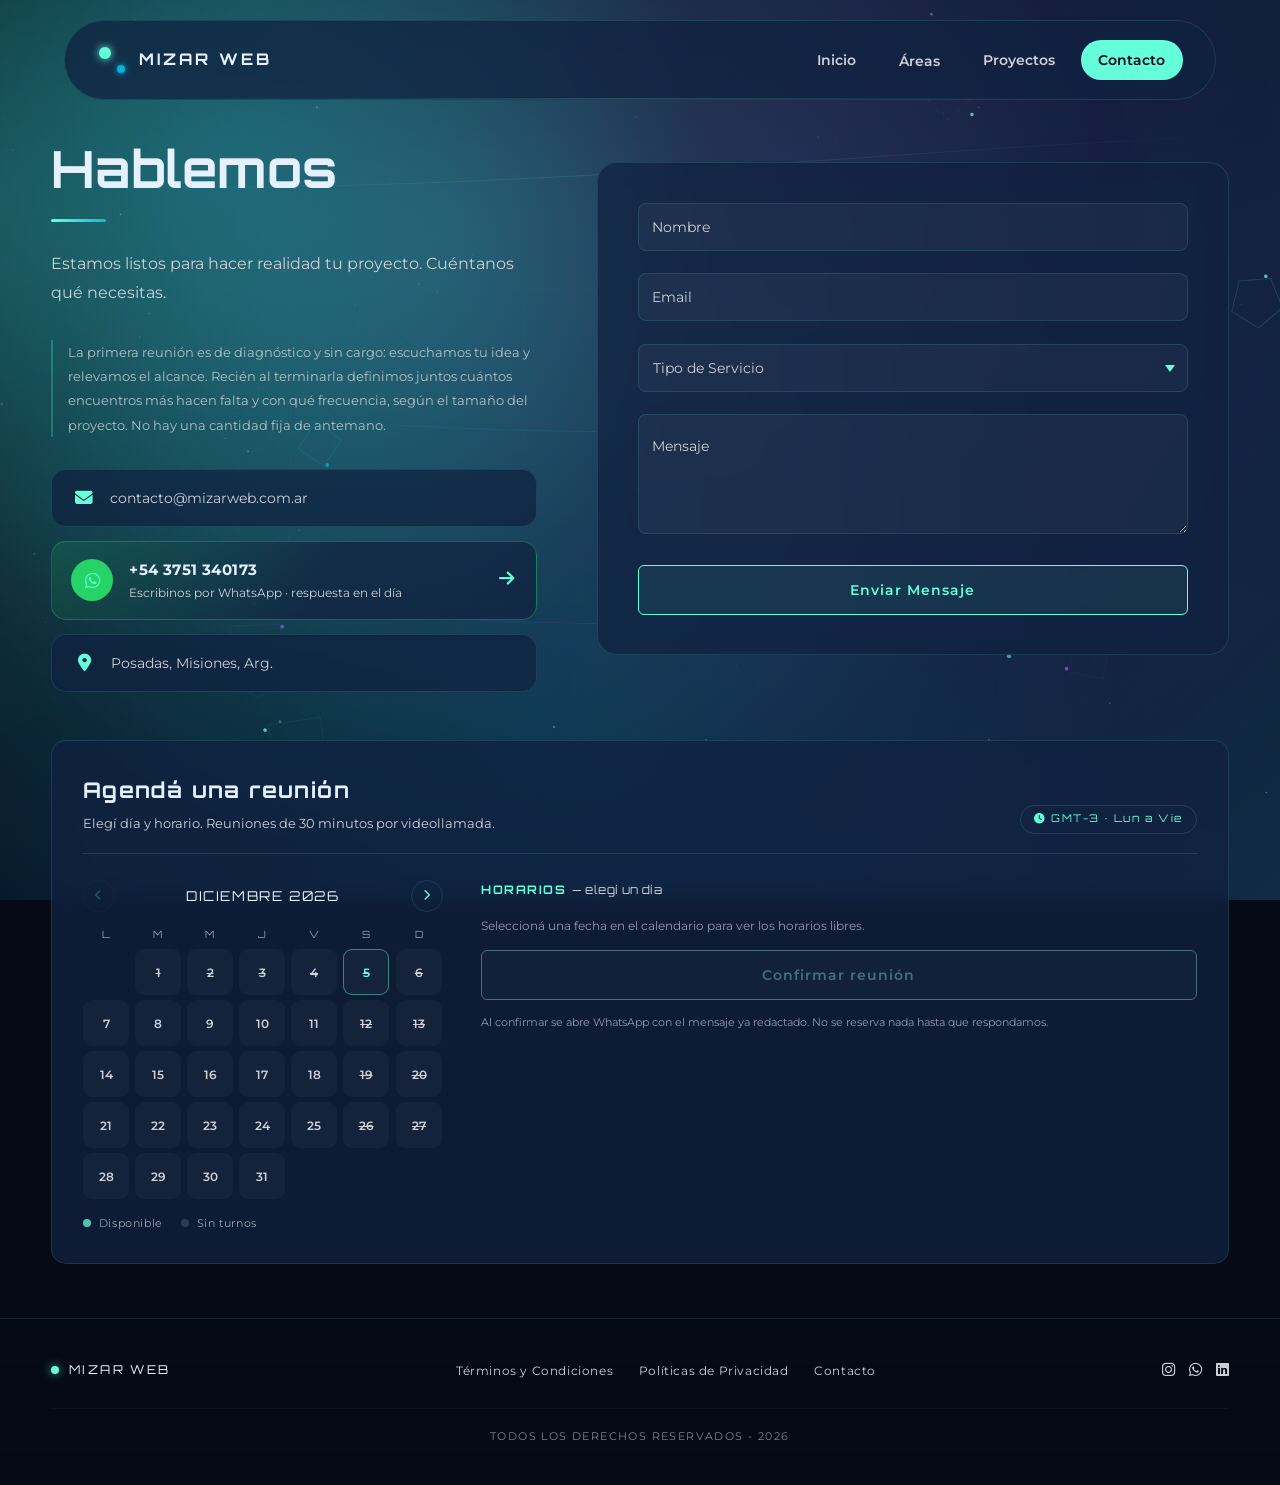
==== contacto.html @ a5d2ae7f "Add files via upload" ====
<!DOCTYPE html>
<html lang="es">
<head>
    <meta charset="UTF-8">
    <meta name="viewport" content="width=device-width, initial-scale=1.0, viewport-fit=cover">
    <title>Contacto | Mizar Web</title>
    <meta name="description" content="Contáctanos para tu próximo proyecto digital.">
    <meta name="theme-color" content="#050a14">
    <link rel="icon" type="image/svg+xml" href="favicon.svg">
    <link rel="preconnect" href="https://fonts.googleapis.com">
    <link rel="preconnect" href="https://fonts.gstatic.com" crossorigin>
    <link href="https://fonts.googleapis.com/css2?family=Montserrat:wght@300;400;600;700&family=Orbitron:wght@400;700&display=swap" rel="stylesheet">
    <link rel="preload" as="style" href="https://cdnjs.cloudflare.com/ajax/libs/font-awesome/6.4.0/css/all.min.css">
    <link rel="stylesheet" href="https://cdnjs.cloudflare.com/ajax/libs/font-awesome/6.4.0/css/all.min.css">
    <link rel="stylesheet" href="style.css">
</head>
<body>
    <div id="preloader"><div class="loader-container"><div class="loader-ring ring-one"></div><div class="loader-ring ring-two"></div><div class="loader-core"></div></div><div class="loader-text-container"><span class="loader-text" data-final="CONTACTO">CARGANDO</span><div class="loader-bar"><div class="bar-fill"></div></div></div></div>

    <div id="background-layer" class="bg-gradient-contact"></div>
    <canvas id="starfield"></canvas>

    <a href="#main-content" class="skip-link">Ir al contenido</a>

    <header class="main-header">
        <a href="index.html" class="logo-container">
            <div class="star-wrapper"><div class="binary-star-icon"><div class="star s1"></div><div class="star s2"></div></div></div>
            <span class="logo-text">MIZAR WEB</span>
        </a>
        <nav class="desktop-nav">
            <a href="index.html" class="nav-btn" data-label="Inicio"><span>Inicio</span></a>
            <a href="servicios.html" class="nav-btn" data-label="Áreas"><span>Áreas</span></a>
            <a href="proyectos.html" class="nav-btn" data-label="Proyectos"><span>Proyectos</span></a>
            <a href="contacto.html" class="nav-btn active" data-label="Contacto"><span>Contacto</span></a>
        </nav>
        <button class="menu-toggle" aria-label="Abrir menú" aria-expanded="false"><span class="bar b1"></span><span class="bar b2"></span><span class="bar b3"></span></button>
    </header>

    <div class="mobile-menu-overlay">
        <nav class="mobile-nav">
            <a href="index.html" class="mob-nav-btn" data-label="Inicio"><span>Inicio</span></a>
            <a href="servicios.html" class="mob-nav-btn" data-label="Áreas"><span>Áreas</span></a>
            <a href="proyectos.html" class="mob-nav-btn" data-label="Proyectos"><span>Proyectos</span></a>
            <a href="contacto.html" class="mob-nav-btn" data-label="Contacto"><span>Contacto</span></a>
        </nav>
        <div class="mobile-social-row">
            <a href="#" aria-label="Instagram"><i class="fab fa-instagram"></i></a>
            <a href="https://wa.me/5493751340173" target="_blank" rel="noopener" aria-label="WhatsApp"><i class="fab fa-whatsapp"></i></a>
            <a href="#" aria-label="LinkedIn"><i class="fab fa-linkedin"></i></a>
            <a href="#" aria-label="Facebook"><i class="fab fa-facebook"></i></a>
        </div>
        <div class="mobile-menu-legal">
            <a href="terminos.html">Términos y Condiciones</a>
            <span aria-hidden="true">·</span>
            <a href="privacidad.html">Políticas de Privacidad</a>
        </div>
    </div>

    <main id="main-content">
        <section class="section section-contact">
            <div class="content-wrapper">

                <div class="split-layout">
                    <div class="contact-info-col">
                        <h2 class="section-title">Hablemos</h2>
                        <p>Estamos listos para hacer realidad tu proyecto. Cuéntanos qué necesitas.</p>
                        <p class="contact-note">La primera reunión es de diagnóstico y sin cargo: escuchamos tu idea y relevamos el alcance. Recién al terminarla definimos juntos cuántos encuentros más hacen falta y con qué frecuencia, según el tamaño del proyecto. No hay una cantidad fija de antemano.</p>

                        <div class="contact-methods">
                            <div class="method glass-panel">
                                <i class="fas fa-envelope" aria-hidden="true"></i>
                                <span>contacto@mizarweb.com.ar</span>
                            </div>

                            <a class="method method-whatsapp" href="https://wa.me/5493751340173" target="_blank" rel="noopener">
                                <span class="wa-badge" aria-hidden="true"><i class="fab fa-whatsapp"></i></span>
                                <span class="wa-copy">
                                    <b>+54 3751 340173</b>
                                    <small>Escribinos por WhatsApp · respuesta en el día</small>
                                </span>
                                <span class="wa-go" aria-hidden="true"><i class="fas fa-arrow-right"></i></span>
                            </a>

                            <div class="method glass-panel">
                                <i class="fas fa-map-marker-alt" aria-hidden="true"></i>
                                <span>Posadas, Misiones, Arg.</span>
                            </div>
                        </div>
                    </div>

                    <div class="contact-form-col">
                        <form class="glass-form">
                            <div class="form-group">
                                <input type="text" id="cf-nombre" name="nombre" required placeholder=" ">
                                <label for="cf-nombre">Nombre</label>
                            </div>
                            <div class="form-group">
                                <input type="email" id="cf-email" name="email" required placeholder=" ">
                                <label for="cf-email">Email</label>
                            </div>
                            <div class="form-group">
                                <select id="cf-servicio" name="servicio" aria-label="Tipo de Servicio">
                                    <option value="" disabled selected>Tipo de Servicio</option>
                                    <option value="web">Desarrollo Web</option>
                                    <option value="ia">Inteligencia Artificial</option>
                                    <option value="design">Diseño Gráfico</option>
                                    <option value="other">Otro</option>
                                </select>
                            </div>
                            <div class="form-group">
                                <textarea id="cf-mensaje" name="mensaje" required placeholder=" "></textarea>
                                <label for="cf-mensaje">Mensaje</label>
                            </div>
                            <button type="submit" class="btn-primary full-width" data-label="Enviar Mensaje"><span>Enviar Mensaje</span></button>
                        </form>
                    </div>
                </div>

                <!-- AGENDA DE REUNIONES -->
                <div class="scheduler glass-panel" id="scheduler">
                    <div class="scheduler-head">
                        <div>
                            <h3 class="scheduler-title">Agendá una reunión</h3>
                            <p class="scheduler-sub">Elegí día y horario. Reuniones de 30 minutos por videollamada.</p>
                        </div>
                        <span class="scheduler-tz"><i class="fas fa-clock" aria-hidden="true"></i> GMT-3 · Lun a Vie</span>
                    </div>

                    <div class="scheduler-body">
                        <div class="cal" id="cal">
                            <div class="cal-head">
                                <button class="cal-nav" type="button" id="calPrev" aria-label="Mes anterior"><i class="fas fa-chevron-left" aria-hidden="true"></i></button>
                                <span class="cal-month" id="calMonth" aria-live="polite">—</span>
                                <button class="cal-nav" type="button" id="calNext" aria-label="Mes siguiente"><i class="fas fa-chevron-right" aria-hidden="true"></i></button>
                            </div>
                            <div class="cal-weekdays" aria-hidden="true">
                                <span>L</span><span>M</span><span>M</span><span>J</span><span>V</span><span>S</span><span>D</span>
                            </div>
                            <div class="cal-grid" id="calGrid" role="grid" aria-label="Días disponibles"></div>
                            <p class="cal-legend"><span class="dot free" aria-hidden="true"></span> Disponible <span class="dot busy" aria-hidden="true"></span> Sin turnos</p>
                        </div>

                        <div class="slots" id="slots">
                            <h4 class="slots-title">Horarios <span id="slotDate" class="slots-date">— elegí un día</span></h4>
                            <div class="slot-list" id="slotList" role="group" aria-label="Horarios disponibles"></div>

                            <div class="sched-summary" id="schedSummary" hidden>
                                <i class="fas fa-calendar-check" aria-hidden="true"></i>
                                <span id="schedSummaryText"></span>
                            </div>

                            <a class="btn-primary full-width sched-confirm is-disabled" id="schedConfirm" href="https://wa.me/5493751340173" target="_blank" rel="noopener" aria-disabled="true" data-label="Confirmar reunión"><span>Confirmar reunión</span></a>
                            <p class="sched-note">Al confirmar se abre WhatsApp con el mensaje ya redactado. No se reserva nada hasta que respondamos.</p>
                        </div>
                    </div>
                </div>

            </div>
        </section>
    </main>

    <footer class="site-footer">
        <div class="footer-inner">
            <a href="index.html" class="footer-brand">
                <span class="footer-star" aria-hidden="true"></span>
                <span>MIZAR WEB</span>
            </a>
            <nav class="footer-links" aria-label="Enlaces legales">
                <a href="terminos.html" data-label="Términos y Condiciones"><span>Términos y Condiciones</span></a>
                <a href="privacidad.html" data-label="Políticas de Privacidad"><span>Políticas de Privacidad</span></a>
                <a href="contacto.html" data-label="Contacto"><span>Contacto</span></a>
            </nav>
            <div class="footer-social">
                <a href="#" aria-label="Instagram"><i class="fab fa-instagram"></i></a>
                <a href="https://wa.me/5493751340173" target="_blank" rel="noopener" aria-label="WhatsApp"><i class="fab fa-whatsapp"></i></a>
                <a href="#" aria-label="LinkedIn"><i class="fab fa-linkedin"></i></a>
            </div>
            <p class="footer-legal">Todos los derechos reservados - 2026</p>
        </div>
    </footer>

    <script src="script.js" defer></script>
</body>
</html>
---- style.css ----
/* ============================================================
   MIZAR WEB — style.css (versión corregida y completa)
   ============================================================ */

/* --- 1. VARIABLES Y RESET BASE --- */
:root {
    --bg-dark:        #050a14;
    --bg-blue-deep:   #0a192f;
    --accent-cyan:    #64ffda;
    --accent-blue:    #00b4d8;
    --accent-purple:  #7b2cbf;
    --text-main:      #e6f1ff;
    --text-muted:     #cdd0d8;
    --glass-bg:       rgba(17, 34, 64, 0.75);
    --glass-border:   rgba(100, 255, 218, 0.12);
    --font-title:     'Orbitron', sans-serif;
    --font-body:      'Montserrat', sans-serif;
    --header-height:  80px;
    --radius-card:    15px;
    --transition:     0.4s cubic-bezier(0.16, 1, 0.3, 1);
}

*, *::before, *::after {
    margin: 0;
    padding: 0;
    box-sizing: border-box;
}

::-webkit-scrollbar            { width: 6px; height: 6px; }
::-webkit-scrollbar-track      { background: var(--bg-dark); }
::-webkit-scrollbar-thumb      { background: var(--accent-cyan); border-radius: 10px; }

html {
    scroll-behavior: smooth;
    overflow-x: hidden;
}

body {
    font-family: var(--font-body);
    background-color: var(--bg-dark);
    color: var(--text-main);
    line-height: 1.7;
    min-height: 100vh;
    overflow-x: hidden;
}

img { max-width: 100%; display: block; }
a   { text-decoration: none; }
ul  { list-style: none; }

/* ============================================================
   2. PRELOADER
   ============================================================ */
#preloader {
    position: fixed;
    inset: 0;
    background: var(--bg-dark);
    z-index: 9999;
    display: flex;
    flex-direction: column;
    justify-content: center;
    align-items: center;
    gap: 40px;
    transition: opacity 0.6s ease, visibility 0.6s ease;
}

#preloader.loaded {
    opacity: 0;
    visibility: hidden;
    pointer-events: none;
}

/* Anillos orbitales */
.loader-container {
    position: relative;
    width: 120px;
    height: 120px;
    display: flex;
    align-items: center;
    justify-content: center;
}

.loader-ring {
    position: absolute;
    border-radius: 50%;
    border: 2px solid transparent;
}

.ring-one {
    width: 100%;
    height: 100%;
    border-top-color: var(--accent-cyan);
    border-right-color: rgba(100, 255, 218, 0.2);
    animation: spin 1.2s linear infinite;
}

.ring-two {
    width: 70%;
    height: 70%;
    border-bottom-color: var(--accent-blue);
    border-left-color: rgba(0, 180, 216, 0.2);
    animation: spin 0.8s linear infinite reverse;
}

.loader-core {
    width: 20px;
    height: 20px;
    background: var(--accent-cyan);
    border-radius: 50%;
    box-shadow: 0 0 12px rgba(100, 255, 218, 0.7), 0 0 32px rgba(100, 255, 218, 0.28);
    animation: pulse-core 1.4s cubic-bezier(0.45, 0, 0.55, 1) infinite;
}

@keyframes spin {
    to { transform: rotate(360deg); }
}

@keyframes pulse-core {
    0%, 100% { transform: scale(1);    opacity: 1; }
    50%       { transform: scale(1.4); opacity: 0.6; }
}

/* Texto y barra de carga */
.loader-text-container {
    text-align: center;
    display: flex;
    flex-direction: column;
    align-items: center;
    gap: 12px;
}

.loader-text {
    font-family: var(--font-title);
    font-size: 1.2rem;
    letter-spacing: 4px;
    color: var(--accent-cyan);
}

.loader-bar {
    width: 200px;
    height: 3px;
    background: rgba(100, 255, 218, 0.15);
    border-radius: 10px;
    overflow: hidden;
}

.bar-fill {
    height: 100%;
    width: 0%;
    background: linear-gradient(90deg, var(--accent-cyan), var(--accent-blue));
    border-radius: 10px;
    animation: bar-load 1.4s ease forwards;
}

@keyframes bar-load {
    0%   { width: 0%; }
    60%  { width: 80%; }
    100% { width: 100%; }
}

/* ============================================================
   3. FONDO Y CANVAS
   ============================================================ */
#background-layer {
    position: fixed;
    inset: 0;
    z-index: -2;
}

.bg-gradient-home      { background: radial-gradient(circle at 50% 50%, #0a192f 0%, #020c1b 100%); }
.bg-gradient-services  { background: radial-gradient(circle at 80% 20%, #112240 0%, #000000 100%); }
.bg-gradient-portfolio { background: linear-gradient(to right, #050a14, #0f1c30); }
.bg-gradient-about     { background: radial-gradient(circle at 20% 80%, #0f1c30 0%, #000000 100%); }
.bg-gradient-contact   { background: linear-gradient(135deg, #020c1b 0%, #102a43 100%); }

#starfield {
    position: fixed;
    inset: 0;
    z-index: -1;
    pointer-events: none;
}

/* ============================================================
   4. HEADER
   ============================================================ */
.main-header {
    position: fixed;
    top: 20px;
    left: 50%;
    transform: translate(-50%, 0);
    width: 90%;
    max-width: 1440px;
    height: var(--header-height);
    background: var(--glass-bg);
    backdrop-filter: blur(14px);
    -webkit-backdrop-filter: blur(14px);
    border: 1px solid var(--glass-border);
    border-radius: 50px;
    padding: 0 2rem;
    display: flex;
    justify-content: space-between;
    align-items: center;
    z-index: 1000;
    transition: transform 0.4s ease;
}

/* Logo */
.logo-container {
    display: flex;
    align-items: center;
    gap: 12px;
    cursor: pointer;
    text-decoration: none; /* Previene el subrayado del tag <a> */
    position: relative;
}
.logo-text {
    font-family: var(--font-title);
    font-weight: 700;
    font-size: 1rem;
    color: var(--text-main);
    letter-spacing: 3px;
    position: relative;
    z-index: 2; /* Mantiene el texto por encima para tapar las esferas */
    transition: color 0.3s ease;
    background-clip: text;
    -webkit-background-clip: text;
}
/* Icono binario */
.star-wrapper { 
    display: flex; 
    align-items: center; 
    position: relative;
    z-index: 1; /* Permite que las esferas pasen por debajo del texto */
}
.binary-star-icon {
    position: relative;
    width: 30px;
    height: 30px;
    display: flex;
    align-items: center;
    justify-content: center;
    /* Transición suave para el movimiento y la opacidad */
    transition: transform 0.4s cubic-bezier(0.4, 0, 0.2, 1), opacity 0.3s ease;
}

/* --- NUEVOS EFECTOS HOVER DEL LOGO --- */
.logo-container:hover .binary-star-icon {
    transform: translateX(35px) scale(0.6); /* Desliza hacia la derecha (atrás del texto) y se achica */
    opacity: 0; /* Se desvanece suavemente */
}

.logo-container:hover .logo-text {
    color: transparent;
    -webkit-text-fill-color: transparent; /* Soporte cross-browser */
    background-image: linear-gradient(90deg, var(--accent-cyan) 0%, var(--accent-blue) 50%, var(--accent-cyan) 100%);
    background-size: 200% auto;
    animation: gradientTextFlow 1.5s linear infinite;
}

@keyframes gradientTextFlow {
    0% { background-position: 0% center; }
    100% { background-position: 200% center; }
}
/* ------------------------------------- */

.binary-star-icon .star {
    position: absolute;
    border-radius: 50%;
}

.binary-star-icon .s1 {
    width: 12px;
    height: 12px;
    background: var(--accent-cyan);
    box-shadow: 0 0 8px var(--accent-cyan);
    top: 2px;
    left: 2px;
    animation: orbit-s1 3s linear infinite;
}

.binary-star-icon .s2 {
    width: 8px;
    height: 8px;
    background: var(--accent-blue);
    box-shadow: 0 0 6px var(--accent-blue);
    bottom: 2px;
    right: 2px;
    animation: orbit-s2 3s linear infinite;
}

@keyframes orbit-s1 {
    0%   { transform: rotate(0deg)   translateX(5px) rotate(0deg); }
    100% { transform: rotate(360deg) translateX(5px) rotate(-360deg); }
}

@keyframes orbit-s2 {
    0%   { transform: rotate(180deg) translateX(5px) rotate(-180deg); }
    100% { transform: rotate(540deg) translateX(5px) rotate(-540deg); }
}

/* Nav desktop */
.desktop-nav { display: flex; gap: 8px; }

.nav-btn {
    color: var(--text-muted);
    font-weight: 600;
    font-size: 0.85rem;
    padding: 0.55rem 1.1rem;
    border-radius: 20px;
    transition: var(--transition);
}

.nav-btn:hover  { color: var(--accent-cyan); }

.nav-btn.active {
    background: var(--accent-cyan);
    color: var(--bg-dark);
}

/* Botón hamburguesa */
.menu-toggle {
    display: none;
    background: none;
    border: none;
    cursor: pointer;
    padding: 4px;
    z-index: 1100;
}

.bar {
    display: block;
    width: 25px;
    height: 2px;
    margin: 5px 0;
    background: var(--accent-cyan);
    border-radius: 2px;
    transition: var(--transition);
}

.menu-toggle.open .b1 { transform: translateY(7px) rotate(45deg); }
.menu-toggle.open .b2 { opacity: 0; transform: scaleX(0); }
.menu-toggle.open .b3 { transform: translateY(-7px) rotate(-45deg); }

/* ============================================================
   5. MENÚ MÓVIL OVERLAY
   ============================================================ */
.mobile-menu-overlay {
    position: fixed;
    inset: 0;
    background: rgba(5, 10, 20, 0.97);
    backdrop-filter: blur(20px);
    z-index: 999;
    display: flex;
    flex-direction: column;
    align-items: center;
    justify-content: center;
    opacity: 0;
    visibility: hidden;
    transition: opacity 0.35s ease, visibility 0.35s ease, transform 0.35s ease;
}

.mobile-menu-overlay.active {
    opacity: 1;
    visibility: visible;
}

.mobile-nav {
    display: flex;
    flex-direction: column;
    align-items: center;
    gap: 1.5rem;
}

.mob-nav-btn {
    font-family: var(--font-title);
    font-size: 1.4rem;
    letter-spacing: 3px;
    color: var(--text-muted);
    transition: var(--transition);
    position: relative;
    padding: 0.5rem 0;
}

.mob-nav-btn::after {
    content: '';
    position: absolute;
    bottom: 0;
    left: 50%;
    transform: translateX(-50%);
    width: 0;
    height: 2px;
    background: var(--accent-cyan);
    transition: var(--transition);
}

.mob-nav-btn:hover             { color: var(--accent-cyan); }
.mob-nav-btn:hover::after      { width: 100%; }

/* ============================================================
   6. LAYOUT PRINCIPAL
   ============================================================ */
.section {
    min-height: 100vh;
    width: 100%;
    display: flex;
    align-items: center;
    justify-content: center;
    padding: calc(var(--header-height) + 40px) 0 60px;
}
.about-founders-container{
    display: flex;
    min-width: 100%;
    justify-content: space-between;
    align-items: start;
    gap: 1rem;
}

.content-wrapper {
    width: 90%;
    max-width:1420px;
    margin: 0 auto;
}

.content-wrapper.full-width {
    max-width: 100%;
    width: 95%;
}

.center-content {
    text-align: center;
    display: flex;
    flex-direction: column;
    align-items: center;
    gap: 1rem;
}

/* ============================================================
   7. COMPONENTES REUTILIZABLES
   ============================================================ */

/* Título de sección */

.hero-text-container{
    justify-content: start;
    display: flex;
    flex-direction: column;
    padding: 1rem 0;
    margin-bottom: 1rem;
}

.hero-reviews-content{
    display: flex;
    flex-direction: row;
    gap: 1rem;
    justify-content: space-between;
    min-width: 100%;
}

.section-title {
    font-family: var(--font-title);
    font-size: clamp(1.8rem, 4.5vw, 3.2rem);
    margin-bottom: 2.4rem;
    position: relative;
    display: inline-block;
}

.title-about-hero{
    font-size: clamp(1.8rem, 4.5vw, 1.8rem);

} 

.section-title::after {
    content: '';
    position: absolute;
    bottom: -10px;
    left: 0;
    width: 55px;
    height: 3px;
    background: linear-gradient(90deg, var(--accent-cyan), transparent);
    border-radius: 2px;
}

.center-content .section-title::after { left: 0; }

/* Botones */
.btn-primary,
.btn-secondary {
    display: inline-flex;
    align-items: center;
    justify-content: center;
    padding: 0.85rem 2rem;
    border-radius: 6px;
    font-family: var(--font-body);
    font-weight: 600;
    font-size: 0.9rem;
    letter-spacing: 1px;
    transition: var(--transition);
    cursor: pointer;
    border: 1px solid var(--accent-cyan);
}

.btn-primary {
    background: rgba(100, 255, 218, 0.08);
    color: var(--accent-cyan);
}

.btn-primary:hover {
    background: var(--accent-cyan);
    color: var(--bg-dark);
    transform: translateY(-2px);
    box-shadow: 0 8px 22px rgba(100, 255, 218, 0.18);
}

.btn-primary.full-width  { width: 100%; }

.glow-effect {
    box-shadow: 0 0 12px rgba(100, 255, 218, 0.14);
}

.btn-secondary {
    background: transparent;
    color: var(--text-muted);
    border-color: var(--text-muted);
    margin-left: 15px;
}

.btn-secondary:hover {
    color: var(--text-main);
    border-color: var(--text-main);
    transform: translateY(-3px);
}

/* Glass panel genérico */
.glass-panel {
    background: var(--glass-bg);
    border: 1px solid var(--glass-border);
    border-radius: var(--radius-card);
    backdrop-filter: blur(10px);
    -webkit-backdrop-filter: blur(10px);
}

/* ============================================================
   8. HOME — HERO
   ============================================================ */
.glitch-title {
    font-family: var(--font-title);
    font-size: clamp(2.2rem, 8vw, 2.5rem);
    line-height: 1.1;
    text-shadow: 1px 1px rgba(123, 44, 191, 0.55), -1px -1px rgba(0, 180, 216, 0.55);
    margin-bottom: 1.2rem;
    animation: glitch 6s infinite;
    text-align: start;
}

@keyframes glitch {
    0%, 92%, 100% { text-shadow: 1px 1px rgba(123, 44, 191, 0.55), -1px -1px rgba(0, 180, 216, 0.55); transform: none; opacity: 1; }
    93%  { text-shadow: -1.5px 0 rgba(100, 255, 218, 0.55),  1.5px 0 rgba(123, 44, 191, 0.55); transform: translateX(1px); }
    94%  { text-shadow:  1.5px 0 rgba(0, 180, 216, 0.55), -1.5px 0 rgba(100, 255, 218, 0.55);  transform: translateX(-1px); }
    95%  { text-shadow: 1px 1px rgba(123, 44, 191, 0.55), -1px -1px rgba(0, 180, 216, 0.55); transform: none; }
}

.subtitle {
    font-size: clamp(0.9rem, 2.5vw, 1.3rem);
    color: var(--text-muted);
    letter-spacing: 2px;
    text-transform: uppercase;
    margin-bottom: 0.2rem;
    text-align: start;
}

.hero-actions { display: flex; gap: 1rem; flex-wrap: wrap; justify-content: start; }

.fade-in {
    animation: fadeUp 0.9s ease 0.3s both;
}

.fade-in-delay {
    animation: fadeUp 0.9s ease 0.7s both;
}

@keyframes fadeUp {
    from { opacity: 0; transform: translateY(20px); }
    to   { opacity: 1; transform: translateY(0); }
}

/* ============================================================
   8b. HOME — INTEGRANTES, BIO Y CARRUSEL DE RESEÑAS
   ============================================================ */
.hero-block { margin-bottom: clamp(1.5rem, 4vw, 3.5rem); }

.review-avatar {
    width: 46px;
    height: 46px;
    border-radius: 50%;
    background: rgba(100, 255, 218, 0.08);
    border: 1px solid var(--glass-border);
    display: flex;
    align-items: center;
    justify-content: center;
    color: var(--accent-cyan);
    font-size: 1.1rem;
    margin: 0 auto 0.8rem;
    flex-shrink: 0;
}

.review-name {
    display: block;
    text-align: center;
    color: var(--accent-cyan);
    font-size: 0.85rem;
    font-weight: 600;
    margin-bottom: 0.9rem;
}

.review-name small {
    display: block;
    color: var(--text-muted);
    font-weight: 500;
    font-size: 0.72rem;
    margin-top: 2px;
    letter-spacing: 0.3px;
}

.mobile-social-row {
    display: flex;
    gap: 18px;
    margin-top: 2rem;
}

.mobile-social-row a {
    color: var(--text-muted);
    font-size: 1.1rem;
    transition: var(--transition);
}

.mobile-social-row a:hover { color: var(--accent-cyan); }

.mobile-menu-legal {
    display: flex;
    gap: 10px;
    align-items: center;
    margin-top: 1.6rem;
    font-size: 0.7rem;
    letter-spacing: 0.6px;
    color: var(--text-muted);
}

.mobile-menu-legal a { color: var(--text-muted); transition: color 0.3s ease; }
.mobile-menu-legal a:hover { color: var(--accent-cyan); }


/* ============================================================
   9. ÁREAS — (estructura definida en la sección 15)
   ============================================================ */


/* ============================================================
   10. PROYECTOS — (constelación definida en la sección 15)
   ============================================================ */
.overlay-tag {
    display: inline-block;
    background: rgba(100, 255, 218, 0.1);
    border: 1px solid rgba(100, 255, 218, 0.25);
    color: var(--accent-cyan);
    font-size: 0.6rem;
    font-weight: 700;
    letter-spacing: 1.8px;
    text-transform: uppercase;
    padding: 0.18rem 0.6rem;
    border-radius: 20px;
    width: fit-content;
    white-space: nowrap;
}

.card-cta {
    display: inline-flex;
    align-items: center;
    gap: 6px;
    font-size: 0.72rem;
    font-weight: 700;
    letter-spacing: 1.5px;
    text-transform: uppercase;
    color: var(--accent-cyan);
    transition: gap 0.25s ease;
}

.portfolio-header {
    display: flex;
    align-items: flex-end;
    justify-content: space-between;
    flex-wrap: wrap;
    gap: 1.2rem;
    margin-bottom: clamp(1.2rem, 3vw, 2rem);
}

.portfolio-title-group { display: flex; flex-direction: column; gap: 4px; }
.portfolio-header .section-title { margin-bottom: 0; }
.portfolio-header .section-title::after { display: none; }

.portfolio-subtitle {
    color: var(--text-muted);
    font-size: 0.78rem;
    letter-spacing: 2.5px;
    text-transform: uppercase;
    padding-left: 2px;
}

.portfolio-filters {
    display: flex;
    gap: 8px;
    flex-wrap: wrap;
}

.filter-btn {
    background: transparent;
    border: 1px solid var(--glass-border);
    color: var(--text-muted);
    padding: 0.42rem 1.1rem;
    border-radius: 20px;
    font-family: var(--font-body);
    font-size: 0.8rem;
    font-weight: 600;
    cursor: pointer;
    transition: var(--transition);
    letter-spacing: 0.5px;
}

.filter-btn:hover {
    color: var(--accent-cyan);
    border-color: rgba(100,255,218,0.4);
}

.filter-btn.active {
    background: var(--accent-cyan);
    color: var(--bg-dark);
    border-color: var(--accent-cyan);
    box-shadow: 0 0 12px rgba(100,255,218,0.18);
}


/* ============================================================
   11. INTEGRANTES Y BIOGRAFÍA
   ============================================================ */
.about-header-container {
    display: flex;
    align-items: flex-start;
    justify-content: space-between;
    flex-wrap: wrap;
    gap: 1.5rem;
    margin-bottom: clamp(0.8rem, 2vw, 2rem);
}

.about-header-container .section-title { margin-bottom: 0; }

.about-description {
    font-size: clamp(0.95rem, 1.05vw + 0.55rem, 1.5rem);
    color: var(--text-muted);
    line-height: 1.7;
    max-width: 62ch;
    margin-bottom: clamp(0.6rem, 2vw, 2.5rem);
    text-align: start;
}

.about-description strong { color: var(--accent-cyan); }

.founders-container {
    display: grid;
    grid-template-rows: auto;
    gap: 12px;
    max-width: 700px;
    align-items: start;
    align-content: start;
}

.founder-card {
    display: flex;
    align-items: center;
    gap: 1.2rem;
    padding: clamp(0.9rem, 2vw, 1.5rem);
    transition: var(--transition);
}

.founder-card:hover {
    border-color: var(--accent-cyan);
    transform: translateY(-4px);
}

.founder-img {
    width: clamp(74px, 8vw, 126px);
    height: clamp(74px, 8vw, 126px);
    border-radius: 50%;
    overflow: hidden;
    flex-shrink: 0;
    border: 2px solid var(--glass-border);
}

.founder-img img { width: 100%; height: 100%; object-fit: cover; object-position: center top; }

.no-photo {
    width: 100%;
    height: 100%;
    background: rgba(100, 255, 218, 0.05);
    display: flex;
    align-items: center;
    justify-content: center;
    font-size: 2rem;
    color: var(--text-muted);
}

.founder-info h3 {
    font-family: var(--font-title);
    font-size: 0.85rem;
    letter-spacing: 1px;
    margin-bottom: 4px;
    text-align: start;
}

.founder-info .role {
    display: block;
    color: var(--accent-cyan);
    font-size: 0.75rem;
    font-weight: 600;
    letter-spacing: 0.5px;
    margin-bottom: 8px;
    text-align: start;
}

.founder-info p { color: var(--text-muted); font-size: 0.82rem; line-height: 1.6; text-align: start; margin-bottom: 0; }


/* ============================================================
   12. CONTACTO
   ============================================================ */
.split-layout {
    display: grid;
    grid-template-columns: 1fr 1.3fr;
    gap: 60px;
    align-items: center;
}

.contact-info-col p {
    color: var(--text-muted);
    margin-bottom: 2rem;
    line-height: 1.8;
}

.contact-methods {
    display: flex;
    flex-direction: column;
    gap: 14px;
}

.method {
    display: flex;
    align-items: center;
    gap: 1rem;
    padding: 1rem 1.4rem;
    transition: var(--transition);
}

.method:hover {
    border-color: var(--accent-cyan);
    transform: translateX(5px);
}

.method i    { color: var(--accent-cyan); font-size: 1.1rem; width: 20px; text-align: center; }
.method span { color: var(--text-muted); font-size: 0.9rem; }

/* Formulario */
.glass-form {
    background: var(--glass-bg);
    padding: 2.5rem;
    border-radius: 20px;
    border: 1px solid var(--glass-border);
    backdrop-filter: blur(10px);
}

.form-group {
    position: relative;
    margin-bottom: 1.4rem;
}

.form-group input,
.form-group textarea,
.form-group select {
    width: 100%;
    padding: 14px 14px 14px 14px;
    background: rgba(255, 255, 255, 0.04);
    border: 1px solid var(--glass-border);
    border-radius: 8px;
    color: var(--text-main);
    font-family: var(--font-body);
    font-size: 0.9rem;
    transition: border-color 0.3s;
    outline: none;
    appearance: none;
    -webkit-appearance: none;
}

.form-group input:focus,
.form-group textarea:focus,
.form-group select:focus {
    border-color: var(--accent-cyan);
    background: rgba(100, 255, 218, 0.03);
}

/* Label flotante */
.form-group label {
    position: absolute;
    left: 14px;
    top: 50%;
    transform: translateY(-50%);
    color: var(--text-muted);
    font-size: 0.9rem;
    pointer-events: none;
    transition: 0.25s ease;
    background: transparent;
}

.form-group textarea + label { top: 20px; transform: none; }

.form-group input:focus + label,
.form-group input:not(:placeholder-shown) + label,
.form-group textarea:focus + label,
.form-group textarea:not(:placeholder-shown) + label {
    top: -8px;
    left: 10px;
    font-size: 0.72rem;
    color: var(--accent-cyan);
    background: var(--bg-blue-deep);
    padding: 0 5px;
    border-radius: 3px;
}

.form-group textarea { min-height: 120px; resize: vertical; }

.form-group select {
    color: var(--text-muted);
    cursor: pointer;
    padding-right: 2rem;
    background-image: url("data:image/svg+xml,%3Csvg xmlns='http://www.w3.org/2000/svg' viewBox='0 0 12 8'%3E%3Cpath fill='%2364ffda' d='M6 8L0 0h12z'/%3E%3C/svg%3E");
    background-repeat: no-repeat;
    background-position: right 12px center;
    background-size: 10px;
}

.form-group select option {
    background: var(--bg-blue-deep);
    color: var(--text-main);
}

/* ============================================================
   13. RESPONSIVO — (sistema unificado en la sección 16)
   ============================================================ */

/* ============================================================
   14. SISTEMA DE MOVIMIENTO — MIZAR MOTION LAYER
   Añadido: animaciones de entrada, ambientales, hover avanzado,
   fondo generativo y transiciones de página.
   NO modifica estructura: sólo capas visuales y de movimiento.
   ============================================================ */

:root {
    --e-expo:   cubic-bezier(0.16, 1, 0.3, 1);
    --e-back:   cubic-bezier(0.34, 1.56, 0.64, 1);
    --e-soft:   cubic-bezier(0.22, 0.61, 0.36, 1);
    --e-elastic:cubic-bezier(0.68, -0.6, 0.32, 1.6);
    --e-swift:  cubic-bezier(0.65, 0, 0.35, 1);
    --e-drift:  cubic-bezier(0.45, 0.05, 0.55, 0.95);
}

/* ------------------------------------------------------------
   14.1 BASE DEL SISTEMA DE ENTRADA
   Los estados iniciales sólo se aplican si el JS arrancó
   (.anim-ready en <html>), así el sitio nunca queda invisible.
   ------------------------------------------------------------ */
.anim-ready [data-anim]:not(.an-in) {
    opacity: 0;
}

.anim-ready [data-split]:not(.an-in) .an-char,
.anim-ready [data-split]:not(.an-in) .an-word {
    opacity: 0;
}

[data-anim].an-in {
    animation-name: var(--anim-name);
    animation-duration: var(--dur, 1s);
    animation-timing-function: var(--ease, var(--e-expo));
    animation-delay: var(--d, 0s);
    animation-fill-mode: both;
}

/* Una vez terminada la entrada, el elemento queda "sellado": así los
   efectos ambientales (que usan el atajo `animation`) nunca reinician
   la animación de entrada dejando el elemento invisible. */
[data-anim].an-done { --anim-name: none; opacity: 1; }

[data-split].an-done .an-char,
[data-split].an-done .an-word { animation-name: none; opacity: 1; }

.an-word { display: inline-block; }
.an-char { display: inline-block; white-space: pre; }

[data-split] { perspective: 700px; }

.an-in .an-char {
    animation-duration: var(--cdur, 0.78s);
    animation-timing-function: var(--cease, var(--e-back));
    animation-fill-mode: both;
    animation-delay: calc(var(--d, 0s) + var(--ci, 0) * var(--cstep, 0.032s));
}

.an-in .an-word {
    animation-duration: var(--wdur, 0.85s);
    animation-timing-function: var(--wease, var(--e-expo));
    animation-fill-mode: both;
    animation-delay: calc(var(--d, 0s) + var(--wi, 0) * var(--wstep, 0.045s));
}

/* --- Mapeo nombre → keyframe (elementos completos) --- */
[data-anim="blurRise"]      { --anim-name: mzBlurRise; }
[data-anim="clipWipeLeft"]  { --anim-name: mzClipWipeLeft; }
[data-anim="clipWipeUp"]    { --anim-name: mzClipWipeUp; }
[data-anim="skewSlide"]     { --anim-name: mzSkewSlide; }
[data-anim="flipX"]         { --anim-name: mzFlipX; }
[data-anim="flipY"]         { --anim-name: mzFlipY; }
[data-anim="zoomBlur"]      { --anim-name: mzZoomBlur; }
[data-anim="popElastic"]    { --anim-name: mzPopElastic; }
[data-anim="dropBounce"]    { --anim-name: mzDropBounce; }
[data-anim="spiralIn"]      { --anim-name: mzSpiralIn; }
[data-anim="irisOpen"]      { --anim-name: mzIrisOpen; }
[data-anim="unfold3d"]      { --anim-name: mzUnfold3d; }
[data-anim="slideRightBlur"]{ --anim-name: mzSlideRightBlur; }
[data-anim="glitchIn"]      { --anim-name: mzGlitchIn; }
[data-anim="stretchIn"]     { --anim-name: mzStretchIn; }
[data-anim="swingIn"]       { --anim-name: mzSwingIn; }
[data-anim="curtainSplit"]  { --anim-name: mzCurtainSplit; }
[data-anim="depthPush"]     { --anim-name: mzDepthPush; }
[data-anim="liquidRise"]    { --anim-name: mzLiquidRise; }
[data-anim="shutter"]       { --anim-name: mzShutter; }
[data-anim="orbitIn"]       { --anim-name: mzOrbitIn; }
[data-anim="neonFlicker"]   { --anim-name: mzNeonFlicker; }
[data-anim="foldPaper"]     { --anim-name: mzFoldPaper; }
[data-anim="rippleReveal"]  { --anim-name: mzRippleReveal; }
[data-anim="tiltDrop"]      { --anim-name: mzTiltDrop; }
[data-anim="glassSlideUp"]  { --anim-name: mzGlassSlideUp; }

/* --- Mapeo por letra / palabra --- */
[data-canim="charRise"].an-in    .an-char { animation-name: mzCharRise; }
[data-canim="charWave"].an-in    .an-char { animation-name: mzCharWave; }
[data-canim="charFlip"].an-in    .an-char { animation-name: mzCharFlip; }
[data-canim="charScatter"].an-in .an-char { animation-name: mzCharScatter; }
[data-canim="charBlur"].an-in    .an-char { animation-name: mzCharBlur; }
[data-canim="charDrop"].an-in    .an-char { animation-name: mzCharDrop; }
[data-wanim="wordBlur"].an-in    .an-word { animation-name: mzWordBlur; }
[data-wanim="wordRise"].an-in    .an-word { animation-name: mzWordRise; }
[data-wanim="wordUnroll"].an-in  .an-word { animation-name: mzWordUnroll; }

/* ------------------------------------------------------------
   14.2 KEYFRAMES DE ENTRADA
   ------------------------------------------------------------ */
@keyframes mzBlurRise {
    0%   { opacity: 0; transform: translate3d(0, 46px, 0) scale(0.96); filter: blur(14px); }
    60%  { opacity: 1; filter: blur(0.5px); }
    100% { opacity: 1; transform: none; filter: blur(0); }
}

@keyframes mzClipWipeLeft {
    0%   { opacity: 0; clip-path: inset(0 100% 0 0); transform: translate3d(-28px, 0, 0); }
    45%  { opacity: 1; }
    100% { opacity: 1; clip-path: inset(0 0 0 0); transform: none; }
}

@keyframes mzClipWipeUp {
    0%   { opacity: 0; clip-path: inset(100% 0 0 0); transform: translate3d(0, 26px, 0); }
    100% { opacity: 1; clip-path: inset(0 0 0 0); transform: none; }
}

@keyframes mzSkewSlide {
    0%   { opacity: 0; transform: translate3d(-70px, 12px, 0) skewX(14deg) rotate(-2.5deg); }
    55%  { opacity: 1; transform: translate3d(6px, 0, 0) skewX(-3deg) rotate(0.5deg); }
    100% { opacity: 1; transform: none; }
}

@keyframes mzFlipX {
    0%   { opacity: 0; transform: perspective(900px) rotateX(-88deg) translateY(24px); transform-origin: bottom center; }
    70%  { opacity: 1; transform: perspective(900px) rotateX(9deg); transform-origin: bottom center; }
    100% { opacity: 1; transform: perspective(900px) rotateX(0); transform-origin: bottom center; }
}

@keyframes mzFlipY {
    0%   { opacity: 0; transform: perspective(900px) rotateY(78deg) translateX(30px); transform-origin: left center; filter: blur(6px); }
    70%  { opacity: 1; transform: perspective(900px) rotateY(-8deg); filter: blur(0); }
    100% { opacity: 1; transform: perspective(900px) rotateY(0); }
}

@keyframes mzZoomBlur {
    0%   { opacity: 0; transform: scale(1.32); filter: blur(20px) saturate(1.6); }
    100% { opacity: 1; transform: scale(1); filter: blur(0) saturate(1); }
}

@keyframes mzPopElastic {
    0%   { opacity: 0; transform: scale(0.35) rotate(-8deg); }
    55%  { opacity: 1; transform: scale(1.12) rotate(3deg); }
    75%  { transform: scale(0.96) rotate(-1deg); }
    100% { opacity: 1; transform: scale(1) rotate(0); }
}

@keyframes mzDropBounce {
    0%   { opacity: 0; transform: translate3d(0, -80px, 0) scaleY(1.25); }
    50%  { opacity: 1; transform: translate3d(0, 6px, 0) scaleY(0.86); }
    70%  { transform: translate3d(0, -8px, 0) scaleY(1.06); }
    86%  { transform: translate3d(0, 2px, 0) scaleY(0.97); }
    100% { opacity: 1; transform: none; }
}

@keyframes mzSpiralIn {
    0%   { opacity: 0; transform: rotate(-160deg) scale(0.25) translate3d(0, 40px, 0); filter: blur(8px); }
    100% { opacity: 1; transform: rotate(0) scale(1) translate3d(0, 0, 0); filter: blur(0); }
}

@keyframes mzIrisOpen {
    0%   { opacity: 0; clip-path: circle(0% at 50% 55%); transform: scale(1.14); }
    40%  { opacity: 1; }
    100% { opacity: 1; clip-path: circle(78% at 50% 50%); transform: scale(1); }
}

@keyframes mzUnfold3d {
    0%   { opacity: 0; transform: perspective(1100px) rotateX(52deg) rotateZ(-6deg) translate3d(0, 60px, -120px); filter: blur(9px); }
    65%  { opacity: 1; transform: perspective(1100px) rotateX(-5deg) rotateZ(1deg) translate3d(0, -6px, 0); filter: blur(0); }
    100% { opacity: 1; transform: perspective(1100px) rotateX(0) rotateZ(0) translate3d(0, 0, 0); }
}

@keyframes mzSlideRightBlur {
    0%   { opacity: 0; transform: translate3d(64px, 0, 0); filter: blur(10px); }
    100% { opacity: 1; transform: none; filter: blur(0); }
}

@keyframes mzGlitchIn {
    0%   { opacity: 0; transform: translate3d(-14px, 0, 0) skewX(22deg); filter: blur(4px); }
    18%  { opacity: 0.55; transform: translate3d(12px, -3px, 0) skewX(-16deg); }
    30%  { opacity: 0.2;  transform: translate3d(-9px, 3px, 0) skewX(10deg); }
    46%  { opacity: 0.9;  transform: translate3d(5px, 0, 0) skewX(-5deg); filter: blur(1px); }
    58%  { opacity: 0.35; transform: translate3d(-4px, 2px, 0) skewX(4deg); }
    74%  { opacity: 1;    transform: translate3d(2px, 0, 0) skewX(-1.5deg); filter: blur(0); }
    100% { opacity: 1;    transform: none; }
}

@keyframes mzStretchIn {
    0%   { opacity: 0; transform: scale3d(0.18, 1.7, 1); filter: blur(6px); }
    48%  { opacity: 1; transform: scale3d(1.14, 0.84, 1); filter: blur(0); }
    72%  { transform: scale3d(0.94, 1.06, 1); }
    100% { opacity: 1; transform: scale3d(1, 1, 1); }
}

@keyframes mzSwingIn {
    0%   { opacity: 0; transform: perspective(800px) rotateZ(14deg) rotateX(-30deg) translateY(-34px); transform-origin: top center; }
    50%  { opacity: 1; transform: perspective(800px) rotateZ(-6deg) rotateX(6deg); transform-origin: top center; }
    72%  { transform: perspective(800px) rotateZ(3deg) rotateX(-2deg); transform-origin: top center; }
    88%  { transform: perspective(800px) rotateZ(-1.2deg); transform-origin: top center; }
    100% { opacity: 1; transform: perspective(800px) rotateZ(0); transform-origin: top center; }
}

@keyframes mzCurtainSplit {
    0%   { opacity: 0; clip-path: inset(0 50% 0 50%); transform: scaleX(0.5); }
    100% { opacity: 1; clip-path: inset(0 0 0 0); transform: scaleX(1); }
}

@keyframes mzDepthPush {
    0%   { opacity: 0; transform: perspective(1000px) translate3d(0, 30px, -520px) rotateY(18deg); filter: blur(12px); }
    62%  { opacity: 1; filter: blur(0); }
    100% { opacity: 1; transform: perspective(1000px) translate3d(0, 0, 0) rotateY(0); }
}

@keyframes mzLiquidRise {
    0%   { opacity: 0; transform: translate3d(0, 34px, 0) scale(0.82); border-radius: 50% 50% 42% 58% / 60% 55% 45% 40%; filter: blur(7px); }
    55%  { opacity: 1; border-radius: 34% 66% 55% 45% / 45% 40% 60% 55%; filter: blur(0); }
    100% { opacity: 1; transform: none; }
}

@keyframes mzShutter {
    0%   { opacity: 0; clip-path: inset(0 0 100% 0); transform: translate3d(0, 22px, 0) scale(1.05); }
    35%  { opacity: 1; clip-path: inset(0 0 55% 0); }
    55%  { clip-path: inset(0 0 62% 0); }
    100% { opacity: 1; clip-path: inset(0 0 0 0); transform: none; }
}

@keyframes mzOrbitIn {
    0%   { opacity: 0; transform: rotate(-38deg) translate3d(-90px, 44px, 0) scale(0.6); }
    60%  { opacity: 1; transform: rotate(6deg) translate3d(10px, -8px, 0) scale(1.04); }
    100% { opacity: 1; transform: rotate(0) translate3d(0, 0, 0) scale(1); }
}

@keyframes mzNeonFlicker {
    0%   { opacity: 0; filter: blur(6px) brightness(2.4); }
    12%  { opacity: 0.85; }
    18%  { opacity: 0.1; }
    26%  { opacity: 0.95; }
    32%  { opacity: 0.25; }
    45%  { opacity: 1; filter: blur(0) brightness(1.7); }
    58%  { opacity: 0.6; }
    100% { opacity: 1; filter: blur(0) brightness(1); }
}

@keyframes mzFoldPaper {
    0%   { opacity: 0; transform: perspective(900px) rotateX(-72deg) scaleY(0.4); transform-origin: center top; }
    58%  { opacity: 1; transform: perspective(900px) rotateX(12deg) scaleY(1.04); transform-origin: center top; }
    80%  { transform: perspective(900px) rotateX(-4deg) scaleY(0.99); transform-origin: center top; }
    100% { opacity: 1; transform: perspective(900px) rotateX(0) scaleY(1); transform-origin: center top; }
}

@keyframes mzRippleReveal {
    0%   { opacity: 0; clip-path: circle(0% at 12% 50%); transform: translateX(-14px); }
    100% { opacity: 1; clip-path: circle(140% at 12% 50%); transform: none; }
}

@keyframes mzTiltDrop {
    0%   { opacity: 0; transform: perspective(900px) rotateX(-24deg) rotateY(16deg) translate3d(28px, -46px, 0) scale(0.88); filter: blur(8px); }
    68%  { opacity: 1; transform: perspective(900px) rotateX(5deg) rotateY(-4deg) translate3d(-4px, 5px, 0) scale(1.02); filter: blur(0); }
    100% { opacity: 1; transform: perspective(900px) rotateX(0) rotateY(0) translate3d(0, 0, 0) scale(1); }
}

@keyframes mzGlassSlideUp {
    0%   { opacity: 0; transform: translate3d(0, 70px, 0) scale(0.97); filter: blur(16px) saturate(0.4); }
    100% { opacity: 1; transform: none; filter: blur(0) saturate(1); }
}

/* --- Keyframes por letra --- */
@keyframes mzCharRise {
    0%   { opacity: 0; transform: translate3d(0, 0.85em, 0) rotateX(-72deg); }
    100% { opacity: 1; transform: translate3d(0, 0, 0) rotateX(0); }
}

@keyframes mzCharWave {
    0%   { opacity: 0; transform: translate3d(0, 0.7em, 0) scale(0.6); filter: blur(6px); }
    55%  { opacity: 1; transform: translate3d(0, -0.16em, 0) scale(1.08); filter: blur(0); }
    100% { opacity: 1; transform: none; }
}

@keyframes mzCharFlip {
    0%   { opacity: 0; transform: rotateY(92deg) translate3d(0, 0.2em, 0); }
    65%  { opacity: 1; transform: rotateY(-14deg); }
    100% { opacity: 1; transform: rotateY(0); }
}

@keyframes mzCharScatter {
    0%   { opacity: 0; transform: translate3d(calc(var(--rnd, 0) * 52px), calc(var(--rnd2, 0) * -58px), 0) rotate(calc(var(--rnd, 0) * 42deg)) scale(0.35); filter: blur(9px); }
    100% { opacity: 1; transform: none; filter: blur(0); }
}

@keyframes mzCharBlur {
    0%   { opacity: 0; filter: blur(11px); transform: scale(1.5); }
    100% { opacity: 1; filter: blur(0); transform: scale(1); }
}

@keyframes mzCharDrop {
    0%   { opacity: 0; transform: translate3d(0, -0.9em, 0) scale(1.3); }
    58%  { opacity: 1; transform: translate3d(0, 0.1em, 0) scale(0.94); }
    100% { opacity: 1; transform: none; }
}

/* --- Keyframes por palabra --- */
@keyframes mzWordBlur {
    0%   { opacity: 0; transform: translate3d(0, 16px, 0); filter: blur(9px); }
    100% { opacity: 1; transform: none; filter: blur(0); }
}

@keyframes mzWordRise {
    0%   { opacity: 0; transform: translate3d(0, 26px, 0) rotate(2deg); }
    100% { opacity: 1; transform: none; }
}

@keyframes mzWordUnroll {
    0%   { opacity: 0; transform: perspective(500px) rotateX(-80deg) translateY(0.4em); transform-origin: bottom; }
    100% { opacity: 1; transform: perspective(500px) rotateX(0) translateY(0); transform-origin: bottom; }
}

/* ------------------------------------------------------------
   14.3 FONDO AMBIENTAL — CAPAS CSS SOBRE EL GRADIENTE
   ------------------------------------------------------------ */
#background-layer { overflow: hidden; }

/* Velo de aurora que rota muy lento (períodos largos = movimiento casi imperceptible pero vivo) */
#background-layer::before {
    content: '';
    position: absolute;
    top: 50%;
    left: 50%;
    width: 190vmax;
    height: 190vmax;
    margin: -95vmax 0 0 -95vmax;
    background:
        conic-gradient(from 0deg,
            rgba(100, 255, 218, 0.026) 0deg,
            rgba(0, 180, 216, 0.010)   72deg,
            rgba(123, 44, 191, 0.030)  150deg,
            rgba(5, 10, 20, 0)         220deg,
            rgba(100, 255, 218, 0.018) 300deg,
            rgba(100, 255, 218, 0.026) 360deg);
    filter: blur(70px);
    opacity: 0.6;
    animation: mzVeilSpin 120s linear infinite;
    pointer-events: none;
}

/* Retícula fina que respira y deriva */
#background-layer::after {
    content: '';
    position: absolute;
    inset: -20%;
    background-image:
        linear-gradient(rgba(100, 255, 218, 0.032) 1px, transparent 1px),
        linear-gradient(90deg, rgba(100, 255, 218, 0.032) 1px, transparent 1px);
    background-size: 78px 78px;
    -webkit-mask-image: radial-gradient(ellipse at 50% 45%, #000 0%, rgba(0,0,0,0.45) 45%, transparent 78%);
    mask-image: radial-gradient(ellipse at 50% 45%, #000 0%, rgba(0,0,0,0.45) 45%, transparent 78%);
    opacity: 0.5;
    animation: mzGridDrift 48s var(--e-drift) infinite;
    pointer-events: none;
}

@keyframes mzVeilSpin {
    0%   { transform: rotate(0deg)   scale(1); }
    50%  { transform: rotate(180deg) scale(1.12); }
    100% { transform: rotate(360deg) scale(1); }
}

@keyframes mzGridDrift {
    0%   { transform: translate3d(0, 0, 0)         scale(1);    opacity: 0.20; }
    25%  { transform: translate3d(-39px, 20px, 0)  scale(1.04); opacity: 0.34; }
    50%  { transform: translate3d(-78px, 0, 0)     scale(1);    opacity: 0.17; }
    75%  { transform: translate3d(-39px, -20px, 0) scale(1.04); opacity: 0.32; }
    100% { transform: translate3d(0, 0, 0)         scale(1);    opacity: 0.20; }
}

/* Canvas ambiental inyectado por JS */
#ambient-layer {
    position: fixed;
    inset: 0;
    z-index: -1;
    pointer-events: none;
}

/* ------------------------------------------------------------
   14.4 PRELOADER — SALIDA Y DETALLES
   ------------------------------------------------------------ */
#preloader {
    transition: opacity 0.7s var(--e-expo), visibility 0.7s, transform 0.9s var(--e-expo), filter 0.7s ease;
}

#preloader.loaded {
    transform: scale(1.12);
    filter: blur(14px);
}

.loader-container::before,
.loader-container::after {
    content: '';
    position: absolute;
    border-radius: 50%;
    pointer-events: none;
}

.loader-container::before {
    inset: -18px;
    border: 1px dashed rgba(100, 255, 218, 0.16);
    animation: spin 9s linear infinite reverse;
}

.loader-container::after {
    inset: 22%;
    border: 1px solid rgba(0, 180, 216, 0.22);
    animation: mzPulseRing 2.6s var(--e-drift) infinite;
}

@keyframes mzPulseRing {
    0%   { transform: scale(0.7); opacity: 0.9; }
    70%  { transform: scale(1.6); opacity: 0; }
    100% { transform: scale(1.6); opacity: 0; }
}

.loader-text {
    animation: mzTextGlow 2.2s ease-in-out infinite;
}

@keyframes mzTextGlow {
    0%, 100% { text-shadow: 0 0 8px rgba(100, 255, 218, 0.35); }
    50%      { text-shadow: 0 0 22px rgba(100, 255, 218, 0.8), 0 0 44px rgba(0, 180, 216, 0.35); }
}

.loader-bar { position: relative; }

.loader-bar::after {
    content: '';
    position: absolute;
    inset: 0;
    background: linear-gradient(90deg, transparent, rgba(255, 255, 255, 0.55), transparent);
    animation: mzBarSheen 1.6s var(--e-drift) infinite;
}

@keyframes mzBarSheen {
    0%   { transform: translateX(-100%); }
    100% { transform: translateX(100%); }
}

/* ------------------------------------------------------------
   14.5 HEADER — AMBIENTE Y HOVER
   ------------------------------------------------------------ */
.main-header {
    overflow: hidden;
    transition: transform 0.55s var(--e-expo), box-shadow 0.5s ease, border-color 0.5s ease;
}

/* Barrido de luz que recorre la píldora cada ~11s */
.main-header::before {
    content: '';
    position: absolute;
    top: 0;
    left: -60%;
    width: 45%;
    height: 100%;
    background: linear-gradient(105deg,
        transparent 0%,
        rgba(100, 255, 218, 0.09) 40%,
        rgba(255, 255, 255, 0.14) 50%,
        rgba(0, 180, 216, 0.09) 60%,
        transparent 100%);
    transform: skewX(-18deg);
    pointer-events: none;
    animation: mzHeaderSweep 11s var(--e-drift) infinite;
    z-index: 0;
}

@keyframes mzHeaderSweep {
    0%, 78%  { left: -60%; opacity: 0; }
    80%      { opacity: 1; }
    97%      { left: 115%; opacity: 1; }
    100%     { left: 115%; opacity: 0; }
}

/* Línea inferior de energía en el borde del header */
.main-header::after {
    content: '';
    position: absolute;
    bottom: 0;
    left: 10%;
    width: 80%;
    height: 1px;
    background: linear-gradient(90deg, transparent, rgba(100, 255, 218, 0.5), transparent);
    opacity: 0.35;
    animation: mzEdgePulse 6s ease-in-out infinite;
    pointer-events: none;
}

@keyframes mzEdgePulse {
    0%, 100% { opacity: 0.16; transform: scaleX(0.55); }
    50%      { opacity: 0.6;  transform: scaleX(1); }
}

.main-header:hover {
    box-shadow: 0 12px 45px rgba(0, 0, 0, 0.45), 0 0 0 1px rgba(100, 255, 218, 0.18);
}

.logo-container, .desktop-nav, .menu-toggle { position: relative; z-index: 2; }

/* Estrella binaria: destello automático (fulguración) */
.binary-star-icon .s1,
.binary-star-icon .s2 { transition: box-shadow 0.4s ease; }

.star-wrapper::after {
    content: '';
    position: absolute;
    top: 50%;
    left: 50%;
    width: 8px;
    height: 8px;
    margin: -4px 0 0 -4px;
    border-radius: 50%;
    background: radial-gradient(circle, rgba(100, 255, 218, 0.85), transparent 70%);
    opacity: 0;
    pointer-events: none;
    animation: mzStarFlare 13s var(--e-drift) infinite;
}

@keyframes mzStarFlare {
    0%, 84%  { opacity: 0; transform: scale(0.4); }
    88%      { opacity: 0.9; transform: scale(5); }
    94%      { opacity: 0.25; transform: scale(9); }
    100%     { opacity: 0; transform: scale(11); }
}

.logo-container:hover .star-wrapper::after {
    animation: mzStarFlare 1.2s var(--e-expo) 1;
}

/* --- NAV DESKTOP: píldora líquida + subrayado + brillo --- */
.nav-btn {
    position: relative;
    overflow: hidden;
    z-index: 1;
    transition: color 0.35s var(--e-expo), transform 0.25s var(--e-back), letter-spacing 0.4s var(--e-expo);
}

.nav-btn > * { position: relative; z-index: 2; }

.nav-btn::before {
    content: '';
    position: absolute;
    inset: 0;
    border-radius: 20px;
    background: radial-gradient(circle at var(--mx, 50%) var(--my, 50%),
        rgba(100, 255, 218, 0.28) 0%,
        rgba(0, 180, 216, 0.12) 45%,
        transparent 72%);
    transform: scale(0.2);
    opacity: 0;
    transition: transform 0.5s var(--e-back), opacity 0.4s ease;
    z-index: -1;
}

.nav-btn::after {
    content: '';
    position: absolute;
    left: 18%;
    bottom: 6px;
    width: 64%;
    height: 1.5px;
    background: linear-gradient(90deg, transparent, var(--accent-cyan), transparent);
    transform: scaleX(0);
    transform-origin: left center;
    transition: transform 0.45s var(--e-expo);
}

/* Barrido ambiental (clase disparada por JS) */
.nav-btn.amb-sheen::after,
.filter-btn.amb-sheen::after,
.sub-nav-btn.amb-sheen::after {
    animation: mzSheenSwipe 1.1s var(--e-drift) 1;
}

@keyframes mzSheenSwipe {
    0%   { transform: scaleX(0); transform-origin: left center; opacity: 0.4; }
    45%  { transform: scaleX(1); transform-origin: left center; opacity: 1; }
    55%  { transform: scaleX(1); transform-origin: right center; }
    100% { transform: scaleX(0); transform-origin: right center; opacity: 0.2; }
}

/* Píldora activa: respiración lenta */
.nav-btn.active {
    animation: mzActivePill 5.5s ease-in-out infinite;
}

@keyframes mzActivePill {
    0%, 100% { box-shadow: 0 0 0 0 rgba(100, 255, 218, 0.28); }
    50%      { box-shadow: 0 0 22px 2px rgba(100, 255, 218, 0.32); }
}

/* Hamburguesa: rebote ambiental */
.menu-toggle .bar { transform-origin: center; }

.menu-toggle:hover .b1 { transform: translateX(-3px) scaleX(0.8); }
.menu-toggle:hover .b2 { transform: translateX(3px)  scaleX(1.1); }
.menu-toggle:hover .b3 { transform: translateX(-2px) scaleX(0.9); }

.menu-toggle.amb-pulse .bar { animation: mzBarWave 0.9s var(--e-back) 1; }
.menu-toggle.amb-pulse .b2 { animation-delay: 0.08s; }
.menu-toggle.amb-pulse .b3 { animation-delay: 0.16s; }

@keyframes mzBarWave {
    0%, 100% { transform: scaleX(1); }
    45%      { transform: scaleX(0.55) translateX(-5px); }
    70%      { transform: scaleX(1.15) translateX(3px); }
}

/* ------------------------------------------------------------
   14.6 MENÚ MÓVIL — ENTRADA ESCALONADA
   ------------------------------------------------------------ */
.mobile-menu-overlay .mob-nav-btn,
.mobile-menu-overlay .mobile-social-row a {
    opacity: 0;
}

.mobile-menu-overlay.active .mob-nav-btn {
    animation: mzMenuItemIn 0.75s var(--e-back) both;
    animation-delay: calc(0.1s + var(--i, 0) * 0.09s);
}

.mobile-menu-overlay.active .mobile-social-row a {
    animation: mzSocialIn 0.7s var(--e-back) both;
    animation-delay: calc(0.42s + var(--i, 0) * 0.07s);
}

@keyframes mzMenuItemIn {
    0%   { opacity: 0; transform: translate3d(0, 34px, 0) rotateX(-60deg) scale(0.9); filter: blur(6px); }
    70%  { opacity: 1; transform: translate3d(0, -5px, 0) rotateX(6deg) scale(1.02); filter: blur(0); }
    100% { opacity: 1; transform: none; }
}

@keyframes mzSocialIn {
    0%   { opacity: 0; transform: scale(0.2) rotate(-130deg); }
    100% { opacity: 1; transform: scale(1) rotate(0); }
}

.mobile-social-row a {
    display: inline-flex;
    position: relative;
    transition: transform 0.45s var(--e-back), color 0.35s ease, text-shadow 0.35s ease;
}

.mobile-social-row a:hover {
    transform: translateY(-6px) scale(1.25) rotate(8deg);
    text-shadow: 0 0 18px rgba(100, 255, 218, 0.7);
}

/* ------------------------------------------------------------
   14.7 TÍTULOS — SUBRAYADO VIVO
   ------------------------------------------------------------ */
.section-title::after {
    background: linear-gradient(90deg, var(--accent-cyan), var(--accent-blue), transparent);
    background-size: 220% 100%;
    animation: mzUnderlineFlow 7s var(--e-drift) infinite;
}

@keyframes mzUnderlineFlow {
    0%   { background-position: 0% 50%;   width: 55px; }
    35%  { background-position: 100% 50%; width: 110px; }
    70%  { background-position: 200% 50%; width: 55px; }
    100% { background-position: 0% 50%;   width: 55px; }
}

.section-title.amb-title-sweep {
    animation: mzTitleSweep 1.6s var(--e-expo) 1;
}

@keyframes mzTitleSweep {
    0%   { text-shadow: none; }
    30%  { text-shadow: 0 0 18px rgba(100, 255, 218, 0.55), 2px 0 rgba(0, 180, 216, 0.4); letter-spacing: 1px; }
    60%  { text-shadow: 0 0 10px rgba(123, 44, 191, 0.5), -2px 0 rgba(100, 255, 218, 0.35); }
    100% { text-shadow: none; letter-spacing: normal; }
}

/* El título glitch mantiene su animación, le sumamos profundidad al hover */
.glitch-title { transform-style: preserve-3d; }

.glitch-title .an-char {
    transition: transform 0.55s var(--e-back), color 0.4s ease, text-shadow 0.4s ease;
}

/* ------------------------------------------------------------
   14.8 BOTONES — MAGNÉTICOS, BARRIDO Y PULSO
   ------------------------------------------------------------ */
.btn-primary,
.btn-secondary,
.reviews-trigger-btn,
.filter-btn,
.sub-nav-btn,
.carousel-btn {
    position: relative;
    overflow: hidden;
    isolation: isolate;
}

.btn-primary::before,
.btn-secondary::before,
.reviews-trigger-btn::before {
    content: '';
    position: absolute;
    top: -50%;
    left: -75%;
    width: 45%;
    height: 200%;
    background: linear-gradient(100deg, transparent, rgba(255, 255, 255, 0.32), transparent);
    transform: skewX(-22deg);
    opacity: 0;
    transition: left 0.75s var(--e-expo), opacity 0.3s ease;
    z-index: -1;
}

.btn-primary::after,
.btn-secondary::after,
.reviews-trigger-btn::after {
    content: '';
    position: absolute;
    inset: 0;
    background: radial-gradient(circle at var(--mx, 50%) var(--my, 50%),
        rgba(100, 255, 218, 0.35), transparent 62%);
    opacity: 0;
    transition: opacity 0.4s ease;
    z-index: -1;
}

/* Pulso ambiental automático */
.btn-primary.amb-pulse,
.btn-secondary.amb-pulse,
.reviews-trigger-btn.amb-pulse {
    animation: mzBtnPulse 1.8s var(--e-drift) 1;
}

@keyframes mzBtnPulse {
    0%   { box-shadow: 0 0 0 0 rgba(100, 255, 218, 0.4), inset 0 0 0 0 rgba(100, 255, 218, 0); }
    40%  { box-shadow: 0 0 0 10px rgba(100, 255, 218, 0), inset 0 0 26px 0 rgba(100, 255, 218, 0.18); }
    100% { box-shadow: 0 0 0 0 rgba(100, 255, 218, 0), inset 0 0 0 0 rgba(100, 255, 218, 0); }
}

/* Botones de filtro / sub-nav: relleno desde el centro */
.filter-btn::before,
.sub-nav-btn::before {
    content: '';
    position: absolute;
    inset: 0;
    background: linear-gradient(120deg, var(--accent-cyan), var(--accent-blue));
    transform: scaleX(0);
    transform-origin: center;
    opacity: 0;
    transition: transform 0.5s var(--e-expo), opacity 0.35s ease;
    z-index: -1;
    border-radius: inherit;
}

.filter-btn::after,
.sub-nav-btn::after {
    content: '';
    position: absolute;
    left: 12%;
    bottom: 4px;
    width: 76%;
    height: 1.5px;
    background: linear-gradient(90deg, transparent, var(--accent-cyan), transparent);
    transform: scaleX(0);
    opacity: 0;
}

.filter-btn.active {
    animation: mzFilterActive 4.5s ease-in-out infinite;
}

@keyframes mzFilterActive {
    0%, 100% { box-shadow: 0 0 12px rgba(100, 255, 218, 0.18); }
    50%      { box-shadow: 0 0 24px rgba(100, 255, 218, 0.42); }
}

/* Carousel: relleno circular + icono deslizante */
.carousel-btn::before {
    content: '';
    position: absolute;
    inset: 0;
    border-radius: 50%;
    background: var(--accent-cyan);
    transform: scale(0);
    transition: transform 0.45s var(--e-back);
    z-index: -1;
}

.carousel-btn i {
    position: relative;
    z-index: 1;
    transition: transform 0.45s var(--e-back);
}

/* ------------------------------------------------------------
   14.9 TARJETAS — SPOTLIGHT, BRILLO Y TRAZO DE BORDE
   ------------------------------------------------------------ */
.founder-card,
.skill-item,
.tool-item,
.method,
.service-card,
.project-card,
.glass-form {
    position: relative;
    transform-style: preserve-3d;
}

/* Spotlight que sigue al cursor */
.founder-card::before,
.skill-item::before,
.tool-item::before,
.method::before {
    content: '';
    position: absolute;
    inset: 0;
    border-radius: inherit;
    background: radial-gradient(320px circle at var(--mx, 50%) var(--my, 50%),
        rgba(100, 255, 218, 0.14),
        rgba(0, 180, 216, 0.06) 40%,
        transparent 68%);
    opacity: 0;
    transition: opacity 0.45s ease;
    pointer-events: none;
    z-index: 1;
}

.founder-card > *,
.skill-item > *,
.tool-item > *,
.method > * { position: relative; z-index: 2; }

/* Trazo de borde luminoso que recorre el perímetro (ambiental) */
.founder-card::after,
.skill-item::after,
.tool-item::after {
    content: '';
    position: absolute;
    inset: -1px;
    border-radius: inherit;
    padding: 1px;
    background: conic-gradient(from var(--trace-angle, 0deg),
        transparent 0deg,
        transparent 300deg,
        rgba(100, 255, 218, 0.9) 340deg,
        rgba(0, 180, 216, 0.5) 352deg,
        transparent 360deg);
    -webkit-mask: linear-gradient(#000 0 0) content-box, linear-gradient(#000 0 0);
    -webkit-mask-composite: xor;
    mask: linear-gradient(#000 0 0) content-box, linear-gradient(#000 0 0);
    mask-composite: exclude;
    opacity: 0;
    pointer-events: none;
    z-index: 3;
}

.founder-card.amb-trace::after,
.skill-item.amb-trace::after,
.tool-item.amb-trace::after {
    opacity: 1;
    animation: mzBorderTrace 2.4s linear 1;
}

@keyframes mzBorderTrace {
    0%   { --trace-angle: 0deg;   opacity: 0; }
    12%  { opacity: 1; }
    88%  { opacity: 1; }
    100% { --trace-angle: 360deg; opacity: 0; }
}

@property --trace-angle {
    syntax: '<angle>';
    initial-value: 0deg;
    inherits: false;
}

/* Foto del fundador: aro orbital + revelado */
.founder-img {
    position: relative;
    transition: transform 0.6s var(--e-back), border-color 0.45s ease, box-shadow 0.5s ease;
}

.founder-img::after {
    content: '';
    position: absolute;
    inset: -6px;
    border-radius: 50%;
    border: 1px solid transparent;
    border-top-color: var(--accent-cyan);
    border-right-color: rgba(0, 180, 216, 0.45);
    opacity: 0;
    transition: opacity 0.4s ease;
    animation: spin 3.4s linear infinite;
    pointer-events: none;
}

.founder-img img {
    transition: transform 0.75s var(--e-expo), filter 0.6s ease;
    filter: saturate(0.75) contrast(1.02);
}

.founder-card.amb-pop .founder-img {
    animation: mzAvatarPop 1.5s var(--e-back) 1;
}

@keyframes mzAvatarPop {
    0%   { transform: scale(1) rotate(0); }
    30%  { transform: scale(1.07) rotate(-3deg); }
    60%  { transform: scale(0.97) rotate(2deg); }
    100% { transform: scale(1) rotate(0); }
}

/* Iconos de servicio / skill / tool: flotación continua muy sutil */
.service-icon,
.skill-item i,
.tool-item i,
.method i {
    display: inline-block;
    animation: mzIconFloat 6s ease-in-out infinite;
    animation-delay: calc(var(--i, 0) * 0.35s);
    transition: transform 0.5s var(--e-back), color 0.4s ease, filter 0.5s ease;
}

@keyframes mzIconFloat {
    0%, 100% { transform: translateY(0) rotate(0); }
    35%      { transform: translateY(-5px) rotate(-3deg); }
    70%      { transform: translateY(2px) rotate(2deg); }
}

.tool-item.amb-spin-icon i { animation: mzIconSpin 1.4s var(--e-back) 1; }

@keyframes mzIconSpin {
    0%   { transform: rotateY(0) scale(1); }
    50%  { transform: rotateY(180deg) scale(1.25); filter: drop-shadow(0 0 10px rgba(100, 255, 218, 0.7)); }
    100% { transform: rotateY(360deg) scale(1); }
}

.skill-item.amb-pop { animation: mzCardBreath 2s var(--e-drift) 1; }

@keyframes mzCardBreath {
    0%, 100% { transform: translateY(0) scale(1); }
    45%      { transform: translateY(-6px) scale(1.015); }
}

.method.amb-slide-hint i { animation: mzIconNudge 1.3s var(--e-back) 1; }

@keyframes mzIconNudge {
    0%, 100% { transform: translateX(0); }
    30%      { transform: translateX(7px) scale(1.2); }
    60%      { transform: translateX(-3px) scale(0.95); }
}

/* Tarjetas de servicio: aro de energía en el reverso */
.service-card .card-initial,
.service-card .card-hover-content {
    overflow: hidden;
}

.service-card .card-initial::after,
.service-card .card-hover-content::after {
    content: '';
    position: absolute;
    top: -60%;
    left: -80%;
    width: 50%;
    height: 220%;
    background: linear-gradient(100deg, transparent, rgba(100, 255, 218, 0.16), transparent);
    transform: skewX(-20deg);
    opacity: 0;
    transition: left 0.8s var(--e-expo), opacity 0.3s ease;
    pointer-events: none;
}

.service-card.amb-tilt-nudge { animation: mzServiceNudge 1.6s var(--e-back) 1; }

@keyframes mzServiceNudge {
    0%, 100% { transform: perspective(1000px) rotateX(0) rotateY(0); }
    30%      { transform: perspective(1000px) rotateX(4deg) rotateY(-6deg) translateY(-4px); }
    65%      { transform: perspective(1000px) rotateX(-2deg) rotateY(3deg) translateY(2px); }
}

/* ------------------------------------------------------------
   14.10 PORTFOLIO — CAPAS, BRILLO Y DESTELLO
   ------------------------------------------------------------ */
.project-card {
    transition: transform 0.55s var(--e-expo), box-shadow 0.5s ease;
}

/* Barrido diagonal en hover */
.project-card::before {
    content: '';
    position: absolute;
    top: -60%;
    left: -90%;
    width: 55%;
    height: 220%;
    background: linear-gradient(100deg,
        transparent,
        rgba(255, 255, 255, 0.12) 45%,
        rgba(100, 255, 218, 0.22) 55%,
        transparent);
    transform: skewX(-20deg);
    opacity: 0;
    transition: left 0.85s var(--e-expo), opacity 0.35s ease;
    pointer-events: none;
    z-index: 6;
}

/* Spotlight sobre la imagen */
.project-card::after {
    content: '';
    position: absolute;
    inset: 0;
    background: radial-gradient(380px circle at var(--mx, 50%) var(--my, 50%),
        rgba(100, 255, 218, 0.16), transparent 65%);
    opacity: 0;
    transition: opacity 0.45s ease;
    pointer-events: none;
    z-index: 5;
}

/* Destello ambiental aleatorio */
.project-card.amb-glint::before {
    opacity: 1;
    left: 130%;
    transition: left 1.15s var(--e-drift), opacity 0.3s ease;
}

.overlay-tag {
    position: relative;
    overflow: hidden;
    transition: transform 0.45s var(--e-back), background 0.4s ease, box-shadow 0.4s ease;
}

.overlay-tag::after {
    content: '';
    position: absolute;
    inset: 0;
    background: linear-gradient(90deg, transparent, rgba(100, 255, 218, 0.45), transparent);
    transform: translateX(-100%);
}

.project-card.amb-glint .overlay-tag::after {
    animation: mzTagSheen 1.2s var(--e-drift) 1;
}

@keyframes mzTagSheen {
    0%   { transform: translateX(-100%); }
    100% { transform: translateX(100%); }
}

.card-base-info { transition: opacity 0.35s ease, transform 0.45s var(--e-expo); }

.card-cta i { transition: transform 0.45s var(--e-back); }

/* Entrada al filtrar */
.project-card.filtered-in {
    animation: mzFilterIn 0.7s var(--e-back) both;
    animation-delay: calc(var(--fi, 0) * 0.055s);
}

@keyframes mzFilterIn {
    0%   { opacity: 0; transform: perspective(900px) rotateY(24deg) translate3d(0, 26px, -90px) scale(0.86); filter: blur(8px); }
    70%  { opacity: 1; filter: blur(0); }
    100% { opacity: 1; transform: perspective(900px) rotateY(0) translate3d(0, 0, 0) scale(1); }
}

/* Barra de scroll horizontal con vida */
.portfolio-scroll-container::-webkit-scrollbar-thumb {
    background: linear-gradient(90deg, var(--accent-cyan), var(--accent-blue));
}

/* ------------------------------------------------------------
   14.11 PESTAÑAS (SERVICIOS)
   ------------------------------------------------------------ */
.about-tab-content {
    animation: none;
}

.about-tab-content.active {
    animation: mzTabIn 0.65s var(--e-expo) both;
}

@keyframes mzTabIn {
    0%   { opacity: 0; transform: translate3d(0, 26px, 0) scale(0.985); filter: blur(9px); }
    100% { opacity: 1; transform: none; filter: blur(0); }
}

/* ------------------------------------------------------------
   14.12 RESEÑAS — POPOVER Y CARRUSEL
   ------------------------------------------------------------ */
.reviews-popover {
    transform: translate(-50%, -50%) scale(0.9) rotateX(14deg);
    transform-origin: center top;
    transition: opacity 0.55s var(--e-expo), transform 0.65s var(--e-back), visibility 0.55s, filter 0.55s ease;
    filter: blur(10px);
}

.reviews-popover.active {
    transform: translate(-50%, -50%) scale(1) rotateX(0);
    filter: blur(0);
}

.reviews-popover-backdrop {
    transition: opacity 0.5s var(--e-expo), visibility 0.5s, backdrop-filter 0.5s ease;
}

.carousel-slide.current-slide {
    animation: mzReviewIn 0.6s var(--e-expo) both;
}

@keyframes mzReviewIn {
    0%   { opacity: 0; transform: translate3d(28px, 0, 0) rotateY(-16deg); filter: blur(7px); }
    100% { opacity: 1; transform: none; filter: blur(0); }
}

.review-avatar {
    position: relative;
    transition: transform 0.5s var(--e-back), box-shadow 0.5s ease;
    animation: mzAvatarRing 4.5s ease-in-out infinite;
}

@keyframes mzAvatarRing {
    0%, 100% { box-shadow: 0 0 0 0 rgba(100, 255, 218, 0.3); }
    50%      { box-shadow: 0 0 0 8px rgba(100, 255, 218, 0); }
}

.carousel-slide blockquote {
    position: relative;
    overflow: hidden;
    transition: border-left-color 0.5s ease, transform 0.5s var(--e-expo), box-shadow 0.5s ease;
}

.carousel-slide blockquote::before {
    content: '';
    position: absolute;
    left: 0;
    top: 0;
    width: 3px;
    height: 100%;
    background: linear-gradient(180deg, var(--accent-cyan), var(--accent-purple), var(--accent-cyan));
    background-size: 100% 300%;
    animation: mzQuoteBar 5s linear infinite;
}

@keyframes mzQuoteBar {
    0%   { background-position: 0 0; }
    100% { background-position: 0 300%; }
}

/* ------------------------------------------------------------
   14.13 FORMULARIO DE CONTACTO
   ------------------------------------------------------------ */
.form-group { isolation: isolate; }

.form-group input,
.form-group textarea,
.form-group select {
    transition: border-color 0.4s ease, background 0.4s ease, box-shadow 0.45s var(--e-expo), transform 0.4s var(--e-expo);
}

.form-group::after {
    content: '';
    position: absolute;
    left: 0;
    bottom: -1px;
    width: 100%;
    height: 2px;
    background: linear-gradient(90deg, var(--accent-cyan), var(--accent-blue), var(--accent-purple));
    transform: scaleX(0);
    transform-origin: center;
    transition: transform 0.55s var(--e-expo);
    border-radius: 2px;
    pointer-events: none;
}

.form-group:focus-within::after { transform: scaleX(1); }

.form-group:focus-within input,
.form-group:focus-within textarea,
.form-group:focus-within select {
    box-shadow: 0 0 0 3px rgba(100, 255, 218, 0.08), 0 8px 24px rgba(0, 0, 0, 0.3);
    transform: translateY(-2px);
}

.form-group label { transition: top 0.4s var(--e-back), left 0.4s var(--e-back), font-size 0.35s ease, color 0.35s ease, letter-spacing 0.35s ease; }

.form-group:focus-within label { letter-spacing: 1px; }

.form-group.amb-line::after {
    animation: mzFormLine 1.6s var(--e-drift) 1;
}

@keyframes mzFormLine {
    0%   { transform: scaleX(0); opacity: 0.7; }
    50%  { transform: scaleX(1); opacity: 0.9; }
    100% { transform: scaleX(0); opacity: 0; }
}

.glass-form {
    transition: box-shadow 0.6s ease, border-color 0.5s ease, transform 0.6s var(--e-expo);
}

/* ------------------------------------------------------------
   14.14 AURA DE CURSOR (sólo escritorio)
   ------------------------------------------------------------ */
.mz-aura,
.mz-dot {
    position: fixed;
    top: 0;
    left: 0;
    pointer-events: none;
    z-index: 9997;
    opacity: 0;
    transition: opacity 0.6s ease;
}

.mz-aura {
    width: 380px;
    height: 380px;
    margin: -190px 0 0 -190px;
    border-radius: 50%;
    background: radial-gradient(circle,
        rgba(100, 255, 218, 0.09) 0%,
        rgba(0, 180, 216, 0.05) 35%,
        transparent 68%);
    mix-blend-mode: screen;
    filter: blur(6px);
}

.mz-dot {
    width: 7px;
    height: 7px;
    margin: -3.5px 0 0 -3.5px;
    border-radius: 50%;
    border: 1px solid rgba(100, 255, 218, 0.65);
    background: rgba(100, 255, 218, 0.12);
    transition: opacity 0.6s ease, width 0.35s var(--e-back), height 0.35s var(--e-back), margin 0.35s var(--e-back), background 0.35s ease;
}

body.mz-pointer-active .mz-aura { opacity: 1; }
body.mz-pointer-active .mz-dot  { opacity: 1; }

body.mz-hot .mz-dot {
    width: 34px;
    height: 34px;
    margin: -17px 0 0 -17px;
    background: rgba(100, 255, 218, 0.06);
}

/* ------------------------------------------------------------
   14.15 TRANSICIÓN ENTRE PÁGINAS — "HORIZONTE"
   Dos paneles que se cierran sobre una línea de luz horizontal.
   Sólo se animan transform y opacity: una capa compuesta, sin
   reflow ni repintado del contenido.
   ------------------------------------------------------------ */
.mz-veil {
    position: fixed;
    inset: 0;
    z-index: 9998;
    pointer-events: none;
    display: block;
}

.mz-veil-panel {
    position: absolute;
    left: 0;
    width: 100%;
    height: 50.2%;
    background: linear-gradient(180deg, #071026 0%, #050a14 100%);
    transform: scaleY(0);
    will-change: transform;
    transition: transform 0.52s var(--e-swift);
}

.mz-veil-panel.top    { top: 0;    transform-origin: top center; }
.mz-veil-panel.bottom { bottom: 0; transform-origin: bottom center; }

.mz-veil-line {
    position: absolute;
    top: 50%;
    left: 0;
    width: 100%;
    height: 1px;
    margin-top: -0.5px;
    background: linear-gradient(90deg, transparent, var(--accent-cyan) 18%, #fff 50%, var(--accent-cyan) 82%, transparent);
    box-shadow: 0 0 22px rgba(100, 255, 218, 0.85);
    transform: scaleX(0);
    opacity: 0;
    will-change: transform, opacity;
    transition: transform 0.34s var(--e-expo), opacity 0.28s ease;
}

/* --- Salida: la línea cruza y de ella nacen los paneles --- */
body.mz-leaving .mz-veil-line  { transform: scaleX(1); opacity: 1; }
body.mz-leaving .mz-veil-panel { transform: scaleY(1); transition-delay: 0.16s; }

body.mz-leaving #main-content,
body.mz-leaving .site-footer {
    opacity: 0;
    transform: scale(0.99);
    transition: opacity 0.34s ease, transform 0.42s var(--e-expo);
}

/* --- Entrada: los paneles se retraen y la línea se apaga --- */
body.mz-entering .mz-veil-panel { transform: scaleY(1); transition: none; }
body.mz-entering .mz-veil-line  { transform: scaleX(1); opacity: 1; transition: none; }

body.mz-entered .mz-veil-panel {
    transform: scaleY(0);
    transition: transform 0.56s var(--e-expo);
}

body.mz-entered .mz-veil-line {
    transform: scaleX(0);
    opacity: 0;
    transition: transform 0.42s var(--e-expo) 0.34s, opacity 0.3s ease 0.44s;
}

/* ------------------------------------------------------------
   14.16 HOVER AVANZADO (sólo dispositivos con puntero fino)
   ------------------------------------------------------------ */
@media (hover: hover) and (pointer: fine) {

    /* --- Nav --- */
    .nav-btn:hover {
        color: var(--bg-dark);
        transform: translateY(-2px);
        letter-spacing: 0.6px;
    }
    .nav-btn:hover::before { transform: scale(1); opacity: 1; }
    .nav-btn:hover::after  { transform: scaleX(1); }
    .nav-btn.active:hover  { color: var(--bg-dark); }

    /* --- Botones principales: magnetismo + barrido --- */
    .btn-primary:hover,
    .btn-secondary:hover,
    .reviews-trigger-btn:hover {
        transform: translate3d(var(--tx, 0px), calc(var(--ty, 0px) - 3px), 0) scale(1.03);
        transition: transform 0.18s ease-out, background 0.35s ease, color 0.35s ease, box-shadow 0.4s ease, border-color 0.35s ease;
    }

    .btn-primary:hover::before,
    .btn-secondary:hover::before,
    .reviews-trigger-btn:hover::before { left: 130%; opacity: 1; }

    .btn-primary:hover::after,
    .btn-secondary:hover::after,
    .reviews-trigger-btn:hover::after { opacity: 1; }

    .btn-primary:hover {
        box-shadow: 0 14px 34px rgba(100, 255, 218, 0.26), 0 0 0 1px rgba(100, 255, 218, 0.5);
    }

    .btn-primary:active,
    .btn-secondary:active,
    .reviews-trigger-btn:active { transform: scale(0.96); transition: transform 0.1s ease; }

    /* --- Filtros / sub-nav --- */
    .filter-btn:hover,
    .sub-nav-btn:hover {
        color: var(--bg-dark);
        transform: translateY(-3px) scale(1.04);
        border-color: transparent;
    }
    .filter-btn:hover::before,
    .sub-nav-btn:hover::before { transform: scaleX(1); opacity: 1; }

    /* --- Carousel --- */
    .carousel-btn:hover::before { transform: scale(1); }
    .carousel-btn:hover { transform: scale(1.12); box-shadow: 0 0 24px rgba(100, 255, 218, 0.35); }
    .carousel-btn.prev:hover i { transform: translateX(-4px) scale(1.2); }
    .carousel-btn.next:hover i { transform: translateX(4px) scale(1.2); }

    /* --- Tarjetas con tilt 3D --- */
    .founder-card:hover,
    .skill-item:hover,
    .tool-item:hover {
        transform: perspective(900px)
                   rotateX(var(--rx, 0deg))
                   rotateY(var(--ry, 0deg))
                   translate3d(0, -8px, 24px)
                   scale(1.02);
        border-color: var(--accent-cyan);
        box-shadow: 0 22px 48px rgba(0, 0, 0, 0.45), 0 0 0 1px rgba(100, 255, 218, 0.25);
        transition: transform 0.25s var(--e-soft), box-shadow 0.45s ease, border-color 0.4s ease;
    }

    .founder-card:hover::before,
    .skill-item:hover::before,
    .tool-item:hover::before,
    .method:hover::before { opacity: 1; }

    .founder-card:hover .founder-img {
        transform: scale(1.06) rotate(-3deg);
        box-shadow: 0 0 28px rgba(100, 255, 218, 0.3);
        border-color: var(--accent-cyan);
    }
    .founder-card:hover .founder-img::after { opacity: 1; }
    .founder-card:hover .founder-img img { transform: scale(1.12); filter: saturate(1.15) contrast(1.06); }

    .skill-item:hover i,
    .tool-item:hover i {
        transform: translateY(-6px) scale(1.28) rotate(-6deg);
        filter: drop-shadow(0 8px 16px rgba(100, 255, 218, 0.45));
    }

    /* --- Método de contacto: deslizamiento + revelado --- */
    .method:hover {
        transform: translateX(10px) perspective(700px) rotateY(calc(var(--ry, 0deg) * 0.6));
        border-color: var(--accent-cyan);
        box-shadow: -8px 12px 30px rgba(0, 0, 0, 0.35), 0 0 0 1px rgba(100, 255, 218, 0.22);
    }
    .method:hover i { transform: scale(1.3) rotate(-10deg); }
    .method:hover span { color: var(--text-main); letter-spacing: 0.4px; }
    .method span { transition: color 0.4s ease, letter-spacing 0.4s var(--e-expo); }

    /* --- Servicios --- */
    .service-card:hover {
        transform: translateY(-10px) scale(1.025);
        transition: transform 0.5s var(--e-back);
        z-index: 5;
    }
    .service-card:hover .card-hover-content::after { left: 140%; opacity: 1; }
    .service-card:hover .card-hover-content { box-shadow: 0 24px 55px rgba(0, 0, 0, 0.5), 0 0 30px rgba(100, 255, 218, 0.14); }
    .service-card:hover .card-hover-content li {
        animation: mzListIn 0.55s var(--e-back) both;
        animation-delay: calc(0.18s + var(--li, 0) * 0.07s);
    }

    @keyframes mzListIn {
        0%   { opacity: 0; transform: translateX(-16px); }
        100% { opacity: 1; transform: translateX(0); }
    }

    /* --- Proyectos --- */
    .project-card:hover {
        transform: perspective(1100px)
                   rotateX(var(--rx, 0deg))
                   rotateY(var(--ry, 0deg))
                   translate3d(0, -10px, 30px)
                   scale(1.02);
        box-shadow: 0 28px 60px rgba(0, 0, 0, 0.6), 0 0 0 1px rgba(100, 255, 218, 0.3);
        transition: transform 0.22s var(--e-soft), box-shadow 0.45s ease;
        z-index: 4;
    }
    .project-card:hover::before { left: 130%; opacity: 1; }
    .project-card:hover::after  { opacity: 1; }
    .project-card:hover .project-img-container img { transform: scale(1.12) translate3d(calc(var(--px, 0) * -10px), calc(var(--py, 0) * -10px), 0); }
    .project-card:hover .card-base-info { opacity: 0; transform: translateY(14px); }
    .project-card:hover .overlay-tag {
        transform: translateY(-2px) scale(1.04);
        box-shadow: 0 6px 18px rgba(100, 255, 218, 0.22);
    }
    .project-card:hover .card-cta i { transform: translateX(6px) scale(1.15); }
    .project-card:hover .project-overlay p {
        animation: mzOverlayText 0.55s var(--e-expo) both;
    }

    @keyframes mzOverlayText {
        0%   { opacity: 0; transform: translateY(14px); filter: blur(5px); }
        100% { opacity: 1; transform: none; filter: blur(0); }
    }

    /* --- Formulario --- */
    .glass-form:hover {
        box-shadow: 0 26px 60px rgba(0, 0, 0, 0.4), 0 0 0 1px rgba(100, 255, 218, 0.16);
    }

    /* --- Título hero: letras reactivas --- */
    .glitch-title .an-char:hover {
        transform: translateY(-10px) scale(1.22) rotate(-5deg);
        color: var(--accent-cyan);
        text-shadow: 0 0 20px rgba(100, 255, 218, 0.75);
    }

    .about-description .an-word {
        transition: color 0.35s ease, transform 0.45s var(--e-back);
    }
    .about-description .an-word:hover {
        color: var(--accent-cyan);
        transform: translateY(-3px);
    }
}

/* ------------------------------------------------------------
   14.17 ESTADOS DE SCROLL Y LISTOS
   ------------------------------------------------------------ */
body:not(.mz-ready) [data-anim],
body:not(.mz-ready) [data-split] { animation-play-state: paused; }

body.mz-ready [data-anim],
body.mz-ready [data-split] { animation-play-state: running; }

/* Entrada del header (respeta el translate(-50%) del centrado) */
@keyframes mzHeaderIn {
    0%   { opacity: 0; transform: translate(-50%, -150%) scale(0.92); filter: blur(12px); }
    72%  { opacity: 1; transform: translate(-50%, 8px) scale(1.01); filter: blur(0); }
    100% { opacity: 1; transform: translate(-50%, 0) scale(1); }
}

body.mz-ready .main-header {
    animation: mzHeaderIn 1.15s var(--e-expo) both;
}

/* Entrada del canvas de fondo y del gradiente */
@keyframes mzBgIn {
    0%   { opacity: 0; transform: scale(1.06); }
    100% { opacity: 1; transform: scale(1); }
}

body.mz-ready #ambient-layer,
body.mz-ready #starfield {
    animation: mzBgIn 2.4s var(--e-expo) both;
}

/* ------------------------------------------------------------
   14.18 MOVIMIENTO REDUCIDO
   ------------------------------------------------------------ */
@media (prefers-reduced-motion: reduce) {
    .anim-ready [data-anim]:not(.an-in),
    .anim-ready [data-split]:not(.an-in) .an-char,
    .anim-ready [data-split]:not(.an-in) .an-word { opacity: 1 !important; }

    *, *::before, *::after {
        animation-duration: 0.001ms !important;
        animation-iteration-count: 1 !important;
        animation-delay: 0s !important;
        transition-duration: 0.08s !important;
        transition-delay: 0s !important;
    }

    #background-layer::before,
    #background-layer::after,
    .main-header::before,
    .mz-aura,
    .mz-dot { display: none !important; }
}

/* ============================================================
   15. COMPONENTES NUEVOS — MIZAR 2026
   Estructura reordenada, carrusel de reseñas integrado, áreas
   unificadas, constelación de proyectos, agenda y pie de sitio.
   ============================================================ */

/* ------------------------------------------------------------
   15.0 BASE / UTILIDADES
   ------------------------------------------------------------ */
:root {
    --shell-pad:   clamp(1rem, 4vw, 2.4rem);
    --gap-block:   clamp(1rem, 2.6vw, 2.6rem);
    --gap-item:    clamp(0.6rem, 1.4vw, 1.4rem);
    --radius-soft: 14px;
    --line-soft:   rgba(100, 255, 218, 0.14);
}

/* El recorte horizontal vive sólo en <html>. Si además se pone en
   <body>, el eje Y pasa a `auto` y <body> se convierte en un contenedor
   de scroll propio: se rompen el scroll de la página, los observadores
   de entrada y `position: sticky`. */
html { overflow-x: clip; }
body { overflow-x: visible; }
body.menu-open { overflow: hidden; }

.skip-link {
    position: fixed;
    top: 8px;
    left: 50%;
    transform: translate(-50%, -160%);
    z-index: 2000;
    background: var(--accent-cyan);
    color: var(--bg-dark);
    font-weight: 700;
    font-size: 0.8rem;
    letter-spacing: 1px;
    padding: 0.55rem 1.2rem;
    border-radius: 20px;
    transition: transform 0.35s var(--e-back);
}

.skip-link:focus-visible { transform: translate(-50%, 0); }

:where(a, button, [tabindex]):focus-visible {
    outline: 2px solid var(--accent-cyan);
    outline-offset: 3px;
    border-radius: 6px;
}

.section {
    min-height: 100vh;
    min-height: 100svh;
    padding: calc(var(--header-height) + clamp(24px, 5vh, 56px)) 0 clamp(36px, 6vh, 72px);
}

.section-areas,
.section-portfolio,
.section-contact { align-items: flex-start; }

.content-wrapper {
    width: min(92%, 1420px);
    max-width: none;
}

/* Header: estados manejados por JS */
.main-header {
    transition: transform 0.45s var(--e-expo), background 0.4s ease, border-color 0.4s ease;
}

.main-header.is-hidden { transform: translate(-50%, calc(-100% - 32px)); }
.main-header.is-stuck  { background: rgba(9, 18, 35, 0.86); border-color: rgba(100, 255, 218, 0.2); }

/* ------------------------------------------------------------
   15.1 ETIQUETAS CON RELEVO (reemplaza el antiguo "scramble")
   El texto sale hacia arriba con una leve inclinación mientras
   el duplicado entra desde abajo y una línea de luz lo acompaña.
   ------------------------------------------------------------ */
.lbl {
    position: relative;
    display: inline-grid;
    overflow: hidden;
    vertical-align: middle;
    line-height: 1.42;
}

.lbl > span {
    grid-area: 1 / 1;
    display: block;
    white-space: nowrap;
    transition: transform 0.5s var(--e-expo), opacity 0.34s var(--e-soft);
}

.lbl .lbl-b {
    transform: translateY(102%) skewY(3.5deg);
    opacity: 0;
    color: var(--accent-cyan);
}

.lbl::after {
    content: '';
    position: absolute;
    left: 0;
    bottom: 0;
    width: 100%;
    height: 1px;
    background: linear-gradient(90deg, transparent, var(--accent-cyan), transparent);
    transform: scaleX(0);
    transform-origin: left center;
    opacity: 0;
    transition: transform 0.5s var(--e-expo), opacity 0.3s ease;
}

@media (hover: hover) and (pointer: fine) {
    :is(.nav-btn, .mob-nav-btn, .filter-btn, .btn-primary, .btn-secondary, .footer-links a, .sched-confirm):hover .lbl .lbl-a {
        transform: translateY(-102%) skewY(-3.5deg);
        opacity: 0;
    }
    :is(.nav-btn, .mob-nav-btn, .filter-btn, .btn-primary, .btn-secondary, .footer-links a, .sched-confirm):hover .lbl .lbl-b {
        transform: none;
        opacity: 1;
    }
    :is(.nav-btn, .mob-nav-btn, .filter-btn, .btn-primary, .btn-secondary, .footer-links a, .sched-confirm):hover .lbl::after {
        transform: scaleX(1);
        opacity: 0.9;
    }
}

/* En estados donde el fondo ya es cian, el relevo entra en oscuro */
.nav-btn.active .lbl .lbl-b,
.filter-btn.active .lbl .lbl-b,
.btn-primary:hover .lbl .lbl-b { color: var(--bg-dark); }

.mob-nav-btn .lbl { line-height: 1.35; }

/* ------------------------------------------------------------
   15.2 HOME — CARRUSEL DE RESEÑAS INTEGRADO
   ------------------------------------------------------------ */
.hero-reviews-content {
    display: flex;
    flex-direction: row;
    align-items: flex-start;
    gap: var(--gap-block);
    justify-content: space-between;
    width: 100%;
    min-width: 0;
}

.hero-text-container {
    flex: 1 1 52%;
    min-width: 0;
    display: flex;
    flex-direction: column;
    justify-content: center;
    padding: 0;
    margin-bottom: 0;
}

.hero-reviews-content > .founders-container {
    flex: 1 1 44%;
    min-width: 0;
    max-width: 620px;
}

.about-founders-container {
    display: flex;
    flex-direction: row;
    align-items: stretch;
    justify-content: space-between;
    gap: var(--gap-block);
    width: 100%;
    min-width: 0;
    margin-top: var(--gap-block);
}

.content-about-and-bio {
    flex: 1 1 54%;
    min-width: 0;
    display: flex;
    flex-direction: column;
    justify-content: center;
}

.content-button {
    flex: 1 1 42%;
    min-width: 0;
    max-width: 560px;
    display: flex;
    align-items: stretch;
}

.reviews-rail {
    --dir: 1;
    position: relative;
    width: 100%;
    display: flex;
    flex-direction: column;
    gap: 0.9rem;
    padding: clamp(1rem, 2vw, 1.5rem);
    overflow: hidden;
    text-align: start;
    isolation: isolate;
    transition: border-color 0.4s ease, box-shadow 0.5s ease, transform 0.5s var(--e-expo);
    cursor: grab;
}

.reviews-rail:hover,
.reviews-rail:focus-visible {
    border-color: rgba(100, 255, 218, 0.32);
    box-shadow: 0 18px 44px rgba(0, 0, 0, 0.35);
}

/* Halo que sigue la reseña activa */
.reviews-rail::before {
    content: '';
    position: absolute;
    inset: -40% -10% auto -10%;
    height: 160%;
    background: radial-gradient(60% 50% at 50% 0%, rgba(100, 255, 218, 0.10), transparent 70%);
    opacity: 0.7;
    z-index: -1;
    pointer-events: none;
}

.reviews-rail-head {
    display: flex;
    align-items: center;
    justify-content: space-between;
    gap: 1rem;
}

.reviews-rail-label {
    font-family: var(--font-title);
    font-size: 0.68rem;
    letter-spacing: 2.4px;
    text-transform: uppercase;
    color: var(--accent-cyan);
    display: inline-flex;
    align-items: center;
    gap: 8px;
}

.reviews-dots { display: flex; gap: 7px; }

.reviews-dot {
    width: 22px;
    height: 4px;
    padding: 0;
    border: none;
    border-radius: 4px;
    background: rgba(230, 241, 255, 0.18);
    cursor: pointer;
    transition: background 0.35s ease, width 0.45s var(--e-back);
}

.reviews-dot:hover    { background: rgba(100, 255, 218, 0.45); }
.reviews-dot.is-active{ background: var(--accent-cyan); width: 34px; }

.reviews-viewport {
    position: relative;
    overflow: hidden;
    min-height: clamp(150px, 17vh, 200px);
}

.reviews-track { position: relative; display: block; }

.review-slide {
    position: absolute;
    inset: 0;
    opacity: 0;
    transform: translateY(calc(var(--dir) * 18px)) scale(0.985);
    filter: blur(4px);
    pointer-events: none;
    transition: opacity 0.5s var(--e-soft), transform 0.6s var(--e-expo), filter 0.5s ease;
}

.review-slide.is-current {
    position: relative;
    opacity: 1;
    transform: none;
    filter: none;
    pointer-events: auto;
}

.review-slide .review-avatar { margin: 0 0 0.6rem; }
.review-slide .review-name   { text-align: start; margin-bottom: 0.5rem; }

.review-slide blockquote {
    border-left: 2px solid var(--accent-cyan);
    padding-left: 0.9rem;
    font-size: clamp(0.82rem, 0.35vw + 0.72rem, 0.95rem);
    font-style: italic;
    color: var(--text-muted);
    line-height: 1.7;
}

.reviews-progress {
    position: relative;
    height: 2px;
    border-radius: 2px;
    background: rgba(230, 241, 255, 0.10);
    overflow: hidden;
}

.reviews-progress span {
    display: block;
    height: 100%;
    width: 100%;
    transform-origin: left center;
    background: linear-gradient(90deg, var(--accent-cyan), var(--accent-blue));
    animation: mzReviewProgress 6s linear forwards;
}

.reviews-rail.is-paused .reviews-progress span { animation-play-state: paused; }

@keyframes mzReviewProgress {
    from { transform: scaleX(0); }
    to   { transform: scaleX(1); }
}

/* ------------------------------------------------------------
   15.3 ÁREAS — BLOQUES UNIFICADOS CON PANEL DESPLEGABLE
   ------------------------------------------------------------ */
.areas-head {
    display: grid;
    grid-template-columns: minmax(200px, 0.8fr) minmax(0, 2fr);
    gap: var(--gap-block);
    align-items: start;
    margin-bottom: clamp(1.6rem, 4vw, 3rem);
    padding-bottom: clamp(1rem, 2vw, 1.6rem);
    border-bottom: 1px solid var(--line-soft);
}

.areas-head-title .section-title { margin-bottom: 1.2rem; }

.areas-method {
    color: var(--text-muted);
    font-size: clamp(0.85rem, 0.4vw + 0.76rem, 1rem);
    line-height: 1.85;
    max-width: 82ch;
    border-left: 2px solid rgba(100, 255, 218, 0.28);
    padding-left: clamp(0.9rem, 2vw, 1.5rem);
}

.areas-method strong {
    color: var(--accent-cyan);
    font-family: var(--font-title);
    font-size: 0.78em;
    letter-spacing: 1.6px;
    text-transform: uppercase;
    display: block;
    margin-bottom: 0.4rem;
}

.areas-body {
    display: flex;
    flex-direction: column;
    gap: clamp(1.8rem, 4.5vw, 3.4rem);
}

.area-block-head {
    display: flex;
    align-items: baseline;
    gap: clamp(0.7rem, 1.6vw, 1.2rem);
    margin-bottom: clamp(0.9rem, 2vw, 1.5rem);
}

.area-index {
    font-family: var(--font-title);
    font-size: 0.72rem;
    letter-spacing: 2px;
    color: var(--accent-cyan);
    opacity: 0.75;
    padding: 0.18rem 0.55rem;
    border: 1px solid var(--line-soft);
    border-radius: 6px;
    flex-shrink: 0;
}

.area-title {
    font-family: var(--font-title);
    font-size: clamp(1.05rem, 1.1vw + 0.72rem, 1.6rem);
    letter-spacing: 1.5px;
    white-space: nowrap;
}

.area-rule {
    flex: 1;
    height: 1px;
    background: linear-gradient(90deg, var(--line-soft), transparent);
    transform: translateY(-4px);
}

.area-count {
    font-family: var(--font-title);
    font-size: 0.7rem;
    color: var(--text-muted);
    letter-spacing: 1.5px;
    flex-shrink: 0;
}

.area-grid { display: grid; gap: var(--gap-item); align-items: start; }

.area-grid-services { grid-template-columns: repeat(auto-fit, minmax(268px, 1fr)); }
.area-grid-skills   { grid-template-columns: repeat(auto-fit, minmax(238px, 1fr)); }
.area-grid-tools    { grid-template-columns: repeat(auto-fit, minmax(176px, 1fr)); }

.area-card {
    position: relative;
    background: var(--glass-bg);
    border: 1px solid var(--glass-border);
    border-radius: var(--radius-soft);
    backdrop-filter: blur(10px);
    -webkit-backdrop-filter: blur(10px);
    overflow: hidden;
    isolation: isolate;
    transition: border-color 0.45s var(--e-expo),
                transform 0.5s var(--e-expo),
                box-shadow 0.5s var(--e-expo),
                background 0.45s ease;
}

.area-card::before {
    content: '';
    position: absolute;
    inset: 0;
    background: radial-gradient(180px 120px at var(--mx, 50%) var(--my, 0%),
        rgba(100, 255, 218, 0.13), transparent 70%);
    opacity: 0;
    transition: opacity 0.45s ease;
    z-index: -1;
    pointer-events: none;
}

.area-card:hover,
.area-card.is-open {
    border-color: rgba(100, 255, 218, 0.42);
    transform: translateY(-4px);
    box-shadow: 0 16px 40px rgba(0, 0, 0, 0.38);
}

.area-card:hover::before,
.area-card.is-open::before { opacity: 1; }

/* Filo superior que se enciende al abrir */
.area-card::after {
    content: '';
    position: absolute;
    top: 0;
    left: 0;
    width: 100%;
    height: 1px;
    background: linear-gradient(90deg, transparent, var(--accent-cyan), transparent);
    transform: scaleX(0);
    transform-origin: left center;
    transition: transform 0.6s var(--e-expo);
}

.area-card.is-open::after,
.area-card:hover::after { transform: scaleX(1); }

.area-card-top {
    display: flex;
    align-items: flex-start;
    gap: clamp(0.7rem, 1.4vw, 1.1rem);
    padding: clamp(1rem, 2vw, 1.4rem);
}

.area-card-top > i {
    font-size: clamp(1.3rem, 1.1vw + 0.9rem, 1.9rem);
    color: var(--accent-cyan);
    flex-shrink: 0;
    line-height: 1.2;
    transition: transform 0.5s var(--e-back), text-shadow 0.4s ease;
}

.area-card:hover .area-card-top > i {
    transform: translateY(-2px) scale(1.08);
    text-shadow: 0 0 18px rgba(100, 255, 218, 0.5);
}

.area-card-heading { flex: 1; min-width: 0; }

.area-card-heading h4 {
    font-family: var(--font-title);
    font-size: 0.82rem;
    letter-spacing: 1.3px;
    margin-bottom: 0.3rem;
    line-height: 1.4;
}

.area-card-heading p,
.area-card-heading span {
    color: var(--text-muted);
    font-size: 0.8rem;
    line-height: 1.6;
    display: block;
}

.area-grid-tools .area-card-heading span {
    font-family: var(--font-title);
    font-size: 0.74rem;
    letter-spacing: 1px;
    color: var(--text-main);
}

.area-toggle {
    flex-shrink: 0;
    width: 30px;
    height: 30px;
    border-radius: 50%;
    border: 1px solid var(--glass-border);
    background: transparent;
    cursor: pointer;
    position: relative;
    transition: border-color 0.4s ease, background 0.4s ease, transform 0.5s var(--e-back);
}

.area-toggle:hover { border-color: var(--accent-cyan); background: rgba(100, 255, 218, 0.08); }

.area-toggle-glyph,
.area-toggle-glyph::before {
    content: '';
    position: absolute;
    top: 50%;
    left: 50%;
    width: 11px;
    height: 1.5px;
    background: var(--accent-cyan);
    border-radius: 2px;
    transform: translate(-50%, -50%);
    transition: transform 0.45s var(--e-back), opacity 0.3s ease;
}

.area-toggle-glyph::before { transform: translate(-50%, -50%) rotate(90deg); }

.area-card.is-open .area-toggle { transform: rotate(180deg); }
.area-card.is-open .area-toggle-glyph::before { transform: translate(-50%, -50%) rotate(0deg); opacity: 0; }

.area-drawer {
    display: grid;
    grid-template-rows: 0fr;
    transition: grid-template-rows 0.55s var(--e-expo);
}

.area-card.is-open .area-drawer { grid-template-rows: 1fr; }

.area-drawer-inner {
    overflow: hidden;
    padding: 0 clamp(1rem, 2vw, 1.4rem);
}

.area-card.is-open .area-drawer-inner { padding-bottom: clamp(1rem, 2vw, 1.4rem); }

.area-drawer-inner > * {
    opacity: 0;
    transform: translateY(8px);
    transition: opacity 0.4s ease 0.1s, transform 0.5s var(--e-expo) 0.1s;
}

.area-card.is-open .area-drawer-inner > * { opacity: 1; transform: none; }

.area-drawer-inner h5 {
    font-family: var(--font-title);
    font-size: 0.72rem;
    letter-spacing: 1.5px;
    color: var(--accent-cyan);
    margin-bottom: 0.6rem;
    padding-top: 0.4rem;
    border-top: 1px solid var(--line-soft);
}

.area-drawer-inner ul {
    display: flex;
    flex-direction: column;
    gap: 0.3rem;
    margin-bottom: 0.8rem;
}

.area-drawer-inner ul li {
    font-size: 0.79rem;
    color: var(--text-muted);
    position: relative;
    padding-left: 1rem;
}

.area-drawer-inner ul li::before {
    content: '▸';
    position: absolute;
    left: 0;
    color: var(--accent-cyan);
}

.area-note {
    font-size: 0.78rem;
    line-height: 1.7;
    color: var(--text-muted);
    opacity: 0.92;
    border-top: 1px solid var(--line-soft);
    padding-top: 0.7rem;
}

.area-grid-tools .area-note { border-top: none; padding-top: 0; }

/* ------------------------------------------------------------
   15.4 PROYECTOS — CONSTELACIÓN + ESCENARIO
   ------------------------------------------------------------ */
.pj-observatory {
    display: flex;
    flex-direction: column;
    gap: clamp(1rem, 2.4vw, 2rem);
}

/* --- Escenario --- */
.pj-stage {
    display: grid;
    grid-template-columns: minmax(0, 1.25fr) minmax(0, 0.9fr);
    gap: clamp(1rem, 2.6vw, 2.4rem);
    align-items: center;
    padding: clamp(0.9rem, 1.8vw, 1.5rem);
    background: var(--glass-bg);
    border: 1px solid var(--glass-border);
    border-radius: 20px;
    backdrop-filter: blur(10px);
    -webkit-backdrop-filter: blur(10px);
}

.pj-stage-media {
    position: relative;
    border-radius: var(--radius-soft);
    overflow: hidden;
    background: var(--card-fallback, linear-gradient(135deg, #0a192f, #112240));
    aspect-ratio: 16 / 9;
    transform: perspective(900px) rotateX(var(--rx, 0deg)) rotateY(var(--ry, 0deg));
    transition: transform 0.5s var(--e-expo);
}

.pj-stage-frame { position: absolute; inset: 0; }

.pj-stage-frame img {
    width: 100%;
    height: 100%;
    object-fit: cover;
    display: block;
}

.pj-stage-grid {
    position: absolute;
    inset: 0;
    pointer-events: none;
    background-image:
        linear-gradient(rgba(100, 255, 218, 0.07) 1px, transparent 1px),
        linear-gradient(90deg, rgba(100, 255, 218, 0.07) 1px, transparent 1px);
    background-size: 46px 46px;
    mask-image: radial-gradient(120% 90% at 50% 100%, #000 20%, transparent 78%);
    -webkit-mask-image: radial-gradient(120% 90% at 50% 100%, #000 20%, transparent 78%);
    opacity: 0.7;
}

.pj-stage-body { display: flex; flex-direction: column; gap: 0.75rem; min-width: 0; }

.pj-stage-meta {
    display: flex;
    align-items: center;
    justify-content: space-between;
    gap: 1rem;
}

.pj-stage-counter {
    font-family: var(--font-title);
    font-size: 0.72rem;
    letter-spacing: 1.6px;
    color: var(--text-muted);
}

.pj-stage-counter b { color: var(--accent-cyan); font-weight: 700; }
.pj-stage-counter i { opacity: 0.4; margin: 0 3px; font-style: normal; }

.pj-stage-title {
    font-family: var(--font-title);
    font-size: clamp(1.05rem, 1.3vw + 0.7rem, 1.75rem);
    line-height: 1.25;
    letter-spacing: 0.5px;
}

.pj-stage-desc {
    color: var(--text-muted);
    font-size: clamp(0.82rem, 0.35vw + 0.74rem, 0.95rem);
    line-height: 1.75;
    max-width: 52ch;
}

/* Relevo suave al cambiar de proyecto */
.pj-stage.is-swapping .pj-stage-frame img { animation: mzStageMedia 0.75s var(--e-expo) both; }
.pj-stage.is-swapping .pj-stage-body > *  { animation: mzStageText 0.6s var(--e-expo) both; }
.pj-stage.is-swapping .pj-stage-body > *:nth-child(2) { animation-delay: 0.05s; }
.pj-stage.is-swapping .pj-stage-body > *:nth-child(3) { animation-delay: 0.10s; }
.pj-stage.is-swapping .pj-stage-body > *:nth-child(4) { animation-delay: 0.15s; }

@keyframes mzStageMedia {
    0%   { opacity: 0; transform: scale(1.06); filter: blur(10px) saturate(1.4); }
    100% { opacity: 1; transform: none; filter: none; }
}

@keyframes mzStageText {
    0%   { opacity: 0; transform: translateY(10px); filter: blur(5px); }
    100% { opacity: 1; transform: none; filter: none; }
}

/* --- Riel / constelación --- */
.pj-rail-wrap {
    position: relative;
    display: flex;
    align-items: center;
    gap: 0.5rem;
}

.pj-rail-arrow {
    flex-shrink: 0;
    width: 38px;
    height: 38px;
    border-radius: 50%;
    background: var(--glass-bg);
    border: 1px solid var(--glass-border);
    color: var(--accent-cyan);
    font-size: 0.8rem;
    cursor: pointer;
    display: grid;
    place-items: center;
    transition: background 0.4s ease, color 0.35s ease, transform 0.45s var(--e-back), border-color 0.4s ease;
}

.pj-rail-arrow:hover {
    background: var(--accent-cyan);
    color: var(--bg-dark);
    border-color: var(--accent-cyan);
    transform: scale(1.08);
}

.pj-rail-viewport {
    position: relative;
    flex: 1;
    min-width: 0;
    overflow-x: auto;
    overflow-y: hidden;
    padding: 0 4px 10px;
    cursor: grab;
    scrollbar-width: thin;
    -webkit-overflow-scrolling: touch;
    mask-image: linear-gradient(90deg, transparent 0, #000 44px, #000 calc(100% - 44px), transparent 100%);
    -webkit-mask-image: linear-gradient(90deg, transparent 0, #000 44px, #000 calc(100% - 44px), transparent 100%);
}

.pj-rail-viewport.at-start { mask-image: linear-gradient(90deg, #000 0, #000 calc(100% - 44px), transparent 100%);
    -webkit-mask-image: linear-gradient(90deg, #000 0, #000 calc(100% - 44px), transparent 100%); }
.pj-rail-viewport.at-end   { mask-image: linear-gradient(90deg, transparent 0, #000 44px, #000 100%);
    -webkit-mask-image: linear-gradient(90deg, transparent 0, #000 44px, #000 100%); }
.pj-rail-viewport.at-start.at-end { mask-image: none; -webkit-mask-image: none; }

.pj-rail-viewport.dragging { cursor: grabbing; scroll-behavior: auto; user-select: none; }

/* Resplandor ambiental que recorre el horizonte del riel */
.pj-rail-line {
    position: absolute;
    top: 15px;
    left: 0;
    width: 90px;
    height: 1px;
    background: linear-gradient(90deg, transparent, var(--accent-cyan), transparent);
    opacity: 0.55;
    pointer-events: none;
    animation: mzRailGlow 9s var(--e-drift) infinite;
}

@keyframes mzRailGlow {
    0%   { transform: translateX(-90px); opacity: 0; }
    12%  { opacity: 0.6; }
    88%  { opacity: 0.6; }
    100% { transform: translateX(calc(100vw + 90px)); opacity: 0; }
}

.pj-rail {
    position: relative;
    display: flex;
    align-items: flex-start;
    gap: clamp(0.7rem, 1.6vw, 1.5rem);
    width: max-content;
    padding-top: 6px;
    list-style: none;
}

/* Conector punteado que une los nodos */
.pj-rail::before {
    content: '';
    position: absolute;
    top: 15px;
    left: 0;
    width: 100%;
    height: 1px;
    background-image: linear-gradient(90deg, rgba(100, 255, 218, 0.4) 0 6px, transparent 6px 14px);
    background-size: 14px 1px;
    transform: scaleX(0);
    transform-origin: left center;
    animation: mzRailDraw 1.5s var(--e-expo) 0.85s both;
}

@keyframes mzRailDraw {
    from { transform: scaleX(0); opacity: 0; }
    to   { transform: scaleX(1); opacity: 1; }
}

.pj-node {
    position: relative;
    flex: 0 0 auto;
    width: clamp(146px, 14vw, 196px);
    padding-top: 26px;
    cursor: pointer;
    transform: perspective(800px) rotateX(var(--rx, 0deg)) rotateY(var(--ry, 0deg));
    transition: transform 0.5s var(--e-expo), opacity 0.45s ease;
}

.pj-node.is-hidden { display: none; }

/* Estrella del nodo sobre la línea */
.pj-node-star {
    position: absolute;
    top: 11px;
    left: 50%;
    width: 9px;
    height: 9px;
    margin-left: -4.5px;
    border-radius: 50%;
    background: rgba(230, 241, 255, 0.35);
    border: 1px solid rgba(100, 255, 218, 0.35);
    transition: background 0.4s ease, box-shadow 0.5s ease, transform 0.5s var(--e-back);
}

.pj-node:hover .pj-node-star { background: var(--accent-cyan); transform: scale(1.25); }

.pj-node.is-active .pj-node-star {
    background: var(--accent-cyan);
    border-color: var(--accent-cyan);
    box-shadow: 0 0 14px rgba(100, 255, 218, 0.85);
    transform: scale(1.35);
}

/* Anillo orbital del nodo activo */
.pj-node.is-active .pj-node-star::after {
    content: '';
    position: absolute;
    inset: -8px;
    border-radius: 50%;
    border: 1px solid rgba(100, 255, 218, 0.45);
    animation: mzNodeOrbit 3.4s linear infinite;
}

@keyframes mzNodeOrbit {
    0%   { transform: rotate(0deg) scale(1);    opacity: 0.8; }
    50%  { transform: rotate(180deg) scale(1.18); opacity: 0.35; }
    100% { transform: rotate(360deg) scale(1);  opacity: 0.8; }
}

.pj-node-thumb {
    position: relative;
    border-radius: 12px;
    overflow: hidden;
    aspect-ratio: 4 / 3;
    background: var(--card-fallback, linear-gradient(135deg, #0a192f, #112240));
    border: 1px solid var(--glass-border);
    transition: border-color 0.45s ease, box-shadow 0.5s ease, transform 0.5s var(--e-expo);
}

.pj-node-thumb img {
    width: 100%;
    height: 100%;
    object-fit: cover;
    display: block;
    opacity: 0.62;
    filter: saturate(0.75);
    transition: opacity 0.5s ease, filter 0.5s ease, transform 0.7s var(--e-expo);
}

.pj-node:hover .pj-node-thumb img { opacity: 0.9; filter: none; transform: scale(1.05); }
.pj-node:hover .pj-node-thumb     { border-color: rgba(100, 255, 218, 0.45); }

.pj-node.is-active .pj-node-thumb {
    border-color: var(--accent-cyan);
    box-shadow: 0 10px 30px rgba(0, 0, 0, 0.45), 0 0 0 1px rgba(100, 255, 218, 0.35);
    transform: translateY(-3px);
}

.pj-node.is-active .pj-node-thumb img { opacity: 1; filter: none; }

.pj-node-info { padding: 0.55rem 0.15rem 0; text-align: center; }

.pj-node-info h4 {
    font-family: var(--font-title);
    font-size: 0.7rem;
    letter-spacing: 0.8px;
    line-height: 1.4;
    color: var(--text-muted);
    transition: color 0.4s ease;
    overflow: hidden;
    text-overflow: ellipsis;
    display: -webkit-box;
    -webkit-line-clamp: 2;
    line-clamp: 2;
    -webkit-box-orient: vertical;
}

.pj-node.is-active .pj-node-info h4,
.pj-node:hover .pj-node-info h4 { color: var(--text-main); }

.pj-node-tag {
    font-size: 0.54rem;
    letter-spacing: 1.4px;
    padding: 0.12rem 0.5rem;
    margin-bottom: 0.35rem;
    opacity: 0.75;
    transition: opacity 0.4s ease;
}

.pj-node.is-active .pj-node-tag { opacity: 1; }

/* La descripción vive en el escenario cuando el JS está activo */
.anim-ready .pj-node-desc { display: none; }

.pj-node.filtered-in { animation: mzNodeIn 0.6s var(--e-expo) both; animation-delay: calc(var(--fi, 0) * 0.045s); }

@keyframes mzNodeIn {
    0%   { opacity: 0; transform: translateY(14px) scale(0.94); filter: blur(6px); }
    100% { opacity: 1; transform: none; filter: none; }
}

.pj-hint {
    font-size: 0.7rem;
    letter-spacing: 1.4px;
    text-transform: uppercase;
    color: var(--text-muted);
    opacity: 0.6;
    display: flex;
    align-items: center;
    gap: 8px;
    justify-content: center;
}

/* Destello ambiental sobre los nodos */
.pj-node.amb-glint .pj-node-thumb::after {
    content: '';
    position: absolute;
    inset: 0;
    background: linear-gradient(105deg, transparent 35%, rgba(100, 255, 218, 0.28) 50%, transparent 65%);
    animation: mzNodeGlint 1.4s var(--e-drift) 1;
    pointer-events: none;
}

@keyframes mzNodeGlint {
    0%   { transform: translateX(-110%); opacity: 0; }
    35%  { opacity: 1; }
    100% { transform: translateX(110%); opacity: 0; }
}

/* ------------------------------------------------------------
   15.5 CONTACTO — WHATSAPP DESTACADO Y AGENDA
   ------------------------------------------------------------ */
.method-whatsapp {
    position: relative;
    display: flex;
    align-items: center;
    gap: 1rem;
    padding: 1rem 1.2rem;
    border-radius: var(--radius-card);
    border: 1px solid rgba(37, 211, 102, 0.35);
    background:
        linear-gradient(120deg, rgba(37, 211, 102, 0.14), rgba(17, 34, 64, 0.75) 55%);
    overflow: hidden;
    isolation: isolate;
    transition: transform 0.45s var(--e-expo), border-color 0.4s ease, box-shadow 0.5s ease;
}

.method-whatsapp::before {
    content: '';
    position: absolute;
    inset: 0;
    background: linear-gradient(115deg, transparent 30%, rgba(37, 211, 102, 0.22) 50%, transparent 70%);
    transform: translateX(-110%);
    transition: transform 0.9s var(--e-expo);
    z-index: -1;
}

.method-whatsapp:hover {
    transform: translateX(5px);
    border-color: rgba(37, 211, 102, 0.75);
    box-shadow: 0 12px 30px rgba(37, 211, 102, 0.16);
}

.method-whatsapp:hover::before { transform: translateX(110%); }

.wa-badge {
    flex-shrink: 0;
    width: 42px;
    height: 42px;
    border-radius: 50%;
    display: grid;
    place-items: center;
    background: #25d366;
    color: #04220f;
    font-size: 1.25rem;
    box-shadow: 0 0 0 0 rgba(37, 211, 102, 0.5);
    animation: mzWaPulse 3.4s var(--e-drift) infinite;
}

@keyframes mzWaPulse {
    0%, 100% { box-shadow: 0 0 0 0 rgba(37, 211, 102, 0.45); }
    55%      { box-shadow: 0 0 0 12px rgba(37, 211, 102, 0); }
}

.wa-copy { display: flex; flex-direction: column; gap: 2px; min-width: 0; }
.wa-copy b { font-size: 0.92rem; color: var(--text-main); letter-spacing: 0.4px; }
.wa-copy small { font-size: 0.72rem; color: var(--text-muted); line-height: 1.5; }

.wa-go {
    margin-left: auto;
    color: #25d366;
    font-size: 0.85rem;
    transition: transform 0.45s var(--e-back);
}

.method-whatsapp:hover .wa-go { transform: translateX(5px); }

/* --- Agenda --- */
.scheduler {
    margin-top: clamp(1.6rem, 4vw, 3rem);
    padding: clamp(1.1rem, 2.4vw, 2rem);
}

.scheduler-head {
    display: flex;
    align-items: flex-end;
    justify-content: space-between;
    flex-wrap: wrap;
    gap: 1rem;
    padding-bottom: clamp(0.8rem, 1.6vw, 1.2rem);
    margin-bottom: clamp(1rem, 2vw, 1.6rem);
    border-bottom: 1px solid var(--line-soft);
}

.scheduler-title {
    font-family: var(--font-title);
    font-size: clamp(0.95rem, 0.9vw + 0.7rem, 1.35rem);
    letter-spacing: 1.4px;
    margin-bottom: 0.3rem;
}

.scheduler-sub { color: var(--text-muted); font-size: 0.82rem; line-height: 1.6; }

.scheduler-tz {
    font-family: var(--font-title);
    font-size: 0.66rem;
    letter-spacing: 1.6px;
    color: var(--accent-cyan);
    border: 1px solid var(--line-soft);
    border-radius: 20px;
    padding: 0.3rem 0.8rem;
    white-space: nowrap;
}

.scheduler-body {
    display: grid;
    grid-template-columns: minmax(0, 1.05fr) minmax(0, 1fr);
    gap: clamp(1.2rem, 3vw, 2.6rem);
    align-items: start;
}

.cal-head {
    display: flex;
    align-items: center;
    justify-content: space-between;
    gap: 0.6rem;
    margin-bottom: 0.9rem;
}

.cal-month {
    font-family: var(--font-title);
    font-size: 0.85rem;
    letter-spacing: 1.6px;
    text-transform: uppercase;
}

.cal-nav {
    width: 32px;
    height: 32px;
    border-radius: 50%;
    background: transparent;
    border: 1px solid var(--glass-border);
    color: var(--accent-cyan);
    cursor: pointer;
    display: grid;
    place-items: center;
    font-size: 0.7rem;
    transition: background 0.35s ease, color 0.3s ease, border-color 0.35s ease, opacity 0.3s ease;
}

.cal-nav:hover:not(:disabled) { background: var(--accent-cyan); color: var(--bg-dark); border-color: var(--accent-cyan); }
.cal-nav:disabled { opacity: 0.25; cursor: not-allowed; }

.cal-weekdays,
.cal-grid {
    display: grid;
    grid-template-columns: repeat(7, 1fr);
    gap: 5px;
}

.cal-weekdays {
    margin-bottom: 6px;
    font-family: var(--font-title);
    font-size: 0.62rem;
    letter-spacing: 1.2px;
    color: var(--text-muted);
    text-align: center;
    opacity: 0.7;
}

.cal-cell {
    aspect-ratio: 1;
    min-height: 34px;
    border-radius: 9px;
    border: 1px solid transparent;
    background: rgba(255, 255, 255, 0.03);
    color: var(--text-muted);
    font-family: var(--font-body);
    font-size: 0.78rem;
    font-weight: 600;
    cursor: pointer;
    display: grid;
    place-items: center;
    position: relative;
    isolation: isolate;
    overflow: hidden;
    transition: background 0.3s ease, color 0.3s ease, border-color 0.3s ease, transform 0.35s var(--e-back);
    animation: mzCalCellIn 0.45s var(--e-expo) both;
    animation-delay: calc(var(--ci, 0) * 0.012s);
}

@keyframes mzCalCellIn {
    from { opacity: 0; transform: scale(0.82); }
    to   { opacity: 1; transform: none; }
}

.cal-cell.is-blank { background: none; border: none; cursor: default; animation: none; }

.cal-cell:hover:not(:disabled) {
    background: rgba(100, 255, 218, 0.12);
    color: var(--accent-cyan);
    border-color: rgba(100, 255, 218, 0.4);
    transform: translateY(-2px);
}

.cal-cell.is-off {
    opacity: 0.28;
    cursor: not-allowed;
    text-decoration: line-through;
    text-decoration-thickness: 1px;
}

.cal-cell.is-today { border-color: rgba(100, 255, 218, 0.45); color: var(--accent-cyan); }

.cal-cell.is-picked {
    background: var(--accent-cyan);
    color: var(--bg-dark);
    border-color: var(--accent-cyan);
    box-shadow: 0 0 16px rgba(100, 255, 218, 0.35);
    transform: translateY(-2px);
}

.cal-legend {
    display: flex;
    align-items: center;
    gap: 8px;
    margin-top: 0.9rem;
    font-size: 0.68rem;
    letter-spacing: 0.6px;
    color: var(--text-muted);
    opacity: 0.75;
}

.cal-legend .dot { width: 8px; height: 8px; border-radius: 50%; display: inline-block; }
.cal-legend .dot.free { background: var(--accent-cyan); }
.cal-legend .dot.busy { background: rgba(230, 241, 255, 0.2); margin-left: 10px; }

.slots { display: flex; flex-direction: column; gap: 0.9rem; }

.slots-title {
    font-family: var(--font-title);
    font-size: 0.74rem;
    letter-spacing: 1.5px;
    text-transform: uppercase;
    color: var(--accent-cyan);
}

.slots-date { color: var(--text-muted); text-transform: none; letter-spacing: 0.4px; font-weight: 400; }

.slot-list {
    display: grid;
    grid-template-columns: repeat(auto-fill, minmax(84px, 1fr));
    gap: 8px;
}

.slot-empty {
    grid-column: 1 / -1;
    font-size: 0.78rem;
    color: var(--text-muted);
    opacity: 0.7;
    line-height: 1.7;
}

.slot-btn {
    padding: 0.55rem 0.4rem;
    border-radius: 9px;
    border: 1px solid var(--glass-border);
    background: rgba(255, 255, 255, 0.03);
    color: var(--text-muted);
    font-family: var(--font-body);
    font-size: 0.78rem;
    font-weight: 600;
    letter-spacing: 0.6px;
    cursor: pointer;
    position: relative;
    overflow: hidden;
    isolation: isolate;
    transition: background 0.35s ease, color 0.3s ease, border-color 0.35s ease, transform 0.4s var(--e-back);
    animation: mzSlotIn 0.5s var(--e-expo) both;
    animation-delay: calc(var(--si, 0) * 0.035s);
}

@keyframes mzSlotIn {
    from { opacity: 0; transform: translateY(10px); }
    to   { opacity: 1; transform: none; }
}

.slot-btn:hover {
    border-color: var(--accent-cyan);
    color: var(--accent-cyan);
    background: rgba(100, 255, 218, 0.08);
    transform: translateY(-2px);
}

.slot-btn.is-picked {
    background: var(--accent-cyan);
    color: var(--bg-dark);
    border-color: var(--accent-cyan);
    box-shadow: 0 0 16px rgba(100, 255, 218, 0.32);
}

.sched-summary {
    display: flex;
    align-items: center;
    gap: 10px;
    padding: 0.7rem 0.9rem;
    border-radius: 10px;
    border: 1px dashed rgba(100, 255, 218, 0.35);
    background: rgba(100, 255, 218, 0.05);
    font-size: 0.8rem;
    color: var(--text-main);
    animation: mzSlotIn 0.45s var(--e-expo) both;
}

.sched-summary i { color: var(--accent-cyan); }

.sched-confirm.is-disabled {
    opacity: 0.4;
    pointer-events: none;
    filter: grayscale(0.5);
}

.sched-note { font-size: 0.7rem; color: var(--text-muted); opacity: 0.7; line-height: 1.6; }

/* ------------------------------------------------------------
   15.6 PIE DE SITIO
   ------------------------------------------------------------ */
.site-footer {
    position: relative;
    border-top: 1px solid var(--line-soft);
    background: linear-gradient(180deg, rgba(5, 10, 20, 0) 0%, rgba(5, 10, 20, 0.75) 100%);
    padding: clamp(1.4rem, 3vw, 2.4rem) 0;
    z-index: 2;
}

.footer-inner {
    width: min(92%, 1420px);
    margin: 0 auto;
    display: flex;
    align-items: center;
    justify-content: space-between;
    flex-wrap: wrap;
    gap: clamp(0.8rem, 2vw, 1.8rem);
}

.footer-brand {
    display: inline-flex;
    align-items: center;
    gap: 10px;
    font-family: var(--font-title);
    font-size: 0.76rem;
    letter-spacing: 2.4px;
    color: var(--text-main);
    transition: color 0.35s ease;
}

.footer-brand:hover { color: var(--accent-cyan); }

.footer-star {
    width: 8px;
    height: 8px;
    border-radius: 50%;
    background: var(--accent-cyan);
    box-shadow: 0 0 10px rgba(100, 255, 218, 0.7);
    animation: mzFooterStar 4.5s var(--e-drift) infinite;
}

@keyframes mzFooterStar {
    0%, 100% { transform: scale(1);    opacity: 1; }
    50%      { transform: scale(0.55); opacity: 0.45; }
}

.footer-links {
    display: flex;
    align-items: center;
    gap: clamp(0.8rem, 2vw, 1.8rem);
    flex-wrap: wrap;
}

.footer-links a {
    position: relative;
    color: var(--text-muted);
    font-size: 0.76rem;
    letter-spacing: 0.6px;
    transition: color 0.35s ease;
}

.footer-links a:hover { color: var(--accent-cyan); }

.footer-social { display: flex; gap: 14px; }

.footer-social a {
    color: var(--text-muted);
    font-size: 0.95rem;
    transition: transform 0.45s var(--e-back), color 0.3s ease;
}

.footer-social a:hover { color: var(--accent-cyan); transform: translateY(-3px) scale(1.14); }

.footer-legal {
    width: 100%;
    padding-top: clamp(0.7rem, 1.6vw, 1.1rem);
    border-top: 1px solid rgba(100, 255, 218, 0.07);
    font-size: 0.7rem;
    letter-spacing: 1.4px;
    text-transform: uppercase;
    color: var(--text-muted);
    opacity: 0.62;
    text-align: center;
}

/* ------------------------------------------------------------
   15.7 PÁGINAS LEGALES
   ------------------------------------------------------------ */
.page-legal { background: var(--bg-dark); }

.page-legal #background-layer {
    position: fixed;
    inset: 0;
    z-index: -2;
    background:
        radial-gradient(90% 60% at 50% -10%, rgba(0, 180, 216, 0.10), transparent 70%),
        linear-gradient(180deg, #061024 0%, var(--bg-dark) 55%);
}

.legal-main {
    padding: calc(var(--header-height) + clamp(36px, 7vh, 76px)) 0 clamp(40px, 7vh, 80px);
    min-height: 70vh;
}

.legal-wrapper { width: min(92%, 860px); margin: 0 auto; }

.legal-eyebrow {
    font-size: 0.7rem;
    letter-spacing: 1.6px;
    text-transform: uppercase;
    color: var(--text-muted);
    opacity: 0.7;
    margin-bottom: 1rem;
}

.legal-eyebrow a { color: var(--accent-cyan); }
.legal-eyebrow i { font-size: 0.55rem; margin: 0 6px; opacity: 0.5; }

.legal-title {
    font-family: var(--font-title);
    font-size: clamp(1.5rem, 3vw + 0.6rem, 2.6rem);
    line-height: 1.2;
    margin-bottom: 0.5rem;
}

.legal-updated {
    font-size: 0.76rem;
    color: var(--text-muted);
    opacity: 0.7;
    margin-bottom: 2rem;
}

.legal-toc {
    display: grid;
    grid-template-columns: repeat(auto-fit, minmax(200px, 1fr));
    gap: 4px 1.2rem;
    padding: clamp(1rem, 2vw, 1.4rem);
    margin-bottom: clamp(1.8rem, 4vw, 2.8rem);
    background: var(--glass-bg);
    border: 1px solid var(--glass-border);
    border-radius: var(--radius-soft);
}

.legal-toc a {
    color: var(--text-muted);
    font-size: 0.78rem;
    padding: 4px 0;
    transition: color 0.3s ease, padding-left 0.35s var(--e-expo);
}

.legal-toc a:hover { color: var(--accent-cyan); padding-left: 6px; }

.legal-wrapper section { margin-bottom: clamp(1.4rem, 3vw, 2.2rem); scroll-margin-top: calc(var(--header-height) + 40px); }

.legal-wrapper h2 {
    font-family: var(--font-title);
    font-size: clamp(0.92rem, 0.7vw + 0.72rem, 1.15rem);
    letter-spacing: 1px;
    color: var(--accent-cyan);
    margin-bottom: 0.7rem;
    padding-bottom: 0.5rem;
    border-bottom: 1px solid var(--line-soft);
}

.legal-wrapper p,
.legal-wrapper li {
    color: var(--text-muted);
    font-size: 0.88rem;
    line-height: 1.85;
}

.legal-wrapper p { margin-bottom: 0.8rem; }
.legal-wrapper strong { color: var(--text-main); }
.legal-wrapper a[href^="mailto"],
.legal-wrapper a[href^="https"] { color: var(--accent-cyan); border-bottom: 1px solid rgba(100, 255, 218, 0.3); }

.legal-wrapper ul { display: flex; flex-direction: column; gap: 0.45rem; margin-bottom: 0.9rem; }

.legal-wrapper ul li {
    position: relative;
    padding-left: 1.1rem;
}

.legal-wrapper ul li::before {
    content: '';
    position: absolute;
    left: 0;
    top: 0.75em;
    width: 5px;
    height: 5px;
    border-radius: 50%;
    background: var(--accent-cyan);
    opacity: 0.7;
}

.legal-disclaimer {
    margin: clamp(1.6rem, 4vw, 2.6rem) 0 1.6rem;
    padding: 1rem 1.2rem;
    border-left: 2px solid rgba(123, 44, 191, 0.6);
    background: rgba(123, 44, 191, 0.07);
    border-radius: 0 10px 10px 0;
    font-size: 0.78rem !important;
    line-height: 1.75;
    color: var(--text-muted);
}

.legal-back { margin-left: 0; }

/* ============================================================
   16. RESPONSIVO UNIFICADO
   Escalado continuo con clamp() + puntos de quiebre donde la
   estructura realmente cambia. En ventanas chicas se retiran
   los elementos accesorios (descripciones cortas, subtítulos,
   adornos) y se reubica lo esencial.
   ============================================================ */

/* --- ≤ 1200px: se comprime la grilla de la agenda --- */
@media (max-width: 1200px) {
    .scheduler-body { gap: clamp(1rem, 2.4vw, 1.8rem); }
    .pj-stage { grid-template-columns: minmax(0, 1.1fr) minmax(0, 1fr); }
}

/* --- ≤ 1024px: bloques del inicio y del escenario en columna --- */
@media (max-width: 1024px) {
    .hero-reviews-content,
    .about-founders-container {
        flex-direction: column;
        align-items: stretch;
    }

    .hero-reviews-content > .founders-container,
    .content-about-and-bio,
    .content-button {
        flex: 1 1 auto;
        max-width: none;
        width: 100%;
    }

    .founders-container { grid-template-columns: repeat(auto-fit, minmax(260px, 1fr)); }

    .pj-stage { grid-template-columns: 1fr; }
    .pj-stage-media { aspect-ratio: 16 / 8; }

    .areas-head { grid-template-columns: 1fr; gap: 1.2rem; }
    .areas-head-title .section-title { margin-bottom: 0.6rem; }
}

/* --- ≤ 900px: contacto y agenda en una sola columna --- */
@media (max-width: 900px) {
    .split-layout { grid-template-columns: 1fr; gap: clamp(1.6rem, 4vw, 2.6rem); }
    .scheduler-body { grid-template-columns: 1fr; }
    .about-header-container { flex-direction: column; align-items: flex-start; }
    .footer-inner { justify-content: center; text-align: center; }
}

/* --- ≤ 768px: navegación móvil --- */
@media (max-width: 768px) {
    :root { --header-height: 68px; }

    .main-header {
        width: 92%;
        padding: 0 1.2rem;
        top: 12px;
    }

    .desktop-nav { display: none; }
    .menu-toggle { display: block; }

    .logo-text { font-size: 0.82rem; letter-spacing: 2px; }

    .hero-actions { justify-content: flex-start; }
    .btn-secondary { margin-left: 0; }

    .portfolio-header { flex-direction: column; align-items: flex-start; }

    .glass-form { padding: 1.6rem 1.3rem; }

    .area-grid-services,
    .area-grid-skills { grid-template-columns: repeat(auto-fit, minmax(230px, 1fr)); }
    .area-grid-tools  { grid-template-columns: repeat(auto-fit, minmax(150px, 1fr)); }

    .pj-rail-arrow { width: 34px; height: 34px; }
}

/* --- ≤ 680px: se retiran adornos y descripciones accesorias --- */
@media (max-width: 680px) {
    .glitch-title { text-align: start; }

    /* Adornos que dejan de aportar en pantallas chicas */
    .pj-stage-grid,
    .pj-hint,
    .cal-legend,
    .scheduler-tz,
    .portfolio-subtitle,
    .footer-social { display: none; }

    .pj-stage { padding: 0.8rem; gap: 1rem; }
    .pj-stage-media { aspect-ratio: 16 / 9; }

    .founders-container { grid-template-columns: 1fr; }
    .founder-card { gap: 1rem; }

    .areas-method { border-left-width: 2px; padding-left: 0.9rem; line-height: 1.75; }

    .reviews-viewport { min-height: 176px; }

    .method-whatsapp { padding: 0.85rem 1rem; }

    .legal-toc { grid-template-columns: 1fr; }

    .footer-inner { flex-direction: column; gap: 0.9rem; }
}

/* --- ≤ 560px: sólo lo esencial --- */
@media (max-width: 560px) {
    :root { --gap-block: 1.1rem; }

    .section { padding: calc(var(--header-height) + 22px) 0 40px; }

    /* Descripciones cortas y subtítulos fuera */
    .area-grid-services .card-desc,
    .area-grid-skills .area-card-heading p,
    .founder-info p,
    .scheduler-sub,
    .sched-note,
    .contact-info-col > p { display: none; }

    /* La información completa sigue disponible en el desplegable */
    .area-card-top { padding: 0.85rem 0.9rem; gap: 0.7rem; }
    .area-drawer-inner { padding-inline: 0.9rem; }

    .area-grid-services,
    .area-grid-skills { grid-template-columns: 1fr; }
    .area-grid-tools  { grid-template-columns: repeat(2, 1fr); }

    .pj-node { width: 132px; }
    .pj-node-tag { display: none; }

    .slot-list { grid-template-columns: repeat(auto-fill, minmax(72px, 1fr)); }
    .cal-cell { min-height: 30px; font-size: 0.72rem; border-radius: 7px; }

    .reviews-viewport { min-height: 190px; }

    .btn-primary, .btn-secondary { padding: 0.7rem 1.4rem; font-size: 0.84rem; }
    .hero-actions { gap: 0.6rem; }

    .footer-links { flex-direction: column; gap: 0.5rem; }
}

/* --- ≤ 400px: modo compacto --- */
@media (max-width: 400px) {
    .area-index,
    .area-count,
    .area-rule,
    .pj-rail-arrow,
    .legal-toc { display: none; }

    .area-block-head { margin-bottom: 0.8rem; }

    .glitch-title { font-size: 1.65rem; }
    .subtitle { font-size: 0.82rem; letter-spacing: 1.2px; }

    .pj-node { width: 118px; }
    .pj-node-info h4 { font-size: 0.64rem; }

    .area-grid-tools { grid-template-columns: 1fr; }

    .reviews-rail { padding: 0.85rem; }
    .review-slide blockquote { padding-left: 0.7rem; }
}

/* --- Ventanas muy bajas: se recupera altura útil --- */
@media (max-height: 560px) and (min-width: 769px) {
    .section { min-height: auto; padding-top: calc(var(--header-height) + 24px); }
    .reviews-viewport { min-height: 150px; }
}

/* --- Movimiento reducido: los añadidos también se calman --- */
@media (prefers-reduced-motion: reduce) {
    .pj-rail-line,
    .footer-star,
    .wa-badge { animation: none !important; }

    .reviews-progress span { animation: none !important; transform: scaleX(1); }
    .pj-rail::before { transform: scaleX(1); opacity: 1; }
    .mz-veil { display: none; }
}

/* ============================================================
   17. AJUSTES FINOS
   ============================================================ */

/* Alineación vertical de los bloques del inicio */
.hero-reviews-content { align-items: stretch; }
.content-button { align-items: center; }
.hero-reviews-content > .founders-container { align-content: start; }

/* Resumen de la agenda: respetar el atributo hidden */
.sched-summary[hidden] { display: none !important; }

/* El calendario no debe estirarse: se mantiene en escala de lectura */
.scheduler-body { grid-template-columns: minmax(0, 360px) minmax(0, 1fr); }
.cal-cell { max-height: 46px; }

@media (max-width: 900px) {
    .scheduler-body { grid-template-columns: 1fr; }
    .cal { width: min(100%, 400px); }
}

/* Contención de la onda de clic en los controles nuevos */
.area-toggle,
.pj-rail-arrow,
.cal-nav {
    overflow: hidden;
    isolation: isolate;
}

/* ============================================================
   18. INICIO A PANTALLA COMPLETA (escritorio)
   Los cuatro bloques + el pie entran de una sola vez, sin barra
   de desplazamiento. En pantallas chicas o bajas se libera el
   scroll y el bloque vuelve a apilarse.
   ============================================================ */
@media (min-width: 1025px) and (min-height: 620px) {

    body.page-home {
        height: 100dvh;
        overflow: hidden;
        display: grid;
        grid-template-rows: minmax(0, 1fr) auto;
    }

    body.page-home #main-content { min-height: 0; display: grid; }

    body.page-home .section-home {
        min-height: 0;
        height: 100%;
        padding: calc(var(--header-height) + clamp(26px, 5vh, 60px)) 0 clamp(10px, 2vh, 26px);
        display: grid;
        align-items: center;
    }

    body.page-home .content-wrapper {
        min-height: 0;
        height: 100%;
        display: grid;
    }

    /* Los dos envoltorios se disuelven para que sus cuatro hijos
       compartan una única grilla 2x2 y queden alineados entre sí. */
    body.page-home .hero-reviews-content,
    body.page-home .about-founders-container { display: contents; }

    body.page-home .hero-block {
        display: grid;
        grid-template-columns: minmax(0, 1fr) minmax(0, 1fr);
        grid-template-rows: auto auto;
        gap: clamp(0.9rem, 3.2vh, 2.6rem) clamp(1.2rem, 3vw, 3.2rem);
        align-content: center;
        min-height: 0;
        height: 100%;
        margin-bottom: 0;
        text-align: start;
    }

    /* Las cuatro celdas arrancan a la misma altura: los encabezados de
       cada columna quedan alineados en la misma línea. */
    body.page-home .hero-text-container   { grid-area: 1 / 1; align-self: start; justify-content: flex-start; }
    body.page-home .founders-container    { grid-area: 1 / 2; align-self: start; }
    body.page-home .content-about-and-bio { grid-area: 2 / 1; align-self: start; justify-content: flex-start; }
    body.page-home .content-button        { grid-area: 2 / 2; align-self: start; }

    body.page-home .hero-text-container,
    body.page-home .founders-container,
    body.page-home .content-about-and-bio,
    body.page-home .content-button {
        min-width: 0;
        min-height: 0;
        max-width: none;
    }

    /* --- Escalado por altura de ventana --- */
    body.page-home .glitch-title {
        font-size: clamp(1.5rem, 1.1vw + 1.6vh + 0.35rem, 2.5rem);
        margin-bottom: clamp(0.5rem, 1.4vh, 1.2rem);
    }

    body.page-home .subtitle {
        font-size: clamp(0.78rem, 0.4vw + 0.5vh + 0.3rem, 1.1rem);
        margin-bottom: clamp(0.2rem, 0.6vh, 0.6rem);
    }

    body.page-home .about-header-container { margin-bottom: clamp(0.5rem, 1.4vh, 1.3rem); }

    body.page-home .title-about-hero {
        font-size: clamp(1rem, 0.5vw + 1vh + 0.35rem, 1.6rem);
        margin-bottom: 0;
    }

    body.page-home .about-description {
        font-size: clamp(0.76rem, 0.35vw + 0.62vh + 0.28rem, 1.12rem);
        line-height: 1.62;
        margin-bottom: 0;
        max-width: 58ch;
    }

    body.page-home .founders-container {
        gap: clamp(0.4rem, 1.1vh, 0.85rem);
        align-content: start;
    }

    body.page-home .founder-card {
        padding: clamp(0.55rem, 1.4vh, 1.2rem);
        gap: clamp(0.6rem, 1.6vw, 1.2rem);
    }

    body.page-home .founder-img {
        width: clamp(56px, 8.5vh, 112px);
        height: clamp(56px, 8.5vh, 112px);
    }

    body.page-home .founder-info p {
        font-size: clamp(0.7rem, 0.28vw + 0.42vh + 0.28rem, 0.85rem);
        line-height: 1.5;
    }

    /* --- Carrusel de reseñas: ocupa la celda y centra la ficha --- */
    body.page-home .content-button { align-items: stretch; }

    body.page-home .reviews-rail {
        min-height: 0;
        gap: clamp(0.5rem, 1.2vh, 0.9rem);
        padding: clamp(0.7rem, 1.8vh, 1.5rem);
    }

    body.page-home .reviews-viewport {
        flex: 1;
        min-height: clamp(96px, 16vh, 190px);
    }

    body.page-home .reviews-track {
        height: 100%;
        display: flex;
        align-items: center;
    }

    body.page-home .review-slide.is-current { width: 100%; }

    body.page-home .review-slide .review-avatar {
        width: clamp(32px, 4.4vh, 46px);
        height: clamp(32px, 4.4vh, 46px);
        font-size: clamp(0.8rem, 1.6vh, 1.1rem);
        margin-bottom: clamp(0.3rem, 0.8vh, 0.6rem);
    }

    body.page-home .review-slide blockquote {
        font-size: clamp(0.75rem, 0.3vw + 0.45vh + 0.3rem, 0.95rem);
        line-height: 1.6;
    }

    /* --- Pie compacto --- */
    body.page-home .site-footer { padding: clamp(0.5rem, 1.4vh, 1.1rem) 0; }
    body.page-home .footer-inner { gap: clamp(0.5rem, 1.4vh, 1.2rem); }
    body.page-home .footer-legal { padding-top: clamp(0.4rem, 1vh, 0.8rem); }
}

/* En el resto de tamaños el inicio se desplaza con normalidad */
@media (max-width: 1024px), (max-height: 619px) {
    body.page-home { overflow-y: auto; }
}

/* Nota de contacto */
.contact-note {
    font-size: 0.84rem !important;
    line-height: 1.75;
    color: var(--text-muted);
    opacity: 0.86;
    border-left: 2px solid rgba(100, 255, 218, 0.28);
    padding-left: 0.9rem;
    max-width: 54ch;
}
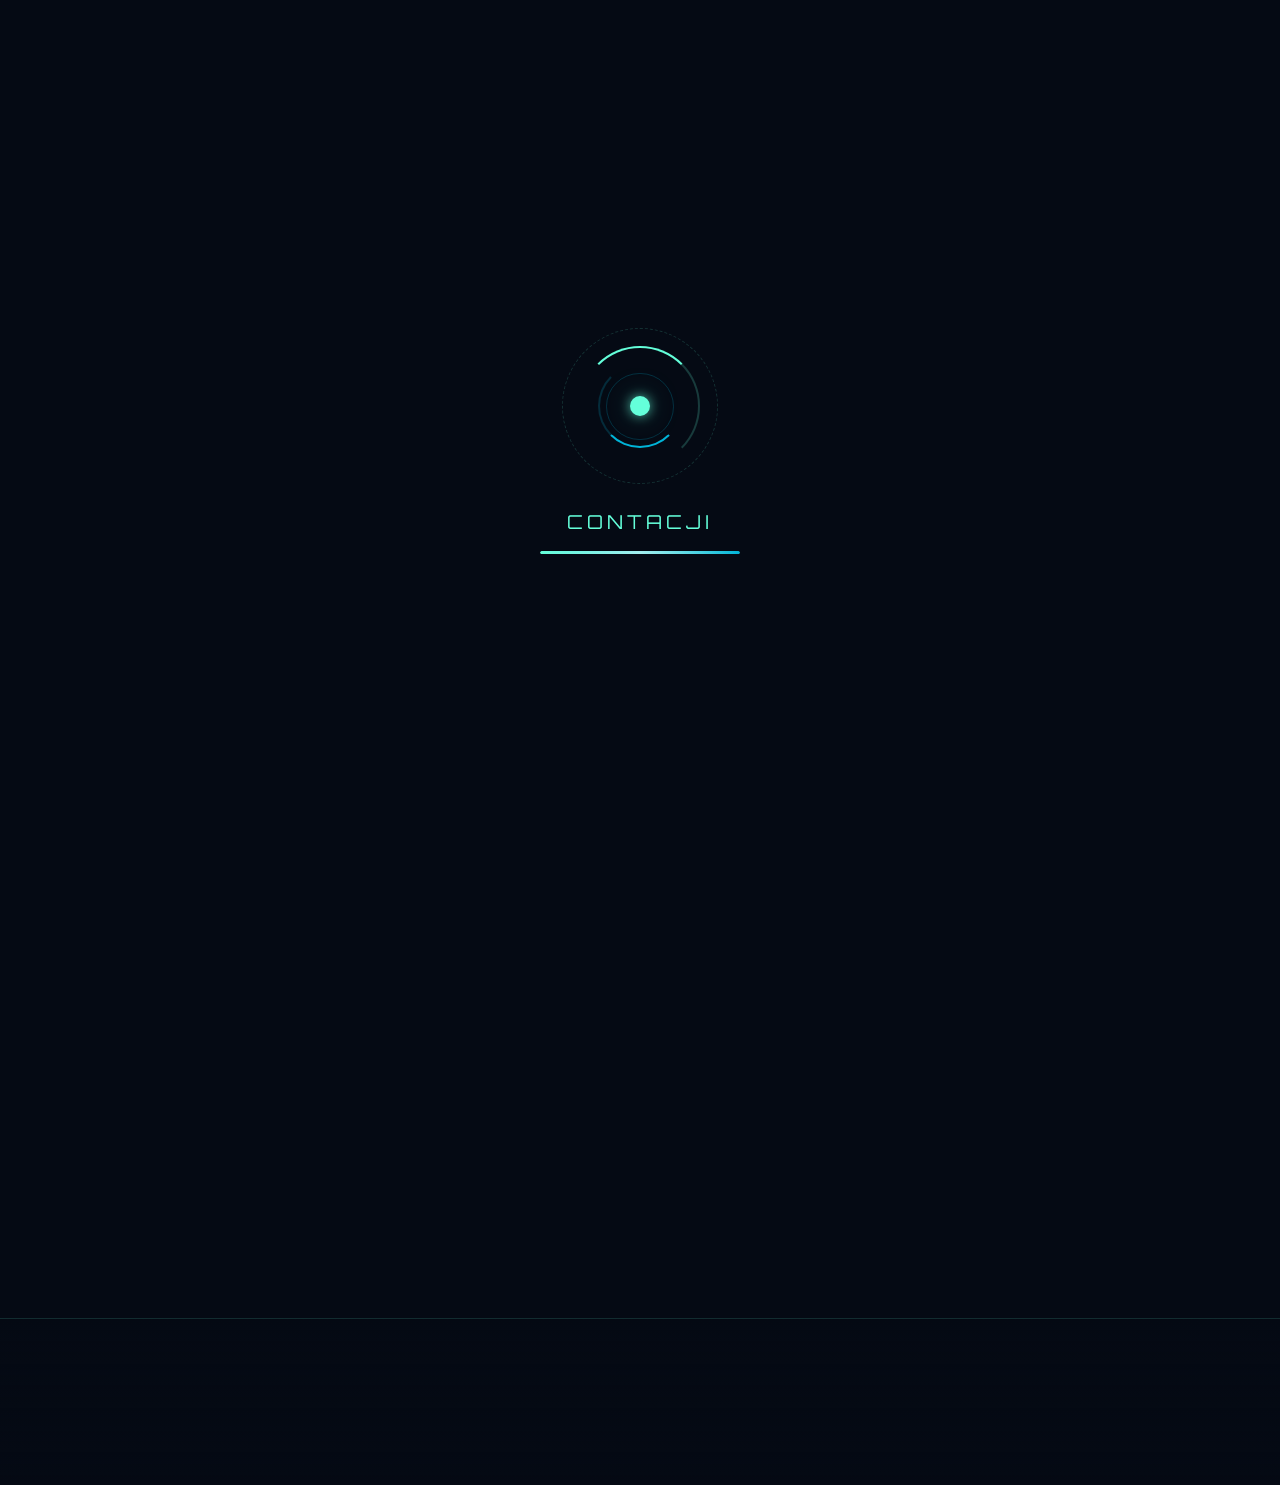
==== commit cca3ae0d: "Add files via upload" ====
--- a/contacto.html
+++ b/contacto.html
@@ -18,7 +18,6 @@
     <div id="preloader"><div class="loader-container"><div class="loader-ring ring-one"></div><div class="loader-ring ring-two"></div><div class="loader-core"></div></div><div class="loader-text-container"><span class="loader-text" data-final="CONTACTO">CARGANDO</span><div class="loader-bar"><div class="bar-fill"></div></div></div></div>
 
     <div id="background-layer" class="bg-gradient-contact"></div>
-    <canvas id="starfield"></canvas>
 
     <a href="#main-content" class="skip-link">Ir al contenido</a>
 
--- a/style.css
+++ b/style.css
@@ -172,13 +172,6 @@
 .bg-gradient-portfolio { background: linear-gradient(to right, #050a14, #0f1c30); }
 .bg-gradient-about     { background: radial-gradient(circle at 20% 80%, #0f1c30 0%, #000000 100%); }
 .bg-gradient-contact   { background: linear-gradient(135deg, #020c1b 0%, #102a43 100%); }
-
-#starfield {
-    position: fixed;
-    inset: 0;
-    z-index: -1;
-    pointer-events: none;
-}
 
 /* ============================================================
    4. HEADER
@@ -548,7 +541,6 @@
     line-height: 1.1;
     text-shadow: 1px 1px rgba(123, 44, 191, 0.55), -1px -1px rgba(0, 180, 216, 0.55);
     margin-bottom: 1.2rem;
-    animation: glitch 6s infinite;
     text-align: start;
 }
 
@@ -978,11 +970,6 @@
     opacity: 0;
 }
 
-.anim-ready [data-split]:not(.an-in) .an-char,
-.anim-ready [data-split]:not(.an-in) .an-word {
-    opacity: 0;
-}
-
 [data-anim].an-in {
     animation-name: var(--anim-name);
     animation-duration: var(--dur, 1s);
@@ -996,66 +983,9 @@
    la animación de entrada dejando el elemento invisible. */
 [data-anim].an-done { --anim-name: none; opacity: 1; }
 
-[data-split].an-done .an-char,
-[data-split].an-done .an-word { animation-name: none; opacity: 1; }
-
-.an-word { display: inline-block; }
-.an-char { display: inline-block; white-space: pre; }
-
-[data-split] { perspective: 700px; }
-
-.an-in .an-char {
-    animation-duration: var(--cdur, 0.78s);
-    animation-timing-function: var(--cease, var(--e-back));
-    animation-fill-mode: both;
-    animation-delay: calc(var(--d, 0s) + var(--ci, 0) * var(--cstep, 0.032s));
-}
-
-.an-in .an-word {
-    animation-duration: var(--wdur, 0.85s);
-    animation-timing-function: var(--wease, var(--e-expo));
-    animation-fill-mode: both;
-    animation-delay: calc(var(--d, 0s) + var(--wi, 0) * var(--wstep, 0.045s));
-}
-
-/* --- Mapeo nombre → keyframe (elementos completos) --- */
+/* --- Mapeo nombre → keyframe --- */
 [data-anim="blurRise"]      { --anim-name: mzBlurRise; }
-[data-anim="clipWipeLeft"]  { --anim-name: mzClipWipeLeft; }
-[data-anim="clipWipeUp"]    { --anim-name: mzClipWipeUp; }
-[data-anim="skewSlide"]     { --anim-name: mzSkewSlide; }
-[data-anim="flipX"]         { --anim-name: mzFlipX; }
-[data-anim="flipY"]         { --anim-name: mzFlipY; }
-[data-anim="zoomBlur"]      { --anim-name: mzZoomBlur; }
-[data-anim="popElastic"]    { --anim-name: mzPopElastic; }
-[data-anim="dropBounce"]    { --anim-name: mzDropBounce; }
-[data-anim="spiralIn"]      { --anim-name: mzSpiralIn; }
-[data-anim="irisOpen"]      { --anim-name: mzIrisOpen; }
-[data-anim="unfold3d"]      { --anim-name: mzUnfold3d; }
-[data-anim="slideRightBlur"]{ --anim-name: mzSlideRightBlur; }
-[data-anim="glitchIn"]      { --anim-name: mzGlitchIn; }
-[data-anim="stretchIn"]     { --anim-name: mzStretchIn; }
-[data-anim="swingIn"]       { --anim-name: mzSwingIn; }
-[data-anim="curtainSplit"]  { --anim-name: mzCurtainSplit; }
-[data-anim="depthPush"]     { --anim-name: mzDepthPush; }
-[data-anim="liquidRise"]    { --anim-name: mzLiquidRise; }
-[data-anim="shutter"]       { --anim-name: mzShutter; }
-[data-anim="orbitIn"]       { --anim-name: mzOrbitIn; }
-[data-anim="neonFlicker"]   { --anim-name: mzNeonFlicker; }
-[data-anim="foldPaper"]     { --anim-name: mzFoldPaper; }
-[data-anim="rippleReveal"]  { --anim-name: mzRippleReveal; }
-[data-anim="tiltDrop"]      { --anim-name: mzTiltDrop; }
 [data-anim="glassSlideUp"]  { --anim-name: mzGlassSlideUp; }
-
-/* --- Mapeo por letra / palabra --- */
-[data-canim="charRise"].an-in    .an-char { animation-name: mzCharRise; }
-[data-canim="charWave"].an-in    .an-char { animation-name: mzCharWave; }
-[data-canim="charFlip"].an-in    .an-char { animation-name: mzCharFlip; }
-[data-canim="charScatter"].an-in .an-char { animation-name: mzCharScatter; }
-[data-canim="charBlur"].an-in    .an-char { animation-name: mzCharBlur; }
-[data-canim="charDrop"].an-in    .an-char { animation-name: mzCharDrop; }
-[data-wanim="wordBlur"].an-in    .an-word { animation-name: mzWordBlur; }
-[data-wanim="wordRise"].an-in    .an-word { animation-name: mzWordRise; }
-[data-wanim="wordUnroll"].an-in  .an-word { animation-name: mzWordUnroll; }
 
 /* ------------------------------------------------------------
    14.2 KEYFRAMES DE ENTRADA
@@ -1066,280 +996,59 @@
     100% { opacity: 1; transform: none; filter: blur(0); }
 }
 
-@keyframes mzClipWipeLeft {
-    0%   { opacity: 0; clip-path: inset(0 100% 0 0); transform: translate3d(-28px, 0, 0); }
-    45%  { opacity: 1; }
-    100% { opacity: 1; clip-path: inset(0 0 0 0); transform: none; }
-}
-
-@keyframes mzClipWipeUp {
-    0%   { opacity: 0; clip-path: inset(100% 0 0 0); transform: translate3d(0, 26px, 0); }
-    100% { opacity: 1; clip-path: inset(0 0 0 0); transform: none; }
-}
-
-@keyframes mzSkewSlide {
-    0%   { opacity: 0; transform: translate3d(-70px, 12px, 0) skewX(14deg) rotate(-2.5deg); }
-    55%  { opacity: 1; transform: translate3d(6px, 0, 0) skewX(-3deg) rotate(0.5deg); }
-    100% { opacity: 1; transform: none; }
-}
-
-@keyframes mzFlipX {
-    0%   { opacity: 0; transform: perspective(900px) rotateX(-88deg) translateY(24px); transform-origin: bottom center; }
-    70%  { opacity: 1; transform: perspective(900px) rotateX(9deg); transform-origin: bottom center; }
-    100% { opacity: 1; transform: perspective(900px) rotateX(0); transform-origin: bottom center; }
-}
-
-@keyframes mzFlipY {
-    0%   { opacity: 0; transform: perspective(900px) rotateY(78deg) translateX(30px); transform-origin: left center; filter: blur(6px); }
-    70%  { opacity: 1; transform: perspective(900px) rotateY(-8deg); filter: blur(0); }
-    100% { opacity: 1; transform: perspective(900px) rotateY(0); }
-}
-
-@keyframes mzZoomBlur {
-    0%   { opacity: 0; transform: scale(1.32); filter: blur(20px) saturate(1.6); }
-    100% { opacity: 1; transform: scale(1); filter: blur(0) saturate(1); }
-}
-
-@keyframes mzPopElastic {
-    0%   { opacity: 0; transform: scale(0.35) rotate(-8deg); }
-    55%  { opacity: 1; transform: scale(1.12) rotate(3deg); }
-    75%  { transform: scale(0.96) rotate(-1deg); }
-    100% { opacity: 1; transform: scale(1) rotate(0); }
-}
-
-@keyframes mzDropBounce {
-    0%   { opacity: 0; transform: translate3d(0, -80px, 0) scaleY(1.25); }
-    50%  { opacity: 1; transform: translate3d(0, 6px, 0) scaleY(0.86); }
-    70%  { transform: translate3d(0, -8px, 0) scaleY(1.06); }
-    86%  { transform: translate3d(0, 2px, 0) scaleY(0.97); }
-    100% { opacity: 1; transform: none; }
-}
-
-@keyframes mzSpiralIn {
-    0%   { opacity: 0; transform: rotate(-160deg) scale(0.25) translate3d(0, 40px, 0); filter: blur(8px); }
-    100% { opacity: 1; transform: rotate(0) scale(1) translate3d(0, 0, 0); filter: blur(0); }
-}
-
-@keyframes mzIrisOpen {
-    0%   { opacity: 0; clip-path: circle(0% at 50% 55%); transform: scale(1.14); }
-    40%  { opacity: 1; }
-    100% { opacity: 1; clip-path: circle(78% at 50% 50%); transform: scale(1); }
-}
-
-@keyframes mzUnfold3d {
-    0%   { opacity: 0; transform: perspective(1100px) rotateX(52deg) rotateZ(-6deg) translate3d(0, 60px, -120px); filter: blur(9px); }
-    65%  { opacity: 1; transform: perspective(1100px) rotateX(-5deg) rotateZ(1deg) translate3d(0, -6px, 0); filter: blur(0); }
-    100% { opacity: 1; transform: perspective(1100px) rotateX(0) rotateZ(0) translate3d(0, 0, 0); }
-}
-
-@keyframes mzSlideRightBlur {
-    0%   { opacity: 0; transform: translate3d(64px, 0, 0); filter: blur(10px); }
-    100% { opacity: 1; transform: none; filter: blur(0); }
-}
-
-@keyframes mzGlitchIn {
-    0%   { opacity: 0; transform: translate3d(-14px, 0, 0) skewX(22deg); filter: blur(4px); }
-    18%  { opacity: 0.55; transform: translate3d(12px, -3px, 0) skewX(-16deg); }
-    30%  { opacity: 0.2;  transform: translate3d(-9px, 3px, 0) skewX(10deg); }
-    46%  { opacity: 0.9;  transform: translate3d(5px, 0, 0) skewX(-5deg); filter: blur(1px); }
-    58%  { opacity: 0.35; transform: translate3d(-4px, 2px, 0) skewX(4deg); }
-    74%  { opacity: 1;    transform: translate3d(2px, 0, 0) skewX(-1.5deg); filter: blur(0); }
-    100% { opacity: 1;    transform: none; }
-}
-
-@keyframes mzStretchIn {
-    0%   { opacity: 0; transform: scale3d(0.18, 1.7, 1); filter: blur(6px); }
-    48%  { opacity: 1; transform: scale3d(1.14, 0.84, 1); filter: blur(0); }
-    72%  { transform: scale3d(0.94, 1.06, 1); }
-    100% { opacity: 1; transform: scale3d(1, 1, 1); }
-}
-
-@keyframes mzSwingIn {
-    0%   { opacity: 0; transform: perspective(800px) rotateZ(14deg) rotateX(-30deg) translateY(-34px); transform-origin: top center; }
-    50%  { opacity: 1; transform: perspective(800px) rotateZ(-6deg) rotateX(6deg); transform-origin: top center; }
-    72%  { transform: perspective(800px) rotateZ(3deg) rotateX(-2deg); transform-origin: top center; }
-    88%  { transform: perspective(800px) rotateZ(-1.2deg); transform-origin: top center; }
-    100% { opacity: 1; transform: perspective(800px) rotateZ(0); transform-origin: top center; }
-}
-
-@keyframes mzCurtainSplit {
-    0%   { opacity: 0; clip-path: inset(0 50% 0 50%); transform: scaleX(0.5); }
-    100% { opacity: 1; clip-path: inset(0 0 0 0); transform: scaleX(1); }
-}
-
-@keyframes mzDepthPush {
-    0%   { opacity: 0; transform: perspective(1000px) translate3d(0, 30px, -520px) rotateY(18deg); filter: blur(12px); }
-    62%  { opacity: 1; filter: blur(0); }
-    100% { opacity: 1; transform: perspective(1000px) translate3d(0, 0, 0) rotateY(0); }
-}
-
-@keyframes mzLiquidRise {
-    0%   { opacity: 0; transform: translate3d(0, 34px, 0) scale(0.82); border-radius: 50% 50% 42% 58% / 60% 55% 45% 40%; filter: blur(7px); }
-    55%  { opacity: 1; border-radius: 34% 66% 55% 45% / 45% 40% 60% 55%; filter: blur(0); }
-    100% { opacity: 1; transform: none; }
-}
-
-@keyframes mzShutter {
-    0%   { opacity: 0; clip-path: inset(0 0 100% 0); transform: translate3d(0, 22px, 0) scale(1.05); }
-    35%  { opacity: 1; clip-path: inset(0 0 55% 0); }
-    55%  { clip-path: inset(0 0 62% 0); }
-    100% { opacity: 1; clip-path: inset(0 0 0 0); transform: none; }
-}
-
-@keyframes mzOrbitIn {
-    0%   { opacity: 0; transform: rotate(-38deg) translate3d(-90px, 44px, 0) scale(0.6); }
-    60%  { opacity: 1; transform: rotate(6deg) translate3d(10px, -8px, 0) scale(1.04); }
-    100% { opacity: 1; transform: rotate(0) translate3d(0, 0, 0) scale(1); }
-}
-
-@keyframes mzNeonFlicker {
-    0%   { opacity: 0; filter: blur(6px) brightness(2.4); }
-    12%  { opacity: 0.85; }
-    18%  { opacity: 0.1; }
-    26%  { opacity: 0.95; }
-    32%  { opacity: 0.25; }
-    45%  { opacity: 1; filter: blur(0) brightness(1.7); }
-    58%  { opacity: 0.6; }
-    100% { opacity: 1; filter: blur(0) brightness(1); }
-}
-
-@keyframes mzFoldPaper {
-    0%   { opacity: 0; transform: perspective(900px) rotateX(-72deg) scaleY(0.4); transform-origin: center top; }
-    58%  { opacity: 1; transform: perspective(900px) rotateX(12deg) scaleY(1.04); transform-origin: center top; }
-    80%  { transform: perspective(900px) rotateX(-4deg) scaleY(0.99); transform-origin: center top; }
-    100% { opacity: 1; transform: perspective(900px) rotateX(0) scaleY(1); transform-origin: center top; }
-}
-
-@keyframes mzRippleReveal {
-    0%   { opacity: 0; clip-path: circle(0% at 12% 50%); transform: translateX(-14px); }
-    100% { opacity: 1; clip-path: circle(140% at 12% 50%); transform: none; }
-}
-
-@keyframes mzTiltDrop {
-    0%   { opacity: 0; transform: perspective(900px) rotateX(-24deg) rotateY(16deg) translate3d(28px, -46px, 0) scale(0.88); filter: blur(8px); }
-    68%  { opacity: 1; transform: perspective(900px) rotateX(5deg) rotateY(-4deg) translate3d(-4px, 5px, 0) scale(1.02); filter: blur(0); }
-    100% { opacity: 1; transform: perspective(900px) rotateX(0) rotateY(0) translate3d(0, 0, 0) scale(1); }
-}
-
 @keyframes mzGlassSlideUp {
     0%   { opacity: 0; transform: translate3d(0, 70px, 0) scale(0.97); filter: blur(16px) saturate(0.4); }
     100% { opacity: 1; transform: none; filter: blur(0) saturate(1); }
 }
 
 /* --- Keyframes por letra --- */
-@keyframes mzCharRise {
-    0%   { opacity: 0; transform: translate3d(0, 0.85em, 0) rotateX(-72deg); }
-    100% { opacity: 1; transform: translate3d(0, 0, 0) rotateX(0); }
-}
-
-@keyframes mzCharWave {
-    0%   { opacity: 0; transform: translate3d(0, 0.7em, 0) scale(0.6); filter: blur(6px); }
-    55%  { opacity: 1; transform: translate3d(0, -0.16em, 0) scale(1.08); filter: blur(0); }
-    100% { opacity: 1; transform: none; }
-}
-
-@keyframes mzCharFlip {
-    0%   { opacity: 0; transform: rotateY(92deg) translate3d(0, 0.2em, 0); }
-    65%  { opacity: 1; transform: rotateY(-14deg); }
-    100% { opacity: 1; transform: rotateY(0); }
-}
-
-@keyframes mzCharScatter {
-    0%   { opacity: 0; transform: translate3d(calc(var(--rnd, 0) * 52px), calc(var(--rnd2, 0) * -58px), 0) rotate(calc(var(--rnd, 0) * 42deg)) scale(0.35); filter: blur(9px); }
-    100% { opacity: 1; transform: none; filter: blur(0); }
-}
-
-@keyframes mzCharBlur {
-    0%   { opacity: 0; filter: blur(11px); transform: scale(1.5); }
-    100% { opacity: 1; filter: blur(0); transform: scale(1); }
-}
-
-@keyframes mzCharDrop {
-    0%   { opacity: 0; transform: translate3d(0, -0.9em, 0) scale(1.3); }
-    58%  { opacity: 1; transform: translate3d(0, 0.1em, 0) scale(0.94); }
-    100% { opacity: 1; transform: none; }
-}
-
 /* --- Keyframes por palabra --- */
-@keyframes mzWordBlur {
-    0%   { opacity: 0; transform: translate3d(0, 16px, 0); filter: blur(9px); }
-    100% { opacity: 1; transform: none; filter: blur(0); }
-}
-
-@keyframes mzWordRise {
-    0%   { opacity: 0; transform: translate3d(0, 26px, 0) rotate(2deg); }
-    100% { opacity: 1; transform: none; }
-}
-
-@keyframes mzWordUnroll {
-    0%   { opacity: 0; transform: perspective(500px) rotateX(-80deg) translateY(0.4em); transform-origin: bottom; }
-    100% { opacity: 1; transform: perspective(500px) rotateX(0) translateY(0); transform-origin: bottom; }
-}
-
 /* ------------------------------------------------------------
-   14.3 FONDO AMBIENTAL — CAPAS CSS SOBRE EL GRADIENTE
+   14.3 FONDO — ÚNICO MOVIMIENTO QUE QUEDA: EL COLOR
+   Antes había un velo cónico de 190vmax con blur(70px), una
+   retícula con máscara y dos canvas redibujándose a 60 fps.
+   Todo eso se reemplazó por una sola capa de degradados suaves
+   que se desplaza y cambia de intensidad. El navegador la
+   resuelve en el compositor: sin repintados, sin JS y con una
+   fracción de la memoria de vídeo que ocupaba lo anterior.
    ------------------------------------------------------------ */
 #background-layer { overflow: hidden; }
 
-/* Velo de aurora que rota muy lento (períodos largos = movimiento casi imperceptible pero vivo) */
 #background-layer::before {
     content: '';
     position: absolute;
-    top: 50%;
-    left: 50%;
-    width: 190vmax;
-    height: 190vmax;
-    margin: -95vmax 0 0 -95vmax;
+    inset: 0;
     background:
-        conic-gradient(from 0deg,
-            rgba(100, 255, 218, 0.026) 0deg,
-            rgba(0, 180, 216, 0.010)   72deg,
-            rgba(123, 44, 191, 0.030)  150deg,
-            rgba(5, 10, 20, 0)         220deg,
-            rgba(100, 255, 218, 0.018) 300deg,
-            rgba(100, 255, 218, 0.026) 360deg);
-    filter: blur(70px);
-    opacity: 0.6;
-    animation: mzVeilSpin 120s linear infinite;
+        radial-gradient(38% 42% at 22% 26%, rgba(100, 255, 218, 0.21), transparent 70%),
+        radial-gradient(42% 46% at 78% 30%, rgba(0, 180, 216, 0.19), transparent 72%),
+        radial-gradient(52% 48% at 62% 74%, rgba(123, 44, 191, 0.22), transparent 74%),
+        radial-gradient(40% 44% at 14% 88%, rgba(0, 180, 216, 0.14), transparent 72%);
+    opacity: 0.85;
+    animation: mzColorDrift 46s ease-in-out infinite;
     pointer-events: none;
-}
-
-/* Retícula fina que respira y deriva */
+    will-change: transform;
+}
+
+/* Estrellas: un mosaico SVG estático de 400px que la GPU repite.
+   Devuelve la identidad "Mizar" sin canvas y sin un solo frame de JS. */
 #background-layer::after {
     content: '';
     position: absolute;
-    inset: -20%;
-    background-image:
-        linear-gradient(rgba(100, 255, 218, 0.032) 1px, transparent 1px),
-        linear-gradient(90deg, rgba(100, 255, 218, 0.032) 1px, transparent 1px);
-    background-size: 78px 78px;
-    -webkit-mask-image: radial-gradient(ellipse at 50% 45%, #000 0%, rgba(0,0,0,0.45) 45%, transparent 78%);
-    mask-image: radial-gradient(ellipse at 50% 45%, #000 0%, rgba(0,0,0,0.45) 45%, transparent 78%);
-    opacity: 0.5;
-    animation: mzGridDrift 48s var(--e-drift) infinite;
+    inset: 0;
+    background-image: url("[data-uri]");
+    background-size: 400px 400px;
+    opacity: 0.55;
     pointer-events: none;
 }
 
-@keyframes mzVeilSpin {
-    0%   { transform: rotate(0deg)   scale(1); }
-    50%  { transform: rotate(180deg) scale(1.12); }
-    100% { transform: rotate(360deg) scale(1); }
-}
-
-@keyframes mzGridDrift {
-    0%   { transform: translate3d(0, 0, 0)         scale(1);    opacity: 0.20; }
-    25%  { transform: translate3d(-39px, 20px, 0)  scale(1.04); opacity: 0.34; }
-    50%  { transform: translate3d(-78px, 0, 0)     scale(1);    opacity: 0.17; }
-    75%  { transform: translate3d(-39px, -20px, 0) scale(1.04); opacity: 0.32; }
-    100% { transform: translate3d(0, 0, 0)         scale(1);    opacity: 0.20; }
-}
-
-/* Canvas ambiental inyectado por JS */
-#ambient-layer {
-    position: fixed;
-    inset: 0;
-    z-index: -1;
-    pointer-events: none;
+/* La escala nunca baja de 1.12, así el desplazamiento de ±2% jamás
+   descubre un borde y la capa puede medir justo el viewport. */
+@keyframes mzColorDrift {
+    0%   { transform: translate3d(0, 0, 0)       scale(1.12); opacity: 0.72; }
+    25%  { transform: translate3d(2%, -1.6%, 0)  scale(1.18); opacity: 0.92; }
+    50%  { transform: translate3d(-1.2%, 2%, 0)  scale(1.14); opacity: 0.66; }
+    75%  { transform: translate3d(-2%, -0.8%, 0) scale(1.19); opacity: 0.88; }
+    100% { transform: translate3d(0, 0, 0)       scale(1.12); opacity: 0.72; }
 }
 
 /* ------------------------------------------------------------
@@ -1412,33 +1121,6 @@
     transition: transform 0.55s var(--e-expo), box-shadow 0.5s ease, border-color 0.5s ease;
 }
 
-/* Barrido de luz que recorre la píldora cada ~11s */
-.main-header::before {
-    content: '';
-    position: absolute;
-    top: 0;
-    left: -60%;
-    width: 45%;
-    height: 100%;
-    background: linear-gradient(105deg,
-        transparent 0%,
-        rgba(100, 255, 218, 0.09) 40%,
-        rgba(255, 255, 255, 0.14) 50%,
-        rgba(0, 180, 216, 0.09) 60%,
-        transparent 100%);
-    transform: skewX(-18deg);
-    pointer-events: none;
-    animation: mzHeaderSweep 11s var(--e-drift) infinite;
-    z-index: 0;
-}
-
-@keyframes mzHeaderSweep {
-    0%, 78%  { left: -60%; opacity: 0; }
-    80%      { opacity: 1; }
-    97%      { left: 115%; opacity: 1; }
-    100%     { left: 115%; opacity: 0; }
-}
-
 /* Línea inferior de energía en el borde del header */
 .main-header::after {
     content: '';
@@ -1449,13 +1131,7 @@
     height: 1px;
     background: linear-gradient(90deg, transparent, rgba(100, 255, 218, 0.5), transparent);
     opacity: 0.35;
-    animation: mzEdgePulse 6s ease-in-out infinite;
     pointer-events: none;
-}
-
-@keyframes mzEdgePulse {
-    0%, 100% { opacity: 0.16; transform: scaleX(0.55); }
-    50%      { opacity: 0.6;  transform: scaleX(1); }
 }
 
 .main-header:hover {
@@ -1480,7 +1156,6 @@
     background: radial-gradient(circle, rgba(100, 255, 218, 0.85), transparent 70%);
     opacity: 0;
     pointer-events: none;
-    animation: mzStarFlare 13s var(--e-drift) infinite;
 }
 
 @keyframes mzStarFlare {
@@ -1533,9 +1208,7 @@
 }
 
 /* Barrido ambiental (clase disparada por JS) */
-.nav-btn.amb-sheen::after,
-.filter-btn.amb-sheen::after,
-.sub-nav-btn.amb-sheen::after {
+.nav-btn.amb-sheen::after {
     animation: mzSheenSwipe 1.1s var(--e-drift) 1;
 }
 
@@ -1546,32 +1219,12 @@
     100% { transform: scaleX(0); transform-origin: right center; opacity: 0.2; }
 }
 
-/* Píldora activa: respiración lenta */
-.nav-btn.active {
-    animation: mzActivePill 5.5s ease-in-out infinite;
-}
-
-@keyframes mzActivePill {
-    0%, 100% { box-shadow: 0 0 0 0 rgba(100, 255, 218, 0.28); }
-    50%      { box-shadow: 0 0 22px 2px rgba(100, 255, 218, 0.32); }
-}
-
 /* Hamburguesa: rebote ambiental */
 .menu-toggle .bar { transform-origin: center; }
 
 .menu-toggle:hover .b1 { transform: translateX(-3px) scaleX(0.8); }
 .menu-toggle:hover .b2 { transform: translateX(3px)  scaleX(1.1); }
 .menu-toggle:hover .b3 { transform: translateX(-2px) scaleX(0.9); }
-
-.menu-toggle.amb-pulse .bar { animation: mzBarWave 0.9s var(--e-back) 1; }
-.menu-toggle.amb-pulse .b2 { animation-delay: 0.08s; }
-.menu-toggle.amb-pulse .b3 { animation-delay: 0.16s; }
-
-@keyframes mzBarWave {
-    0%, 100% { transform: scaleX(1); }
-    45%      { transform: scaleX(0.55) translateX(-5px); }
-    70%      { transform: scaleX(1.15) translateX(3px); }
-}
 
 /* ------------------------------------------------------------
    14.6 MENÚ MÓVIL — ENTRADA ESCALONADA
@@ -1619,32 +1272,6 @@
 .section-title::after {
     background: linear-gradient(90deg, var(--accent-cyan), var(--accent-blue), transparent);
     background-size: 220% 100%;
-    animation: mzUnderlineFlow 7s var(--e-drift) infinite;
-}
-
-@keyframes mzUnderlineFlow {
-    0%   { background-position: 0% 50%;   width: 55px; }
-    35%  { background-position: 100% 50%; width: 110px; }
-    70%  { background-position: 200% 50%; width: 55px; }
-    100% { background-position: 0% 50%;   width: 55px; }
-}
-
-.section-title.amb-title-sweep {
-    animation: mzTitleSweep 1.6s var(--e-expo) 1;
-}
-
-@keyframes mzTitleSweep {
-    0%   { text-shadow: none; }
-    30%  { text-shadow: 0 0 18px rgba(100, 255, 218, 0.55), 2px 0 rgba(0, 180, 216, 0.4); letter-spacing: 1px; }
-    60%  { text-shadow: 0 0 10px rgba(123, 44, 191, 0.5), -2px 0 rgba(100, 255, 218, 0.35); }
-    100% { text-shadow: none; letter-spacing: normal; }
-}
-
-/* El título glitch mantiene su animación, le sumamos profundidad al hover */
-.glitch-title { transform-style: preserve-3d; }
-
-.glitch-title .an-char {
-    transition: transform 0.55s var(--e-back), color 0.4s ease, text-shadow 0.4s ease;
 }
 
 /* ------------------------------------------------------------
@@ -1729,15 +1356,6 @@
     background: linear-gradient(90deg, transparent, var(--accent-cyan), transparent);
     transform: scaleX(0);
     opacity: 0;
-}
-
-.filter-btn.active {
-    animation: mzFilterActive 4.5s ease-in-out infinite;
-}
-
-@keyframes mzFilterActive {
-    0%, 100% { box-shadow: 0 0 12px rgba(100, 255, 218, 0.18); }
-    50%      { box-shadow: 0 0 24px rgba(100, 255, 218, 0.42); }
 }
 
 /* Carousel: relleno circular + icono deslizante */
@@ -1820,20 +1438,6 @@
     z-index: 3;
 }
 
-.founder-card.amb-trace::after,
-.skill-item.amb-trace::after,
-.tool-item.amb-trace::after {
-    opacity: 1;
-    animation: mzBorderTrace 2.4s linear 1;
-}
-
-@keyframes mzBorderTrace {
-    0%   { --trace-angle: 0deg;   opacity: 0; }
-    12%  { opacity: 1; }
-    88%  { opacity: 1; }
-    100% { --trace-angle: 360deg; opacity: 0; }
-}
-
 @property --trace-angle {
     syntax: '<angle>';
     initial-value: 0deg;
@@ -1856,7 +1460,6 @@
     border-right-color: rgba(0, 180, 216, 0.45);
     opacity: 0;
     transition: opacity 0.4s ease;
-    animation: spin 3.4s linear infinite;
     pointer-events: none;
 }
 
@@ -1865,55 +1468,15 @@
     filter: saturate(0.75) contrast(1.02);
 }
 
-.founder-card.amb-pop .founder-img {
-    animation: mzAvatarPop 1.5s var(--e-back) 1;
-}
-
-@keyframes mzAvatarPop {
-    0%   { transform: scale(1) rotate(0); }
-    30%  { transform: scale(1.07) rotate(-3deg); }
-    60%  { transform: scale(0.97) rotate(2deg); }
-    100% { transform: scale(1) rotate(0); }
-}
-
-/* Iconos de servicio / skill / tool: flotación continua muy sutil */
+/* Los iconos ya no flotan solos: eran decenas de elementos con una
+   animación permanente, cada uno con su propia capa de composición.
+   El movimiento sigue estando, pero sólo al pasar el cursor. */
 .service-icon,
 .skill-item i,
 .tool-item i,
 .method i {
     display: inline-block;
-    animation: mzIconFloat 6s ease-in-out infinite;
-    animation-delay: calc(var(--i, 0) * 0.35s);
     transition: transform 0.5s var(--e-back), color 0.4s ease, filter 0.5s ease;
-}
-
-@keyframes mzIconFloat {
-    0%, 100% { transform: translateY(0) rotate(0); }
-    35%      { transform: translateY(-5px) rotate(-3deg); }
-    70%      { transform: translateY(2px) rotate(2deg); }
-}
-
-.tool-item.amb-spin-icon i { animation: mzIconSpin 1.4s var(--e-back) 1; }
-
-@keyframes mzIconSpin {
-    0%   { transform: rotateY(0) scale(1); }
-    50%  { transform: rotateY(180deg) scale(1.25); filter: drop-shadow(0 0 10px rgba(100, 255, 218, 0.7)); }
-    100% { transform: rotateY(360deg) scale(1); }
-}
-
-.skill-item.amb-pop { animation: mzCardBreath 2s var(--e-drift) 1; }
-
-@keyframes mzCardBreath {
-    0%, 100% { transform: translateY(0) scale(1); }
-    45%      { transform: translateY(-6px) scale(1.015); }
-}
-
-.method.amb-slide-hint i { animation: mzIconNudge 1.3s var(--e-back) 1; }
-
-@keyframes mzIconNudge {
-    0%, 100% { transform: translateX(0); }
-    30%      { transform: translateX(7px) scale(1.2); }
-    60%      { transform: translateX(-3px) scale(0.95); }
 }
 
 /* Tarjetas de servicio: aro de energía en el reverso */
@@ -1935,14 +1498,6 @@
     opacity: 0;
     transition: left 0.8s var(--e-expo), opacity 0.3s ease;
     pointer-events: none;
-}
-
-.service-card.amb-tilt-nudge { animation: mzServiceNudge 1.6s var(--e-back) 1; }
-
-@keyframes mzServiceNudge {
-    0%, 100% { transform: perspective(1000px) rotateX(0) rotateY(0); }
-    30%      { transform: perspective(1000px) rotateX(4deg) rotateY(-6deg) translateY(-4px); }
-    65%      { transform: perspective(1000px) rotateX(-2deg) rotateY(3deg) translateY(2px); }
 }
 
 /* ------------------------------------------------------------
@@ -2083,12 +1638,6 @@
 .review-avatar {
     position: relative;
     transition: transform 0.5s var(--e-back), box-shadow 0.5s ease;
-    animation: mzAvatarRing 4.5s ease-in-out infinite;
-}
-
-@keyframes mzAvatarRing {
-    0%, 100% { box-shadow: 0 0 0 0 rgba(100, 255, 218, 0.3); }
-    50%      { box-shadow: 0 0 0 8px rgba(100, 255, 218, 0); }
 }
 
 .carousel-slide blockquote {
@@ -2106,12 +1655,6 @@
     height: 100%;
     background: linear-gradient(180deg, var(--accent-cyan), var(--accent-purple), var(--accent-cyan));
     background-size: 100% 300%;
-    animation: mzQuoteBar 5s linear infinite;
-}
-
-@keyframes mzQuoteBar {
-    0%   { background-position: 0 0; }
-    100% { background-position: 0 300%; }
 }
 
 /* ------------------------------------------------------------
@@ -2153,135 +1696,20 @@
 
 .form-group:focus-within label { letter-spacing: 1px; }
 
-.form-group.amb-line::after {
-    animation: mzFormLine 1.6s var(--e-drift) 1;
-}
-
-@keyframes mzFormLine {
-    0%   { transform: scaleX(0); opacity: 0.7; }
-    50%  { transform: scaleX(1); opacity: 0.9; }
-    100% { transform: scaleX(0); opacity: 0; }
-}
-
 .glass-form {
     transition: box-shadow 0.6s ease, border-color 0.5s ease, transform 0.6s var(--e-expo);
 }
 
 /* ------------------------------------------------------------
-   14.14 AURA DE CURSOR (sólo escritorio)
+   14.14 AURA DE CURSOR — retirada
+   14.15 TRANSICIÓN ENTRE PÁGINAS — retirada
+   El aura y el punto del cursor mantenían dos capas fijas con
+   mix-blend-mode (que obliga al navegador a componer la página
+   entera en cada frame) y un bucle de animación permanente. El
+   velo de transición dejaba dos paneles a pantalla completa con
+   will-change: transform reservando memoria todo el rato.
    ------------------------------------------------------------ */
-.mz-aura,
-.mz-dot {
-    position: fixed;
-    top: 0;
-    left: 0;
-    pointer-events: none;
-    z-index: 9997;
-    opacity: 0;
-    transition: opacity 0.6s ease;
-}
-
-.mz-aura {
-    width: 380px;
-    height: 380px;
-    margin: -190px 0 0 -190px;
-    border-radius: 50%;
-    background: radial-gradient(circle,
-        rgba(100, 255, 218, 0.09) 0%,
-        rgba(0, 180, 216, 0.05) 35%,
-        transparent 68%);
-    mix-blend-mode: screen;
-    filter: blur(6px);
-}
-
-.mz-dot {
-    width: 7px;
-    height: 7px;
-    margin: -3.5px 0 0 -3.5px;
-    border-radius: 50%;
-    border: 1px solid rgba(100, 255, 218, 0.65);
-    background: rgba(100, 255, 218, 0.12);
-    transition: opacity 0.6s ease, width 0.35s var(--e-back), height 0.35s var(--e-back), margin 0.35s var(--e-back), background 0.35s ease;
-}
-
-body.mz-pointer-active .mz-aura { opacity: 1; }
-body.mz-pointer-active .mz-dot  { opacity: 1; }
-
-body.mz-hot .mz-dot {
-    width: 34px;
-    height: 34px;
-    margin: -17px 0 0 -17px;
-    background: rgba(100, 255, 218, 0.06);
-}
-
-/* ------------------------------------------------------------
-   14.15 TRANSICIÓN ENTRE PÁGINAS — "HORIZONTE"
-   Dos paneles que se cierran sobre una línea de luz horizontal.
-   Sólo se animan transform y opacity: una capa compuesta, sin
-   reflow ni repintado del contenido.
-   ------------------------------------------------------------ */
-.mz-veil {
-    position: fixed;
-    inset: 0;
-    z-index: 9998;
-    pointer-events: none;
-    display: block;
-}
-
-.mz-veil-panel {
-    position: absolute;
-    left: 0;
-    width: 100%;
-    height: 50.2%;
-    background: linear-gradient(180deg, #071026 0%, #050a14 100%);
-    transform: scaleY(0);
-    will-change: transform;
-    transition: transform 0.52s var(--e-swift);
-}
-
-.mz-veil-panel.top    { top: 0;    transform-origin: top center; }
-.mz-veil-panel.bottom { bottom: 0; transform-origin: bottom center; }
-
-.mz-veil-line {
-    position: absolute;
-    top: 50%;
-    left: 0;
-    width: 100%;
-    height: 1px;
-    margin-top: -0.5px;
-    background: linear-gradient(90deg, transparent, var(--accent-cyan) 18%, #fff 50%, var(--accent-cyan) 82%, transparent);
-    box-shadow: 0 0 22px rgba(100, 255, 218, 0.85);
-    transform: scaleX(0);
-    opacity: 0;
-    will-change: transform, opacity;
-    transition: transform 0.34s var(--e-expo), opacity 0.28s ease;
-}
-
-/* --- Salida: la línea cruza y de ella nacen los paneles --- */
-body.mz-leaving .mz-veil-line  { transform: scaleX(1); opacity: 1; }
-body.mz-leaving .mz-veil-panel { transform: scaleY(1); transition-delay: 0.16s; }
-
-body.mz-leaving #main-content,
-body.mz-leaving .site-footer {
-    opacity: 0;
-    transform: scale(0.99);
-    transition: opacity 0.34s ease, transform 0.42s var(--e-expo);
-}
-
-/* --- Entrada: los paneles se retraen y la línea se apaga --- */
-body.mz-entering .mz-veil-panel { transform: scaleY(1); transition: none; }
-body.mz-entering .mz-veil-line  { transform: scaleX(1); opacity: 1; transition: none; }
-
-body.mz-entered .mz-veil-panel {
-    transform: scaleY(0);
-    transition: transform 0.56s var(--e-expo);
-}
-
-body.mz-entered .mz-veil-line {
-    transform: scaleX(0);
-    opacity: 0;
-    transition: transform 0.42s var(--e-expo) 0.34s, opacity 0.3s ease 0.44s;
-}
+
 
 /* ------------------------------------------------------------
    14.16 HOVER AVANZADO (sólo dispositivos con puntero fino)
@@ -2362,7 +1790,11 @@
         box-shadow: 0 0 28px rgba(100, 255, 218, 0.3);
         border-color: var(--accent-cyan);
     }
-    .founder-card:hover .founder-img::after { opacity: 1; }
+    /* El aro sólo gira mientras el cursor está encima */
+    .founder-card:hover .founder-img::after {
+        opacity: 1;
+        animation: spin 3.4s linear infinite;
+    }
     .founder-card:hover .founder-img img { transform: scale(1.12); filter: saturate(1.15) contrast(1.06); }
 
     .skill-item:hover i,
@@ -2433,30 +1865,13 @@
         box-shadow: 0 26px 60px rgba(0, 0, 0, 0.4), 0 0 0 1px rgba(100, 255, 218, 0.16);
     }
 
-    /* --- Título hero: letras reactivas --- */
-    .glitch-title .an-char:hover {
-        transform: translateY(-10px) scale(1.22) rotate(-5deg);
-        color: var(--accent-cyan);
-        text-shadow: 0 0 20px rgba(100, 255, 218, 0.75);
-    }
-
-    .about-description .an-word {
-        transition: color 0.35s ease, transform 0.45s var(--e-back);
-    }
-    .about-description .an-word:hover {
-        color: var(--accent-cyan);
-        transform: translateY(-3px);
-    }
 }
 
 /* ------------------------------------------------------------
    14.17 ESTADOS DE SCROLL Y LISTOS
    ------------------------------------------------------------ */
-body:not(.mz-ready) [data-anim],
-body:not(.mz-ready) [data-split] { animation-play-state: paused; }
-
-body.mz-ready [data-anim],
-body.mz-ready [data-split] { animation-play-state: running; }
+body:not(.mz-ready) [data-anim] { animation-play-state: paused; }
+body.mz-ready [data-anim]        { animation-play-state: running; }
 
 /* Entrada del header (respeta el translate(-50%) del centrado) */
 @keyframes mzHeaderIn {
@@ -2469,24 +1884,11 @@
     animation: mzHeaderIn 1.15s var(--e-expo) both;
 }
 
-/* Entrada del canvas de fondo y del gradiente */
-@keyframes mzBgIn {
-    0%   { opacity: 0; transform: scale(1.06); }
-    100% { opacity: 1; transform: scale(1); }
-}
-
-body.mz-ready #ambient-layer,
-body.mz-ready #starfield {
-    animation: mzBgIn 2.4s var(--e-expo) both;
-}
-
 /* ------------------------------------------------------------
    14.18 MOVIMIENTO REDUCIDO
    ------------------------------------------------------------ */
 @media (prefers-reduced-motion: reduce) {
-    .anim-ready [data-anim]:not(.an-in),
-    .anim-ready [data-split]:not(.an-in) .an-char,
-    .anim-ready [data-split]:not(.an-in) .an-word { opacity: 1 !important; }
+    .anim-ready [data-anim]:not(.an-in) { opacity: 1 !important; }
 
     *, *::before, *::after {
         animation-duration: 0.001ms !important;
@@ -2497,10 +1899,7 @@
     }
 
     #background-layer::before,
-    #background-layer::after,
-    .main-header::before,
-    .mz-aura,
-    .mz-dot { display: none !important; }
+    .main-header::before { display: none !important; }
 }
 
 /* ============================================================
@@ -2909,13 +2308,15 @@
 .area-grid-skills   { grid-template-columns: repeat(auto-fit, minmax(238px, 1fr)); }
 .area-grid-tools    { grid-template-columns: repeat(auto-fit, minmax(176px, 1fr)); }
 
+/* Sin backdrop-filter a propósito: hay más de veinte tarjetas por
+   página y cada una obligaba al navegador a guardar una copia
+   desenfocada del fondo. Un fondo un punto más opaco da el mismo
+   aspecto de vidrio por una fracción de la memoria. */
 .area-card {
     position: relative;
-    background: var(--glass-bg);
+    background: rgba(17, 34, 64, 0.86);
     border: 1px solid var(--glass-border);
     border-radius: var(--radius-soft);
-    backdrop-filter: blur(10px);
-    -webkit-backdrop-filter: blur(10px);
     overflow: hidden;
     isolation: isolate;
     transition: border-color 0.45s var(--e-expo),
@@ -3135,7 +2536,6 @@
     overflow: hidden;
     background: var(--card-fallback, linear-gradient(135deg, #0a192f, #112240));
     aspect-ratio: 16 / 9;
-    transform: perspective(900px) rotateX(var(--rx, 0deg)) rotateY(var(--ry, 0deg));
     transition: transform 0.5s var(--e-expo);
 }
 
@@ -3273,14 +2673,6 @@
     background: linear-gradient(90deg, transparent, var(--accent-cyan), transparent);
     opacity: 0.55;
     pointer-events: none;
-    animation: mzRailGlow 9s var(--e-drift) infinite;
-}
-
-@keyframes mzRailGlow {
-    0%   { transform: translateX(-90px); opacity: 0; }
-    12%  { opacity: 0.6; }
-    88%  { opacity: 0.6; }
-    100% { transform: translateX(calc(100vw + 90px)); opacity: 0; }
 }
 
 .pj-rail {
@@ -3319,7 +2711,10 @@
     width: clamp(146px, 14vw, 196px);
     padding-top: 26px;
     cursor: pointer;
-    transform: perspective(800px) rotateX(var(--rx, 0deg)) rotateY(var(--ry, 0deg));
+    /* Antes llevaba un perspective() permanente para el tilt del puntero:
+       eso promovía los ~26 nodos a capas 3D propias. isolation mantiene
+       el mismo contexto de apilado sin reservar memoria de vídeo. */
+    isolation: isolate;
     transition: transform 0.5s var(--e-expo), opacity 0.45s ease;
 }
 
@@ -3355,13 +2750,6 @@
     inset: -8px;
     border-radius: 50%;
     border: 1px solid rgba(100, 255, 218, 0.45);
-    animation: mzNodeOrbit 3.4s linear infinite;
-}
-
-@keyframes mzNodeOrbit {
-    0%   { transform: rotate(0deg) scale(1);    opacity: 0.8; }
-    50%  { transform: rotate(180deg) scale(1.18); opacity: 0.35; }
-    100% { transform: rotate(360deg) scale(1);  opacity: 0.8; }
 }
 
 .pj-node-thumb {
@@ -3642,7 +3030,7 @@
     isolation: isolate;
     overflow: hidden;
     transition: background 0.3s ease, color 0.3s ease, border-color 0.3s ease, transform 0.35s var(--e-back);
-    animation: mzCalCellIn 0.45s var(--e-expo) both;
+    animation: mzCalCellIn 0.45s var(--e-expo) backwards;
     animation-delay: calc(var(--ci, 0) * 0.012s);
 }
 
@@ -3733,7 +3121,7 @@
     overflow: hidden;
     isolation: isolate;
     transition: background 0.35s ease, color 0.3s ease, border-color 0.35s ease, transform 0.4s var(--e-back);
-    animation: mzSlotIn 0.5s var(--e-expo) both;
+    animation: mzSlotIn 0.5s var(--e-expo) backwards;
     animation-delay: calc(var(--si, 0) * 0.035s);
 }
 
@@ -3766,7 +3154,7 @@
     background: rgba(100, 255, 218, 0.05);
     font-size: 0.8rem;
     color: var(--text-main);
-    animation: mzSlotIn 0.45s var(--e-expo) both;
+    animation: mzSlotIn 0.45s var(--e-expo) backwards;
 }
 
 .sched-summary i { color: var(--accent-cyan); }
@@ -4166,7 +3554,6 @@
 
     .reviews-progress span { animation: none !important; transform: scaleX(1); }
     .pj-rail::before { transform: scaleX(1); opacity: 1; }
-    .mz-veil { display: none; }
 }
 
 /* ============================================================
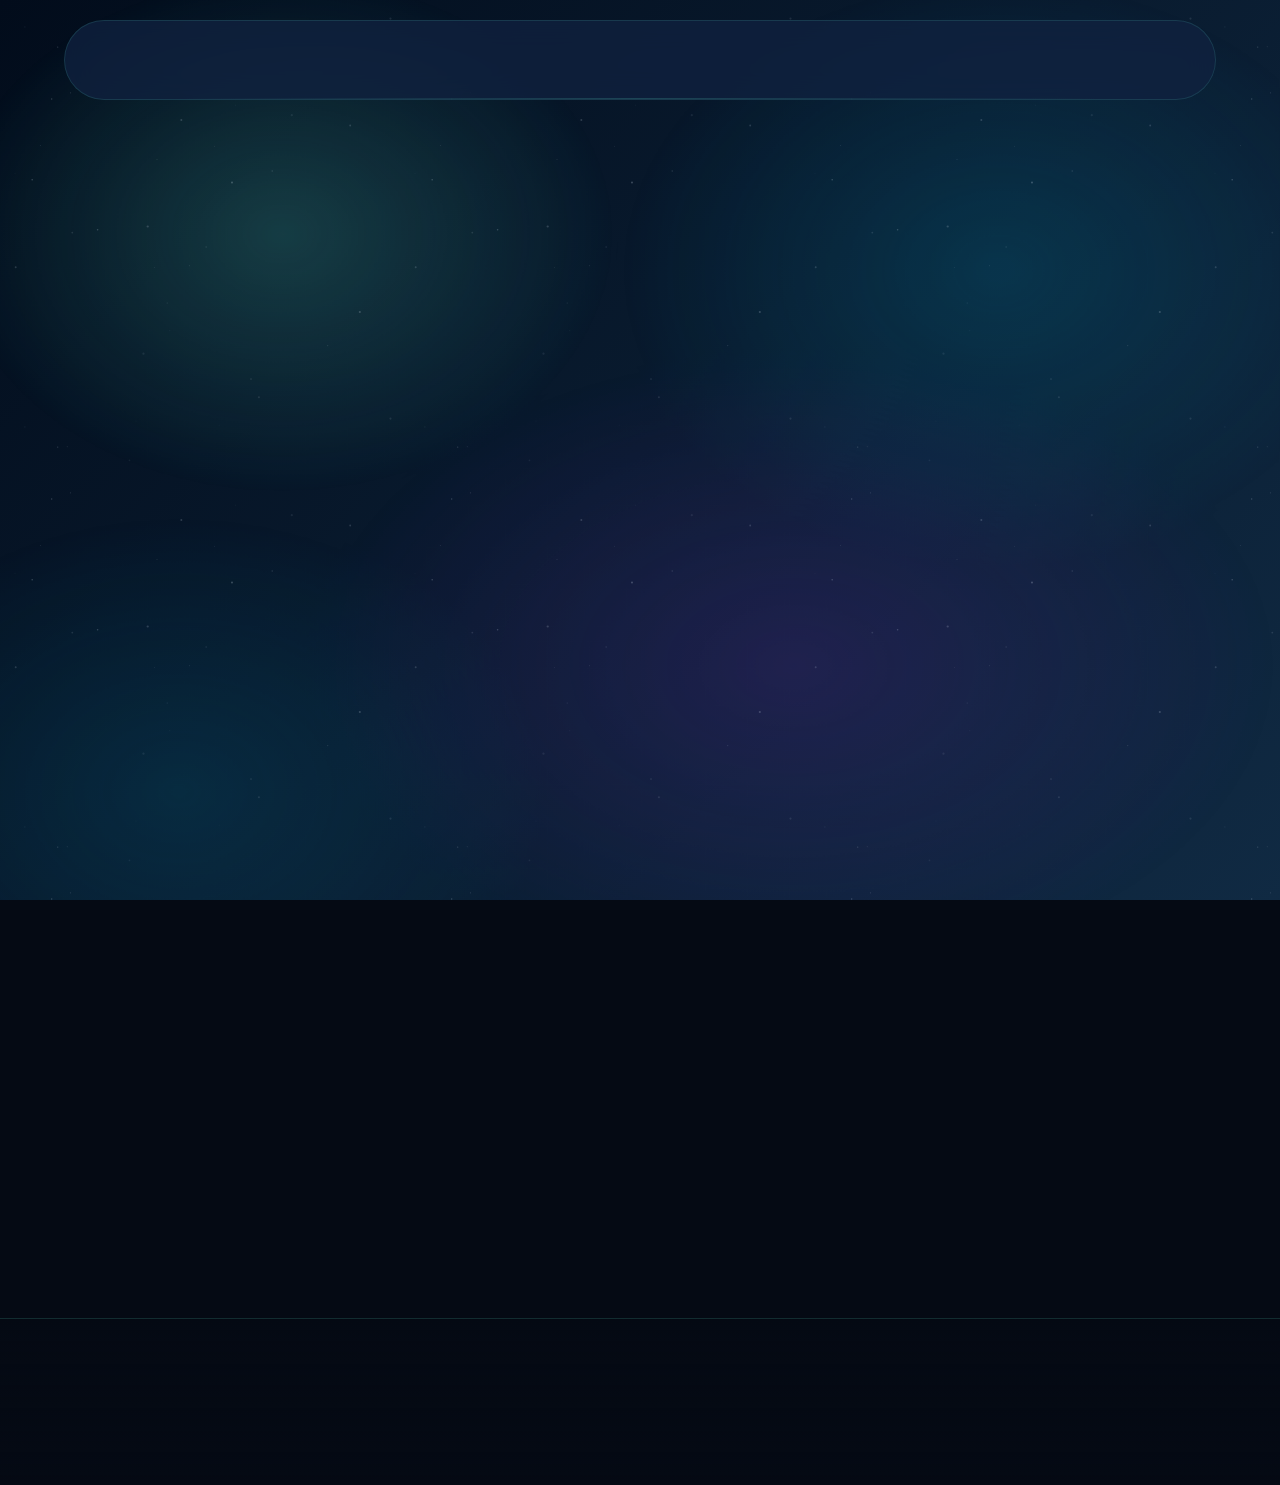
==== commit a7069436: "Add files via upload" ====
--- a/contacto.html
+++ b/contacto.html
@@ -88,7 +88,18 @@
                     </div>
 
                     <div class="contact-form-col">
-                        <form class="glass-form">
+                        <form class="glass-form" id="contactForm" action="https://api.web3forms.com/submit" method="POST" novalidate>
+                            <!-- Clave pública de Web3Forms: identifica a qué casilla se
+                                 entrega el mensaje. No es una contraseña ni da acceso a
+                                 nada; el envío del mail ocurre en el servidor de ellos. -->
+                            <input type="hidden" name="access_key" value="b5c34b30-042e-452c-89c9-f41a214b2a25">
+                            <input type="hidden" name="subject" value="Nuevo mensaje desde mizarweb.com.ar">
+                            <input type="hidden" name="from_name" value="Formulario Mizar Web">
+
+                            <!-- Trampa anti-spam: invisible para personas. Si viene
+                                 completo, lo cargó un bot y Web3Forms lo descarta. -->
+                            <input type="checkbox" name="botcheck" class="hp-field" tabindex="-1" autocomplete="off" aria-hidden="true">
+
                             <div class="form-group">
                                 <input type="text" id="cf-nombre" name="nombre" required placeholder=" ">
                                 <label for="cf-nombre">Nombre</label>
@@ -110,7 +121,10 @@
                                 <textarea id="cf-mensaje" name="mensaje" required placeholder=" "></textarea>
                                 <label for="cf-mensaje">Mensaje</label>
                             </div>
-                            <button type="submit" class="btn-primary full-width" data-label="Enviar Mensaje"><span>Enviar Mensaje</span></button>
+                            <button type="submit" class="btn-primary full-width" id="cfSubmit" data-label="Enviar Mensaje"><span>Enviar Mensaje</span></button>
+
+                            <p class="form-status" id="cfStatus" role="status" aria-live="polite" hidden></p>
+                            <p class="form-security-note">✓ Formulario seguro. Tus datos se envían encriptados.</p>
                         </form>
                     </div>
                 </div>
--- a/style.css
+++ b/style.css
@@ -560,7 +560,7 @@
     text-align: start;
 }
 
-.hero-actions { display: flex; gap: 1rem; flex-wrap: wrap; justify-content: start; }
+.hero-actions { display: flex; gap: 1rem; flex-wrap: wrap; justify-content: start; margin-bottom: 1rem;}
 
 .fade-in {
     animation: fadeUp 0.9s ease 0.3s both;
@@ -755,6 +755,62 @@
 
 .about-description strong { color: var(--accent-cyan); }
 
+/* Pilares de "Somos Mizar": reemplaza el bloque de texto largo que se
+   movió al hero. Tres chips con ícono pulsante, coherentes con el
+   destello del logo binario del header. */
+.about-pillars {
+    display: flex;
+    flex-wrap: wrap;
+    gap: clamp(0.7rem, 1.6vw, 1.2rem);
+}
+
+.pillar-item {
+    display: flex;
+    align-items: center;
+    gap: 0.6rem;
+    padding: 0.7rem 1.1rem;
+    background: rgba(17, 34, 64, 0.6);
+    border: 1px solid var(--glass-border);
+    border-radius: 30px;
+    transition: border-color 0.4s ease, transform 0.4s var(--e-expo);
+}
+
+.pillar-item:hover { border-color: rgba(100, 255, 218, 0.4); transform: translateY(-2px); }
+
+.pillar-icon {
+    display: inline-flex;
+    align-items: center;
+    justify-content: center;
+    width: 34px;
+    height: 34px;
+    border-radius: 50%;
+    background: rgba(100, 255, 218, 0.08);
+    color: var(--accent-cyan);
+    font-size: 0.9rem;
+    flex-shrink: 0;
+    animation: mzPillarPulse 2.6s ease-in-out infinite;
+}
+
+.pillar-item:nth-child(2) .pillar-icon { animation-delay: 0.4s; }
+.pillar-item:nth-child(3) .pillar-icon { animation-delay: 0.8s; }
+
+.pillar-label {
+    font-family: var(--font-title);
+    font-size: 0.78rem;
+    letter-spacing: 0.8px;
+    color: var(--text-main);
+    white-space: nowrap;
+}
+
+@keyframes mzPillarPulse {
+    0%, 100% { box-shadow: 0 0 0 0 rgba(100, 255, 218, 0.35); }
+    50%      { box-shadow: 0 0 0 7px rgba(100, 255, 218, 0); }
+}
+
+@media (prefers-reduced-motion: reduce) {
+    .pillar-icon { animation: none; }
+}
+
 .founders-container {
     display: grid;
     grid-template-rows: auto;
@@ -871,6 +927,56 @@
     position: relative;
     margin-bottom: 1.4rem;
 }
+
+/* Trampa anti-spam: fuera de la vista pero sin display:none ni
+   visibility:hidden, porque muchos bots saltean los campos ocultos
+   de esa forma y sí completan los que "existen" en el layout. */
+.hp-field {
+    position: absolute;
+    left: -9999px;
+    width: 1px;
+    height: 1px;
+    opacity: 0;
+    pointer-events: none;
+}
+
+/* Aviso de estado del envío (enviando / éxito / error) */
+.form-status {
+    margin: 1rem 0 0;
+    padding: 0.85rem 1rem;
+    border-radius: 12px;
+    border: 1px solid var(--glass-border);
+    font-size: 0.85rem;
+    line-height: 1.55;
+    background: rgba(17, 34, 64, 0.6);
+    color: var(--text-muted);
+    animation: fadeUp 0.45s var(--e-expo) both;
+}
+
+.form-status.is-info {
+    border-color: rgba(100, 255, 218, 0.28);
+    color: var(--text-main);
+}
+
+.form-status.is-ok {
+    border-color: rgba(100, 255, 218, 0.5);
+    background: rgba(100, 255, 218, 0.08);
+    color: var(--accent-cyan);
+}
+
+.form-status.is-error {
+    border-color: rgba(255, 122, 122, 0.45);
+    background: rgba(255, 122, 122, 0.08);
+    color: #ffb3b3;
+}
+
+/* Botón mientras se está enviando */
+.btn-primary.is-sending {
+    opacity: 0.72;
+    cursor: progress;
+}
+
+.btn-primary:disabled { pointer-events: none; }
 
 .form-group input,
 .form-group textarea,
@@ -2121,7 +2227,9 @@
     height: 160%;
     background: radial-gradient(60% 50% at 50% 0%, rgba(100, 255, 218, 0.10), transparent 70%);
     opacity: 0.7;
-    z-index: -1;
+    /* Sin z-index negativo (ver nota igual en .area-card::before):
+       isolation + z-index:-1 podía provocar un parpadeo/desaparición
+       del panel al recomponerse la capa en el hover. */
     pointer-events: none;
 }
 
@@ -2314,6 +2422,9 @@
    aspecto de vidrio por una fracción de la memoria. */
 .area-card {
     position: relative;
+    display: flex;
+    flex-direction: column;
+    height: 100%;
     background: rgba(17, 34, 64, 0.86);
     border: 1px solid var(--glass-border);
     border-radius: var(--radius-soft);
@@ -2325,29 +2436,33 @@
                 background 0.45s ease;
 }
 
+/* Reflejo que sigue al cursor (único efecto hover: ya no hay
+   despliegue de contenido, así el carrusel nunca cambia de tamaño) */
 .area-card::before {
     content: '';
     position: absolute;
     inset: 0;
-    background: radial-gradient(180px 120px at var(--mx, 50%) var(--my, 0%),
-        rgba(100, 255, 218, 0.13), transparent 70%);
+    background: radial-gradient(220px 160px at var(--mx, 50%) var(--my, 0%),
+        rgba(100, 255, 218, 0.16), transparent 70%);
     opacity: 0;
     transition: opacity 0.45s ease;
-    z-index: -1;
+    /* Sin z-index negativo: dentro de un contexto aislado (isolation:
+       isolate en .area-card) puede provocar que Chrome recomponga mal
+       la capa en el hover y el contenido parpadee/desaparezca un frame.
+       Al ser ::before ya pinta primero en el orden normal, detrás del
+       resto del contenido, sin necesitarlo. */
     pointer-events: none;
 }
 
-.area-card:hover,
-.area-card.is-open {
+.area-card:hover {
     border-color: rgba(100, 255, 218, 0.42);
     transform: translateY(-4px);
     box-shadow: 0 16px 40px rgba(0, 0, 0, 0.38);
 }
 
-.area-card:hover::before,
-.area-card.is-open::before { opacity: 1; }
-
-/* Filo superior que se enciende al abrir */
+.area-card:hover::before { opacity: 1; }
+
+/* Filo superior luminoso */
 .area-card::after {
     content: '';
     position: absolute;
@@ -2361,14 +2476,16 @@
     transition: transform 0.6s var(--e-expo);
 }
 
-.area-card.is-open::after,
 .area-card:hover::after { transform: scaleX(1); }
 
 .area-card-top {
     display: flex;
     align-items: flex-start;
+    flex-shrink: 0;
     gap: clamp(0.7rem, 1.4vw, 1.1rem);
     padding: clamp(1rem, 2vw, 1.4rem);
+    flex-direction: column;
+    align-items: center;
 }
 
 .area-card-top > i {
@@ -2392,6 +2509,7 @@
     letter-spacing: 1.3px;
     margin-bottom: 0.3rem;
     line-height: 1.4;
+    text-align: center;
 }
 
 .area-card-heading p,
@@ -2400,6 +2518,7 @@
     font-size: 0.8rem;
     line-height: 1.6;
     display: block;
+    text-align: center;
 }
 
 .area-grid-tools .area-card-heading span {
@@ -2409,63 +2528,29 @@
     color: var(--text-main);
 }
 
-.area-toggle {
+/* Contenido antes desplegable, ahora siempre visible: cada tarjeta
+   ocupa el resto de la altura de la caja y empuja la nota al final
+   con margin-top:auto, así todas quedan prolijas aunque tengan
+   menos contenido que la más grande. overflow-y:auto es sólo una
+   red de seguridad si el texto no entra en el alto disponible. */
+.area-drawer {
+    flex: 1;
+    min-height: 0;
+    display: flex;
+    flex-direction: column;
+}
+
+.area-drawer-inner {
+    flex: 1;
+    min-height: 0;
+    display: flex;
+    flex-direction: column;
+    padding: 0 clamp(1rem, 2vw, 1.4rem) clamp(1rem, 2vw, 1.4rem);
+    overflow-y: auto;
+}
+
+.area-drawer-inner h5 {
     flex-shrink: 0;
-    width: 30px;
-    height: 30px;
-    border-radius: 50%;
-    border: 1px solid var(--glass-border);
-    background: transparent;
-    cursor: pointer;
-    position: relative;
-    transition: border-color 0.4s ease, background 0.4s ease, transform 0.5s var(--e-back);
-}
-
-.area-toggle:hover { border-color: var(--accent-cyan); background: rgba(100, 255, 218, 0.08); }
-
-.area-toggle-glyph,
-.area-toggle-glyph::before {
-    content: '';
-    position: absolute;
-    top: 50%;
-    left: 50%;
-    width: 11px;
-    height: 1.5px;
-    background: var(--accent-cyan);
-    border-radius: 2px;
-    transform: translate(-50%, -50%);
-    transition: transform 0.45s var(--e-back), opacity 0.3s ease;
-}
-
-.area-toggle-glyph::before { transform: translate(-50%, -50%) rotate(90deg); }
-
-.area-card.is-open .area-toggle { transform: rotate(180deg); }
-.area-card.is-open .area-toggle-glyph::before { transform: translate(-50%, -50%) rotate(0deg); opacity: 0; }
-
-.area-drawer {
-    display: grid;
-    grid-template-rows: 0fr;
-    transition: grid-template-rows 0.55s var(--e-expo);
-}
-
-.area-card.is-open .area-drawer { grid-template-rows: 1fr; }
-
-.area-drawer-inner {
-    overflow: hidden;
-    padding: 0 clamp(1rem, 2vw, 1.4rem);
-}
-
-.area-card.is-open .area-drawer-inner { padding-bottom: clamp(1rem, 2vw, 1.4rem); }
-
-.area-drawer-inner > * {
-    opacity: 0;
-    transform: translateY(8px);
-    transition: opacity 0.4s ease 0.1s, transform 0.5s var(--e-expo) 0.1s;
-}
-
-.area-card.is-open .area-drawer-inner > * { opacity: 1; transform: none; }
-
-.area-drawer-inner h5 {
     font-family: var(--font-title);
     font-size: 0.72rem;
     letter-spacing: 1.5px;
@@ -2476,6 +2561,7 @@
 }
 
 .area-drawer-inner ul {
+    flex-shrink: 0;
     display: flex;
     flex-direction: column;
     gap: 0.3rem;
@@ -2497,6 +2583,8 @@
 }
 
 .area-note {
+    flex-shrink: 0;
+    margin-top: auto;
     font-size: 0.78rem;
     line-height: 1.7;
     color: var(--text-muted);
@@ -2506,6 +2594,212 @@
 }
 
 .area-grid-tools .area-note { border-top: none; padding-top: 0; }
+
+/* ------------------------------------------------------------
+   15.3b ÁREAS — EXPLORADOR EN CARRUSEL
+   Selector de categorías a la izquierda; a la derecha, un único
+   carrusel horizontal que muestra las tarjetas de la categoría
+   activa. Reutiliza el arrastre y la máscara de bordes de
+   .pj-rail-viewport (riel de proyectos) para el scroll con mouse,
+   rueda y dedo.
+   ------------------------------------------------------------ */
+.areas-explorer {
+    display: grid;
+    grid-template-columns: minmax(220px, 0.32fr) minmax(0, 1fr);
+    gap: var(--gap-block);
+    align-items: stretch;
+}
+
+.areas-selector {
+    display: flex;
+    flex-direction: column;
+    gap: 0.7rem;
+}
+
+.areas-cat-btn {
+    display: flex;
+    align-items: center;
+    gap: clamp(0.7rem, 1.4vw, 1.1rem);
+    width: 100%;
+    padding: clamp(0.9rem, 1.8vw, 1.3rem);
+    background: rgba(17, 34, 64, 0.86);
+    border: 1px solid var(--glass-border);
+    border-left: 3px solid transparent;
+    border-radius: var(--radius-soft);
+    color: var(--text-main);
+    text-align: left;
+    cursor: pointer;
+    font-family: var(--font-body);
+    transition: border-color 0.4s ease, background 0.4s ease, transform 0.4s var(--e-expo);
+}
+
+.areas-cat-btn:hover { border-color: rgba(100, 255, 218, 0.35); transform: translateX(3px); }
+
+.areas-cat-btn.is-active {
+    border-left-color: var(--accent-cyan);
+    background: rgba(100, 255, 218, 0.07);
+    box-shadow: 0 12px 30px rgba(0, 0, 0, 0.3);
+}
+
+.areas-cat-index {
+    font-family: var(--font-title);
+    font-size: 0.7rem;
+    letter-spacing: 1.5px;
+    color: var(--accent-cyan);
+    opacity: 0.75;
+    flex-shrink: 0;
+}
+
+.areas-cat-info { flex: 1; min-width: 0; display: flex; flex-direction: column; gap: 2px; }
+
+.areas-cat-title {
+    font-family: var(--font-title);
+    font-size: clamp(0.85rem, 0.6vw + 0.65rem, 1rem);
+    letter-spacing: 1px;
+}
+
+.areas-cat-count { font-size: 0.72rem; color: var(--text-muted); letter-spacing: 0.5px; }
+
+.areas-cat-arrow {
+    color: var(--text-muted);
+    font-size: 0.8rem;
+    flex-shrink: 0;
+    transition: transform 0.4s var(--e-back), color 0.35s ease;
+}
+
+.areas-cat-btn.is-active .areas-cat-arrow { color: var(--accent-cyan); transform: translateX(3px); }
+
+/* Alto fijo (clamp por vh): el carrusel mide siempre lo mismo sin
+   importar la categoría activa, así cambiar de pestaña nunca mueve
+   el resto de la página. En escritorio, el bloqueo de pantalla
+   completa de la sección (más abajo) estira esta caja al resto del
+   espacio disponible; este clamp es el piso para el resto de casos. */
+.areas-carousel-wrap {
+    min-width: 0;
+    height: clamp(360px, 48vh, 520px);
+    display: flex;
+    flex-direction: column;
+    background: rgba(17, 34, 64, 0.5);
+    border: 1px solid var(--glass-border);
+    border-radius: 20px;
+    padding: clamp(0.9rem, 1.8vw, 1.4rem);
+}
+
+.areas-carousel-wrap .areas-carousel {
+    flex: 1;
+    min-height: 0;
+    padding: 4px 4px 12px;
+}
+
+.areas-carousel-track {
+    display: flex;
+    align-items: stretch;
+    height: 100%;
+    gap: var(--gap-item);
+    width: max-content;
+    animation: fadeUp 0.5s ease both;
+}
+
+.areas-carousel-track[hidden] { display: none; }
+
+.areas-carousel-track[data-panel="servicios"]    > .area-card { flex: 0 0 clamp(240px, 26vw, 300px); }
+.areas-carousel-track[data-panel="habilidades"]  > .area-card { flex: 0 0 clamp(220px, 24vw, 270px); }
+
+/* Herramientas: sin descripción, sólo logo + nombre, agrupadas de a
+   4 por "página" (2 columnas × 2 filas) que se suceden en el
+   carrusel horizontal. */
+.tools-page {
+    flex: 0 0 clamp(260px, 30vw, 380px);
+    height: 100%;
+    display: grid;
+    grid-template-columns: repeat(2, 1fr);
+    grid-template-rows: repeat(2, 1fr);
+    gap: var(--gap-item);
+}
+
+.tool-item-body {
+    display: flex;
+    flex-direction: column;
+    align-items: center;
+    justify-content: center;
+    gap: 0.6rem;
+    height: 100%;
+    padding: clamp(0.8rem, 1.6vw, 1.2rem);
+    text-align: center;
+}
+
+.tool-item-body i {
+    font-size: clamp(1.6rem, 1.4vw + 1.1rem, 2.3rem);
+    color: var(--accent-cyan);
+    transition: transform 0.5s var(--e-back), text-shadow 0.4s ease;
+}
+
+.area-card:hover .tool-item-body i {
+    transform: translateY(-2px) scale(1.1);
+    text-shadow: 0 0 18px rgba(100, 255, 218, 0.5);
+}
+
+.tool-item-body span {
+    font-family: var(--font-title);
+    font-size: 0.74rem;
+    letter-spacing: 1px;
+    line-height: 1.4;
+    color: var(--text-main);
+}
+
+.areas-selector { min-height: 0; }
+.areas-cat-btn { flex: 1; }
+
+@media (max-width: 1024px) {
+    .areas-explorer { grid-template-columns: 1fr; }
+    .areas-selector { flex-direction: row; flex-wrap: wrap; }
+    .areas-cat-btn { flex: 1 1 220px; }
+    .areas-carousel-wrap { height: clamp(300px, 42vh, 460px); }
+}
+
+@media (max-width: 560px) {
+    .areas-selector { flex-direction: row; }
+    .areas-carousel-wrap { height: clamp(280px, 46vh, 400px); }
+}
+
+/* ------------------------------------------------------------
+   ÁREAS EN MOBILE: lista apilada en vez de carrusel horizontal.
+   Por debajo del corte de navegación móvil (768px) el riel deja
+   de tener sentido: son tarjetas angostas de ancho fijo pensadas
+   para arrastrar con mouse/rueda, y en un dedo compiten con el
+   swipe de cambio de página. Se convierten en una lista vertical
+   de ancho completo con scroll normal de la página: se lee de
+   corrido, sin arrastrar nada hacia los costados. */
+@media (max-width: 768px) {
+    .areas-carousel-wrap { height: auto; }
+
+    #areasCarousel {
+        overflow-x: visible;
+        overflow-y: visible;
+        mask-image: none;
+        -webkit-mask-image: none;
+        cursor: default;
+        padding: 2px;
+    }
+
+    .areas-carousel-track {
+        flex-direction: column;
+        width: 100%;
+        height: auto;
+    }
+
+    .areas-carousel-track[data-panel="servicios"] > .area-card,
+    .areas-carousel-track[data-panel="habilidades"] > .area-card {
+        flex: 1 1 auto;
+        width: 100%;
+    }
+
+    .tools-page {
+        flex: 1 1 auto;
+        width: 100%;
+        grid-template-columns: repeat(2, 1fr);
+    }
+}
 
 /* ------------------------------------------------------------
    15.4 PROYECTOS — CONSTELACIÓN + ESCENARIO
@@ -2919,6 +3213,14 @@
 }
 
 .method-whatsapp:hover .wa-go { transform: translateX(5px); }
+
+.form-security-note, .form-footer-note {
+    font-size: 0.75rem;
+    color: var(--text-muted);
+    text-align: center;
+    margin-top: 1rem;
+    opacity: 0.8;
+}
 
 /* --- Agenda --- */
 .scheduler {
@@ -3407,7 +3709,12 @@
         width: 100%;
     }
 
-    .founders-container { grid-template-columns: repeat(auto-fit, minmax(260px, 1fr)); }
+    /* Antes se armaban 2 columnas con auto-fit entre ~681-1024px: con
+       sólo dos tarjetas horizontales (foto + texto) el ancho de cada
+       columna quedaba demasiado angosto y el título/rol se envolvían
+       de forma desprolija. Mismo criterio que el resto del sitio
+       (una sola columna, como en escritorio y en mobile). */
+    .founders-container { grid-template-columns: 1fr; }
 
     .pj-stage { grid-template-columns: 1fr; }
     .pj-stage-media { aspect-ratio: 16 / 8; }
@@ -3491,6 +3798,8 @@
     /* Descripciones cortas y subtítulos fuera */
     .area-grid-services .card-desc,
     .area-grid-skills .area-card-heading p,
+    .areas-carousel-track[data-panel="servicios"] .card-desc,
+    .areas-carousel-track[data-panel="habilidades"] .area-card-heading p,
     .founder-info p,
     .scheduler-sub,
     .sched-note,
@@ -3578,7 +3887,6 @@
 }
 
 /* Contención de la onda de clic en los controles nuevos */
-.area-toggle,
 .pj-rail-arrow,
 .cal-nav {
     overflow: hidden;
@@ -3739,6 +4047,69 @@
     body.page-home { overflow-y: auto; }
 }
 
+/* ============================================================
+   19. ÁREAS A PANTALLA COMPLETA (escritorio)
+   Mismo criterio que el inicio (sección 18): cabecera, selector,
+   carrusel y pie entran de una sola vez, sin scroll de página. El
+   carrusel ocupa el resto del alto disponible, así mide siempre
+   lo mismo sin importar la categoría activa.
+   ============================================================ */
+@media (min-width: 1025px) and (min-height: 620px) {
+
+    body.page-areas {
+        height: 100dvh;
+        overflow: hidden;
+        display: grid;
+        grid-template-rows: minmax(0, 1fr) auto;
+    }
+
+    body.page-areas #main-content { min-height: 0; display: grid; }
+
+    body.page-areas .section-areas {
+        min-height: 0;
+        height: 100%;
+        padding: calc(var(--header-height) + clamp(20px, 4vh, 48px)) 0 clamp(10px, 2vh, 20px);
+        display: flex;
+        flex-direction: column;
+        align-items: center;
+    }
+
+    body.page-areas .content-wrapper {
+        min-height: 0;
+        height: 100%;
+        display: flex;
+        flex-direction: column;
+    }
+
+    body.page-areas .areas-head {
+        flex-shrink: 0;
+        margin-bottom: clamp(0.8rem, 2.6vh, 1.6rem);
+    }
+
+    body.page-areas .areas-method {
+        font-size: clamp(0.74rem, 0.3vw + 0.5vh + 0.3rem, 0.92rem);
+        line-height: 1.65;
+    }
+
+    body.page-areas .areas-body { flex: 1; min-height: 0; display: flex; }
+    body.page-areas .areas-explorer { flex: 1; min-height: 0; }
+
+    /* El clamp por vh queda como piso; acá el carrusel toma el resto
+       exacto del espacio, igual para las tres categorías. */
+    body.page-areas .areas-carousel-wrap { height: 100%; }
+    body.page-areas .areas-selector { height: 100%; }
+
+    /* --- Pie compacto --- */
+    body.page-areas .site-footer { padding: clamp(0.5rem, 1.4vh, 1.1rem) 0; }
+    body.page-areas .footer-inner { gap: clamp(0.5rem, 1.4vh, 1.2rem); }
+    body.page-areas .footer-legal { padding-top: clamp(0.4rem, 1vh, 0.8rem); }
+}
+
+/* Fuera de ese rango, Áreas se desplaza con normalidad */
+@media (max-width: 1024px), (max-height: 619px) {
+    body.page-areas { overflow-y: auto; }
+}
+
 /* Nota de contacto */
 .contact-note {
     font-size: 0.84rem !important;
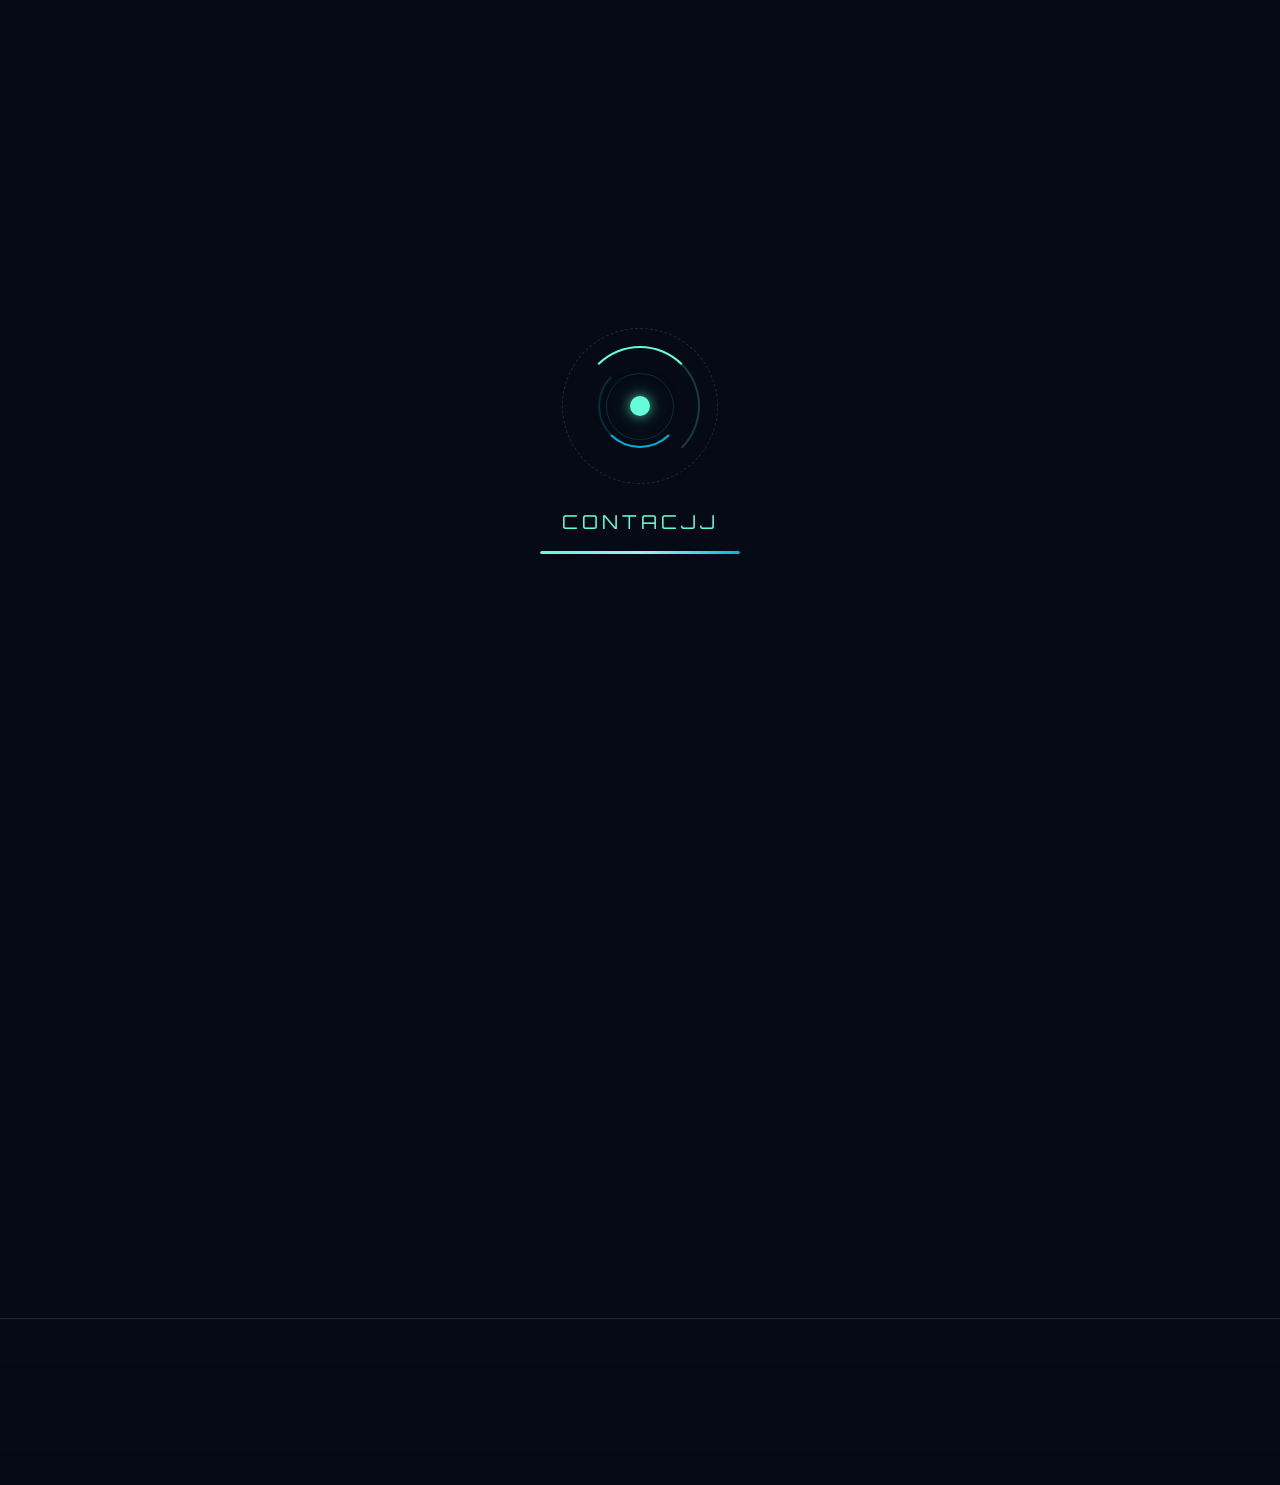
==== commit 3308d56e: "Add files via upload" ====
--- a/contacto.html
+++ b/contacto.html
@@ -111,10 +111,10 @@
                             <div class="form-group">
                                 <select id="cf-servicio" name="servicio" aria-label="Tipo de Servicio">
                                     <option value="" disabled selected>Tipo de Servicio</option>
-                                    <option value="web">Desarrollo Web</option>
-                                    <option value="ia">Inteligencia Artificial</option>
-                                    <option value="design">Diseño Gráfico</option>
-                                    <option value="other">Otro</option>
+                                    <option value="Sitio Web">Desarrollo Web</option>
+                                    <option value="Inteligencia Artificial">Inteligencia Artificial</option>
+                                    <option value="Diseño Gráfico">Diseño Gráfico</option>
+                                    <option value="Otro">Otro</option>
                                 </select>
                             </div>
                             <div class="form-group">
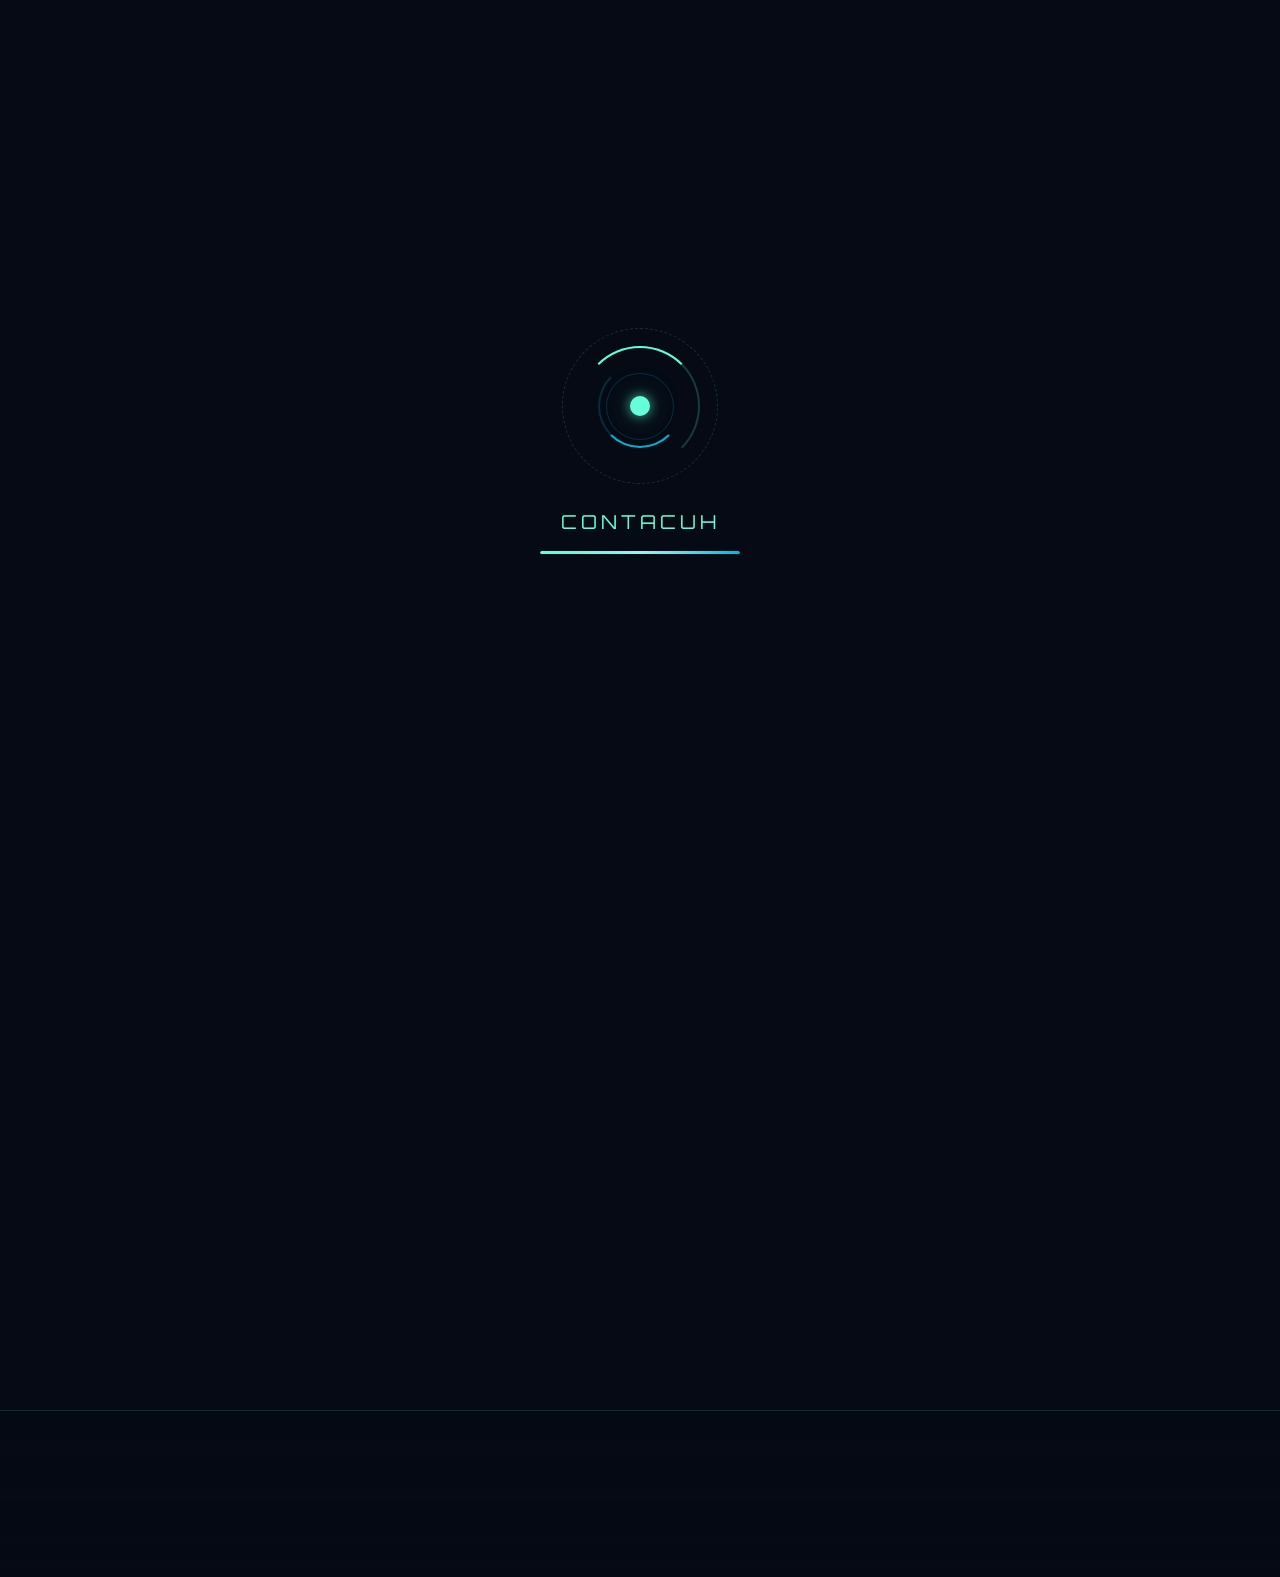
==== commit 7e758c00: "Add files via upload" ====
--- a/contacto.html
+++ b/contacto.html
@@ -92,7 +92,7 @@
                             <!-- Clave pública de Web3Forms: identifica a qué casilla se
                                  entrega el mensaje. No es una contraseña ni da acceso a
                                  nada; el envío del mail ocurre en el servidor de ellos. -->
-                            <input type="hidden" name="access_key" value="b5c34b30-042e-452c-89c9-f41a214b2a25">
+                            <input type="hidden" name="access_key" value="REEMPLAZAR-CON-TU-ACCESS-KEY">
                             <input type="hidden" name="subject" value="Nuevo mensaje desde mizarweb.com.ar">
                             <input type="hidden" name="from_name" value="Formulario Mizar Web">
 
@@ -111,10 +111,10 @@
                             <div class="form-group">
                                 <select id="cf-servicio" name="servicio" aria-label="Tipo de Servicio">
                                     <option value="" disabled selected>Tipo de Servicio</option>
-                                    <option value="Sitio Web">Desarrollo Web</option>
-                                    <option value="Inteligencia Artificial">Inteligencia Artificial</option>
-                                    <option value="Diseño Gráfico">Diseño Gráfico</option>
-                                    <option value="Otro">Otro</option>
+                                    <option value="web">Desarrollo Web</option>
+                                    <option value="ia">Inteligencia Artificial</option>
+                                    <option value="design">Diseño Gráfico</option>
+                                    <option value="other">Otro</option>
                                 </select>
                             </div>
                             <div class="form-group">
@@ -124,7 +124,6 @@
                             <button type="submit" class="btn-primary full-width" id="cfSubmit" data-label="Enviar Mensaje"><span>Enviar Mensaje</span></button>
 
                             <p class="form-status" id="cfStatus" role="status" aria-live="polite" hidden></p>
-                            <p class="form-security-note">✓ Formulario seguro. Tus datos se envían encriptados.</p>
                         </form>
                     </div>
                 </div>
@@ -157,13 +156,38 @@
                             <h4 class="slots-title">Horarios <span id="slotDate" class="slots-date">— elegí un día</span></h4>
                             <div class="slot-list" id="slotList" role="group" aria-label="Horarios disponibles"></div>
 
+                            <div class="sched-details">
+                                <div class="form-group">
+                                    <input type="text" id="schedNombre" placeholder=" ">
+                                    <label for="schedNombre">Tu nombre</label>
+                                </div>
+
+                                <div class="form-group">
+                                    <select id="schedPlatform" aria-label="Plataforma para la videollamada">
+                                        <option value="Google Meet">Google Meet</option>
+                                        <option value="Zoom">Zoom</option>
+                                        <option value="Microsoft Teams">Microsoft Teams</option>
+                                        <option value="A definir">A definir</option>
+                                    </select>
+                                </div>
+
+                                <div class="sched-emails" id="schedEmails">
+                                    <div class="form-group sched-email-group">
+                                        <input type="email" class="sched-email-input" id="schedEmail1" placeholder=" ">
+                                        <label for="schedEmail1">Email para dar acceso a la reunión</label>
+                                    </div>
+                                </div>
+                                <button type="button" class="sched-add-email" id="schedAddEmail"><i class="fas fa-plus" aria-hidden="true"></i> Agregar otro participante</button>
+                            </div>
+
                             <div class="sched-summary" id="schedSummary" hidden>
                                 <i class="fas fa-calendar-check" aria-hidden="true"></i>
                                 <span id="schedSummaryText"></span>
                             </div>
 
-                            <a class="btn-primary full-width sched-confirm is-disabled" id="schedConfirm" href="https://wa.me/5493751340173" target="_blank" rel="noopener" aria-disabled="true" data-label="Confirmar reunión"><span>Confirmar reunión</span></a>
-                            <p class="sched-note">Al confirmar se abre WhatsApp con el mensaje ya redactado. No se reserva nada hasta que respondamos.</p>
+                            <button type="button" class="btn-primary full-width sched-confirm is-disabled" id="schedConfirm" aria-disabled="true" data-label="Confirmar reunión"><span>Confirmar reunión</span></button>
+                            <p class="form-status" id="schedStatus" role="status" aria-live="polite" hidden></p>
+                            <p class="sched-note">Al confirmar abrimos WhatsApp con los datos y además nos llega un aviso por mail con día, horario, plataforma y los emails para dar acceso. No se reserva nada hasta que respondamos.</p>
                         </div>
                     </div>
                 </div>
--- a/style.css
+++ b/style.css
@@ -11,7 +11,7 @@
     --accent-purple:  #7b2cbf;
     --text-main:      #e6f1ff;
     --text-muted:     #cdd0d8;
-    --glass-bg:       rgba(17, 34, 64, 0.75);
+    --glass-bg:       #050a14;
     --glass-border:   rgba(100, 255, 218, 0.12);
     --font-title:     'Orbitron', sans-serif;
     --font-body:      'Montserrat', sans-serif;
@@ -42,6 +42,7 @@
     line-height: 1.7;
     min-height: 100vh;
     overflow-x: hidden;
+    cursor: default;
 }
 
 img { max-width: 100%; display: block; }
@@ -167,11 +168,11 @@
     z-index: -2;
 }
 
-.bg-gradient-home      { background: radial-gradient(circle at 50% 50%, #0a192f 0%, #020c1b 100%); }
-.bg-gradient-services  { background: radial-gradient(circle at 80% 20%, #112240 0%, #000000 100%); }
-.bg-gradient-portfolio { background: linear-gradient(to right, #050a14, #0f1c30); }
-.bg-gradient-about     { background: radial-gradient(circle at 20% 80%, #0f1c30 0%, #000000 100%); }
-.bg-gradient-contact   { background: linear-gradient(135deg, #020c1b 0%, #102a43 100%); }
+.bg-gradient-home      { background: radial-gradient(circle at 50% 50%, #050a14 0%, #050a14 100%); }
+.bg-gradient-services  { background: radial-gradient(circle at 80% 20%, #050a14 0%, #000000 100%); }
+.bg-gradient-portfolio { background: linear-gradient(to right, #050a14, #050a14); }
+.bg-gradient-about     { background: radial-gradient(circle at 20% 80%, #050a14 0%, #000000 100%); }
+.bg-gradient-contact   { background: linear-gradient(135deg, #050a14 0%, #050a14 100%); }
 
 /* ============================================================
    4. HEADER
@@ -646,12 +647,12 @@
    ============================================================ */
 
 
+
 /* ============================================================
    10. PROYECTOS — (constelación definida en la sección 15)
    ============================================================ */
 .overlay-tag {
     display: inline-block;
-    background: rgba(100, 255, 218, 0.1);
     border: 1px solid rgba(100, 255, 218, 0.25);
     color: var(--accent-cyan);
     font-size: 0.6rem;
@@ -2210,7 +2211,7 @@
     text-align: start;
     isolation: isolate;
     transition: border-color 0.4s ease, box-shadow 0.5s ease, transform 0.5s var(--e-expo);
-    cursor: grab;
+
 }
 
 .reviews-rail:hover,
@@ -2425,8 +2426,8 @@
     display: flex;
     flex-direction: column;
     height: 100%;
-    background: rgba(17, 34, 64, 0.86);
-    border: 1px solid var(--glass-border);
+    background: #050a14;
+    border: 2px solid var(--glass-border);
     border-radius: var(--radius-soft);
     overflow: hidden;
     isolation: isolate;
@@ -2622,7 +2623,7 @@
     gap: clamp(0.7rem, 1.4vw, 1.1rem);
     width: 100%;
     padding: clamp(0.9rem, 1.8vw, 1.3rem);
-    background: rgba(17, 34, 64, 0.86);
+    background: #050a14;
     border: 1px solid var(--glass-border);
     border-left: 3px solid transparent;
     border-radius: var(--radius-soft);
@@ -2679,7 +2680,7 @@
     height: clamp(360px, 48vh, 520px);
     display: flex;
     flex-direction: column;
-    background: rgba(17, 34, 64, 0.5);
+    background: #050a14;
     border: 1px solid var(--glass-border);
     border-radius: 20px;
     padding: clamp(0.9rem, 1.8vw, 1.4rem);
@@ -2942,7 +2943,6 @@
     overflow-x: auto;
     overflow-y: hidden;
     padding: 0 4px 10px;
-    cursor: grab;
     scrollbar-width: thin;
     -webkit-overflow-scrolling: touch;
     mask-image: linear-gradient(90deg, transparent 0, #000 44px, #000 calc(100% - 44px), transparent 100%);
@@ -3158,7 +3158,7 @@
     border-radius: var(--radius-card);
     border: 1px solid rgba(37, 211, 102, 0.35);
     background:
-        linear-gradient(120deg, rgba(37, 211, 102, 0.14), rgba(17, 34, 64, 0.75) 55%);
+        linear-gradient(120deg, rgba(37, 211, 102, 0.14), #050a14 55%);
     overflow: hidden;
     isolation: isolate;
     transition: transform 0.45s var(--e-expo), border-color 0.4s ease, box-shadow 0.5s ease;
@@ -3213,14 +3213,6 @@
 }
 
 .method-whatsapp:hover .wa-go { transform: translateX(5px); }
-
-.form-security-note, .form-footer-note {
-    font-size: 0.75rem;
-    color: var(--text-muted);
-    text-align: center;
-    margin-top: 1rem;
-    opacity: 0.8;
-}
 
 /* --- Agenda --- */
 .scheduler {
@@ -3469,6 +3461,62 @@
 
 .sched-note { font-size: 0.7rem; color: var(--text-muted); opacity: 0.7; line-height: 1.6; }
 
+.sched-details {
+    display: flex;
+    flex-direction: column;
+    gap: 0.2rem;
+    padding-top: 0.2rem;
+}
+
+.sched-emails { display: flex; flex-direction: column; }
+
+.sched-email-group { display: flex; align-items: flex-end; gap: 0.5rem; }
+.sched-email-group input { flex: 1; }
+
+.sched-email-remove {
+    flex-shrink: 0;
+    width: 34px;
+    height: 34px;
+    margin-bottom: 1.4rem;
+    border-radius: 8px;
+    border: 1px solid var(--glass-border);
+    background: rgba(255, 122, 122, 0.06);
+    color: #ffb3b3;
+    cursor: pointer;
+    transition: background 0.3s ease, border-color 0.3s ease, transform 0.3s var(--e-back);
+}
+
+.sched-email-remove:hover {
+    background: rgba(255, 122, 122, 0.14);
+    border-color: rgba(255, 122, 122, 0.4);
+    transform: translateY(-1px);
+}
+
+.sched-add-email {
+    align-self: flex-start;
+    display: inline-flex;
+    align-items: center;
+    gap: 8px;
+    padding: 0.5rem 0.9rem;
+    margin: -0.4rem 0 0.6rem;
+    border-radius: 999px;
+    border: 1px dashed var(--glass-border);
+    background: transparent;
+    color: var(--text-muted);
+    font-family: var(--font-body);
+    font-size: 0.76rem;
+    font-weight: 600;
+    letter-spacing: 0.3px;
+    cursor: pointer;
+    transition: border-color 0.3s ease, color 0.3s ease, background 0.3s ease;
+}
+
+.sched-add-email:hover {
+    border-color: var(--accent-cyan);
+    color: var(--accent-cyan);
+    background: rgba(100, 255, 218, 0.06);
+}
+
 /* ------------------------------------------------------------
    15.6 PIE DE SITIO
    ------------------------------------------------------------ */
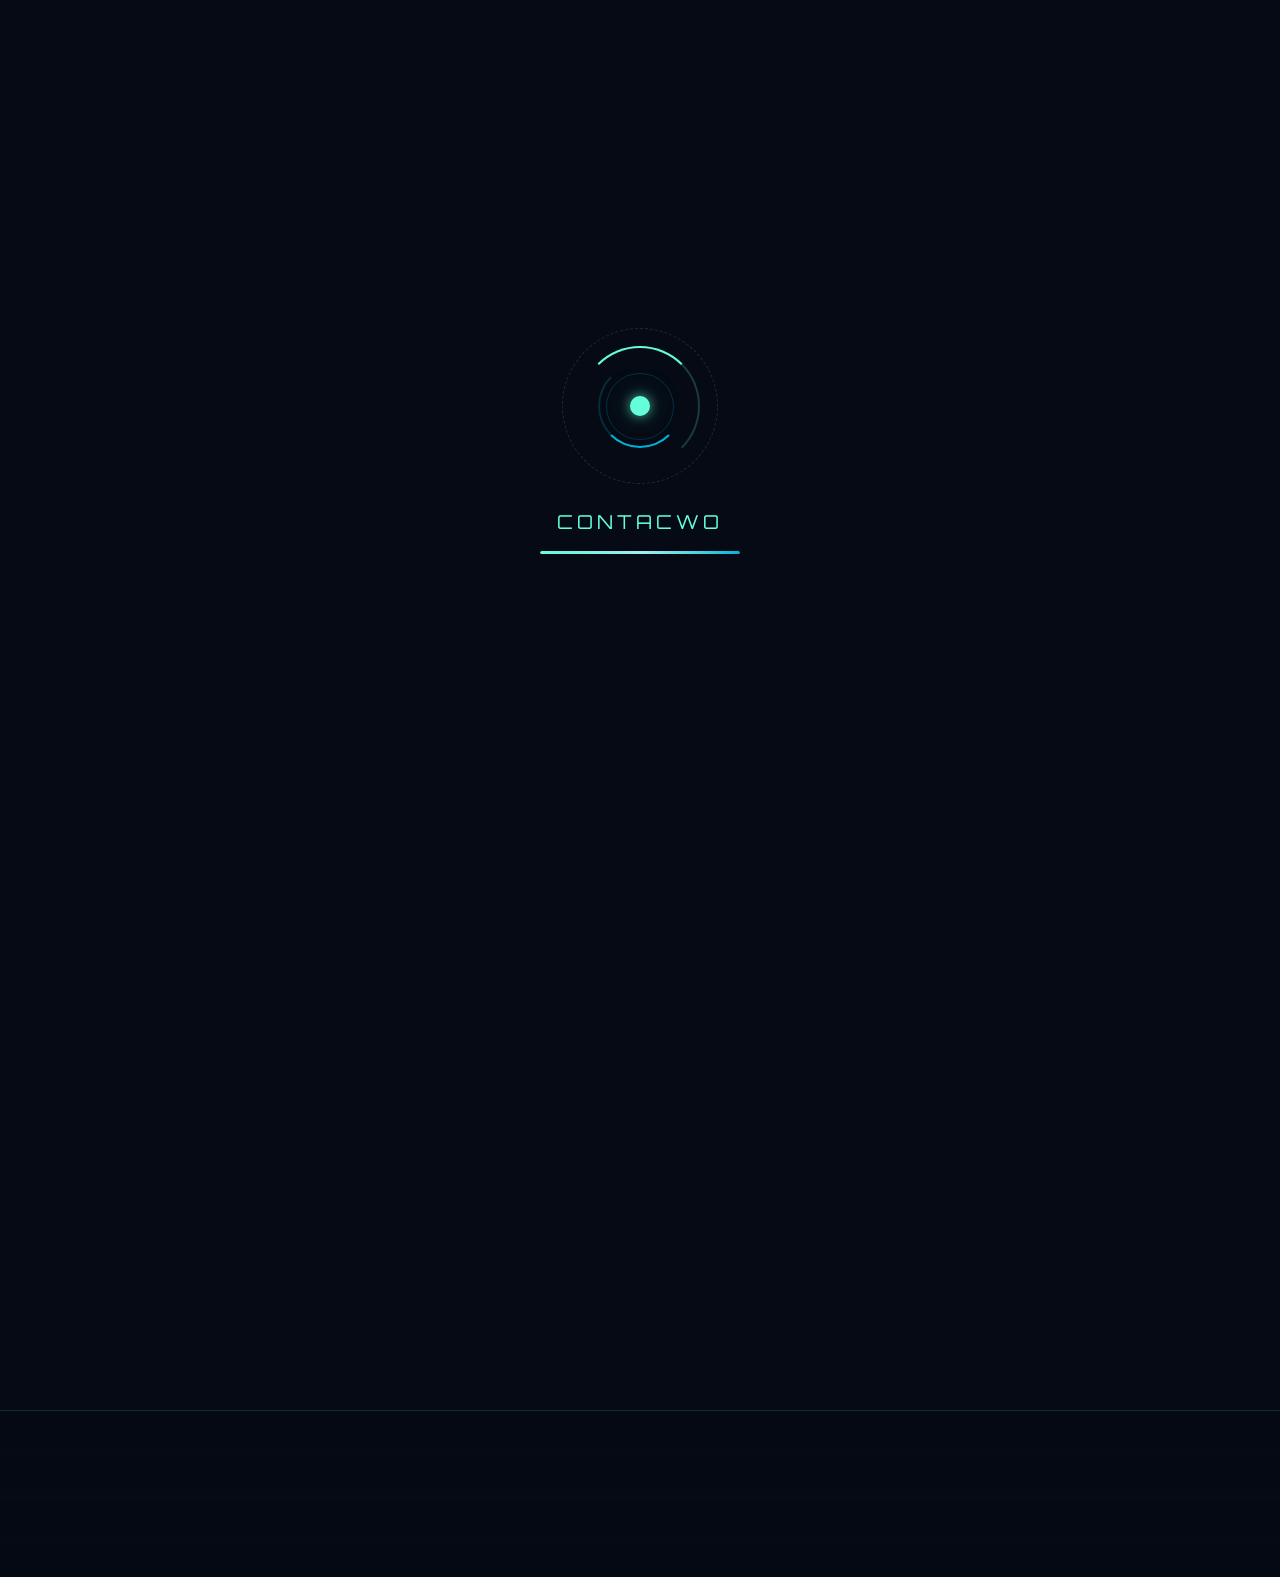
==== commit aa608687: "Update access key in contacto.html" ====
--- a/contacto.html
+++ b/contacto.html
@@ -92,7 +92,7 @@
                             <!-- Clave pública de Web3Forms: identifica a qué casilla se
                                  entrega el mensaje. No es una contraseña ni da acceso a
                                  nada; el envío del mail ocurre en el servidor de ellos. -->
-                            <input type="hidden" name="access_key" value="REEMPLAZAR-CON-TU-ACCESS-KEY">
+                            <input type="hidden" name="access_key" value="b5c34b30-042e-452c-89c9-f41a214b2a25">
                             <input type="hidden" name="subject" value="Nuevo mensaje desde mizarweb.com.ar">
                             <input type="hidden" name="from_name" value="Formulario Mizar Web">
 
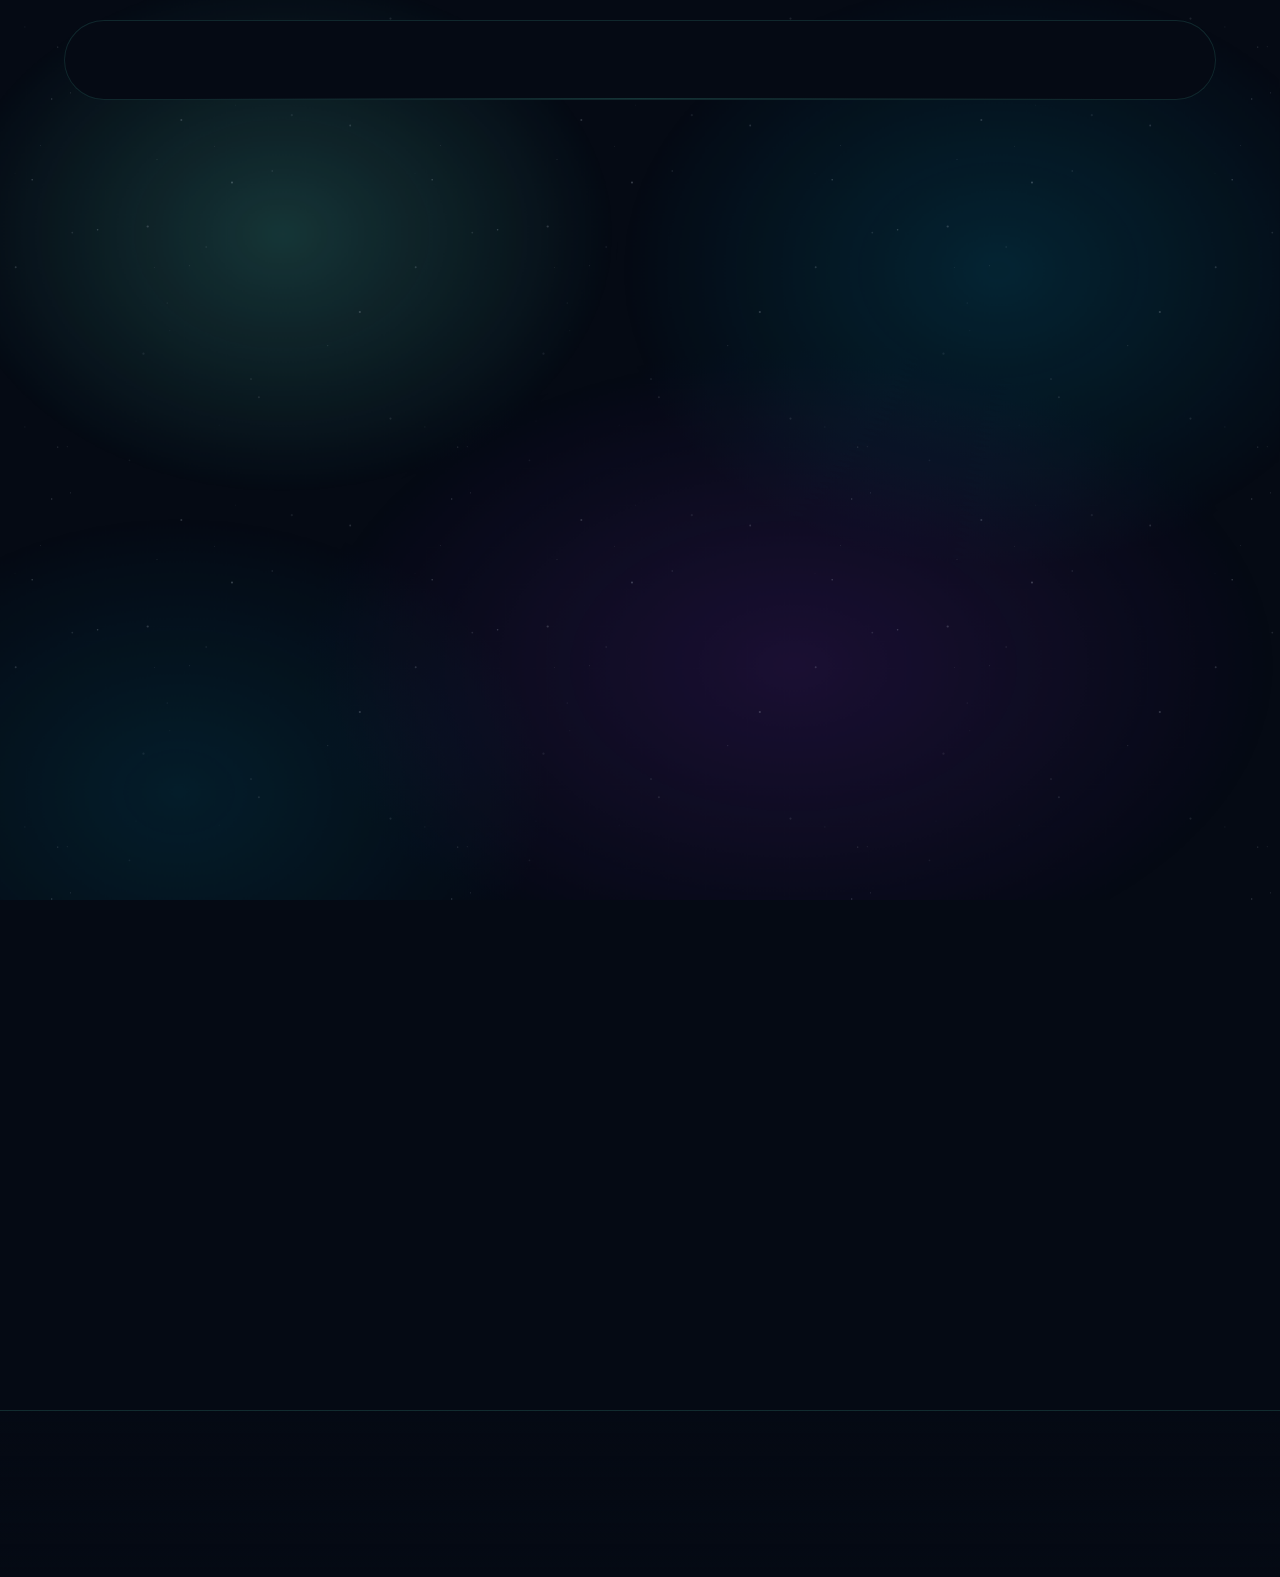
==== commit 40da269d: "Add Open Graph meta tags to contacto.html Added Open Graph meta tags for improved sharing." ====
--- a/contacto.html
+++ b/contacto.html
@@ -2,6 +2,10 @@
 <html lang="es">
 <head>
     <meta charset="UTF-8">
+    <meta property="og:image" content="https://mizarweb.com.ar/images/logo-mizar.png">
+    <meta property="og:title" content="Contacto | Mizar Web">
+    <meta property="og:description" content="Contáctanos para tu próximo proyecto digital.">
+    <meta property="og:url" content="https://mizarweb.com.ar/contacto.html"> 
     <meta name="viewport" content="width=device-width, initial-scale=1.0, viewport-fit=cover">
     <title>Contacto | Mizar Web</title>
     <meta name="description" content="Contáctanos para tu próximo proyecto digital.">
